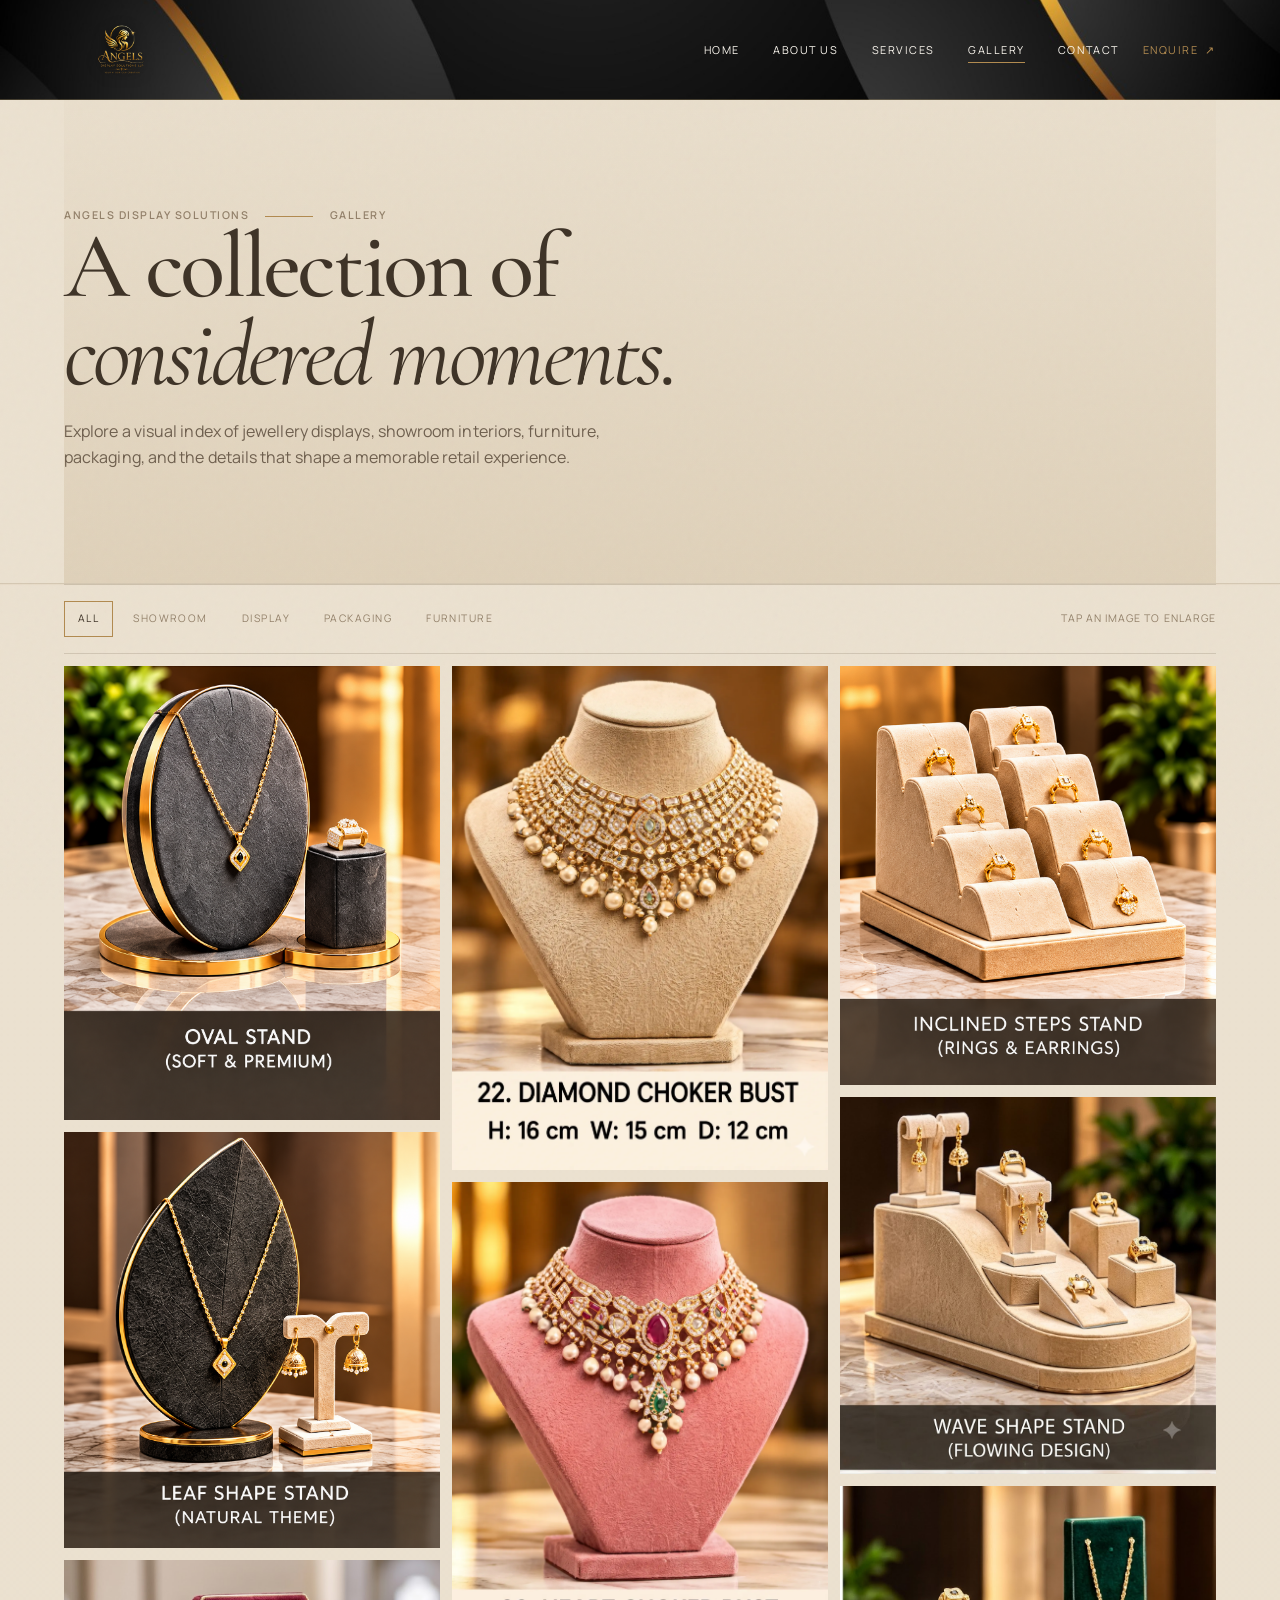
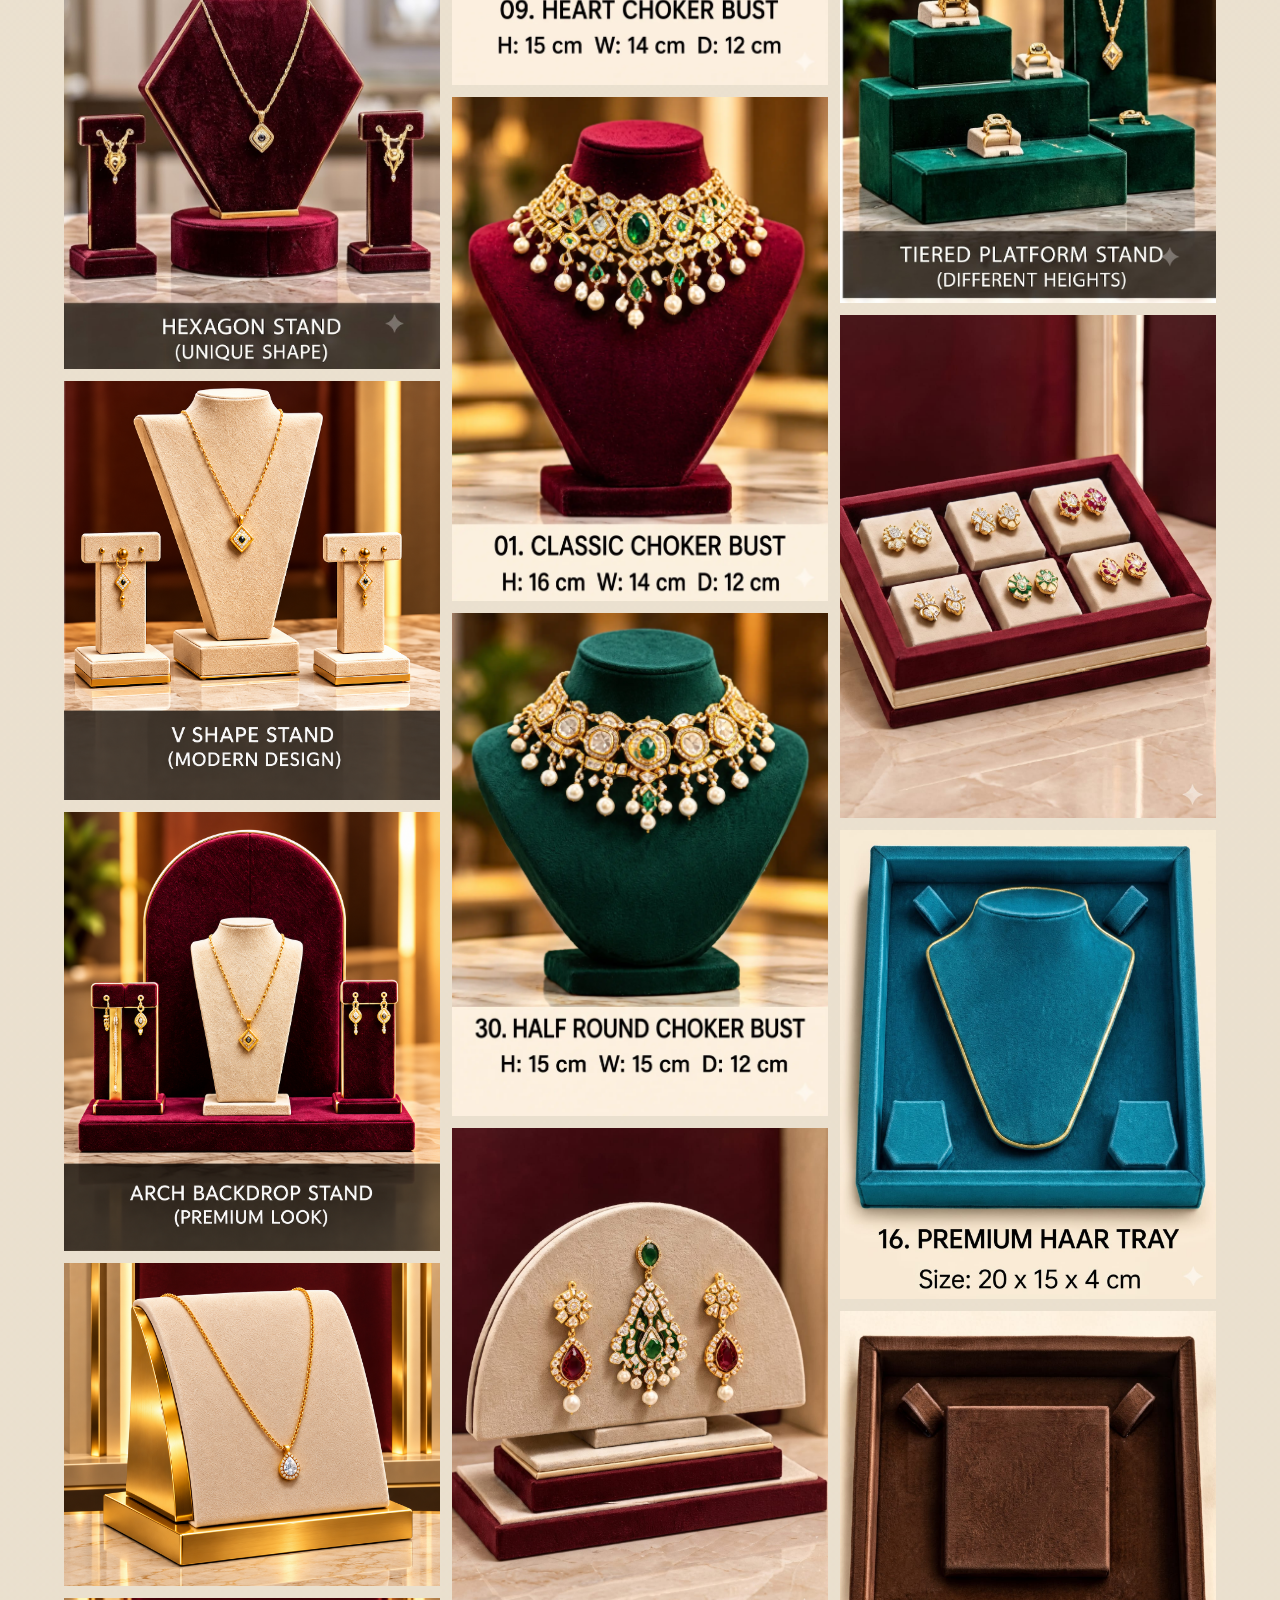
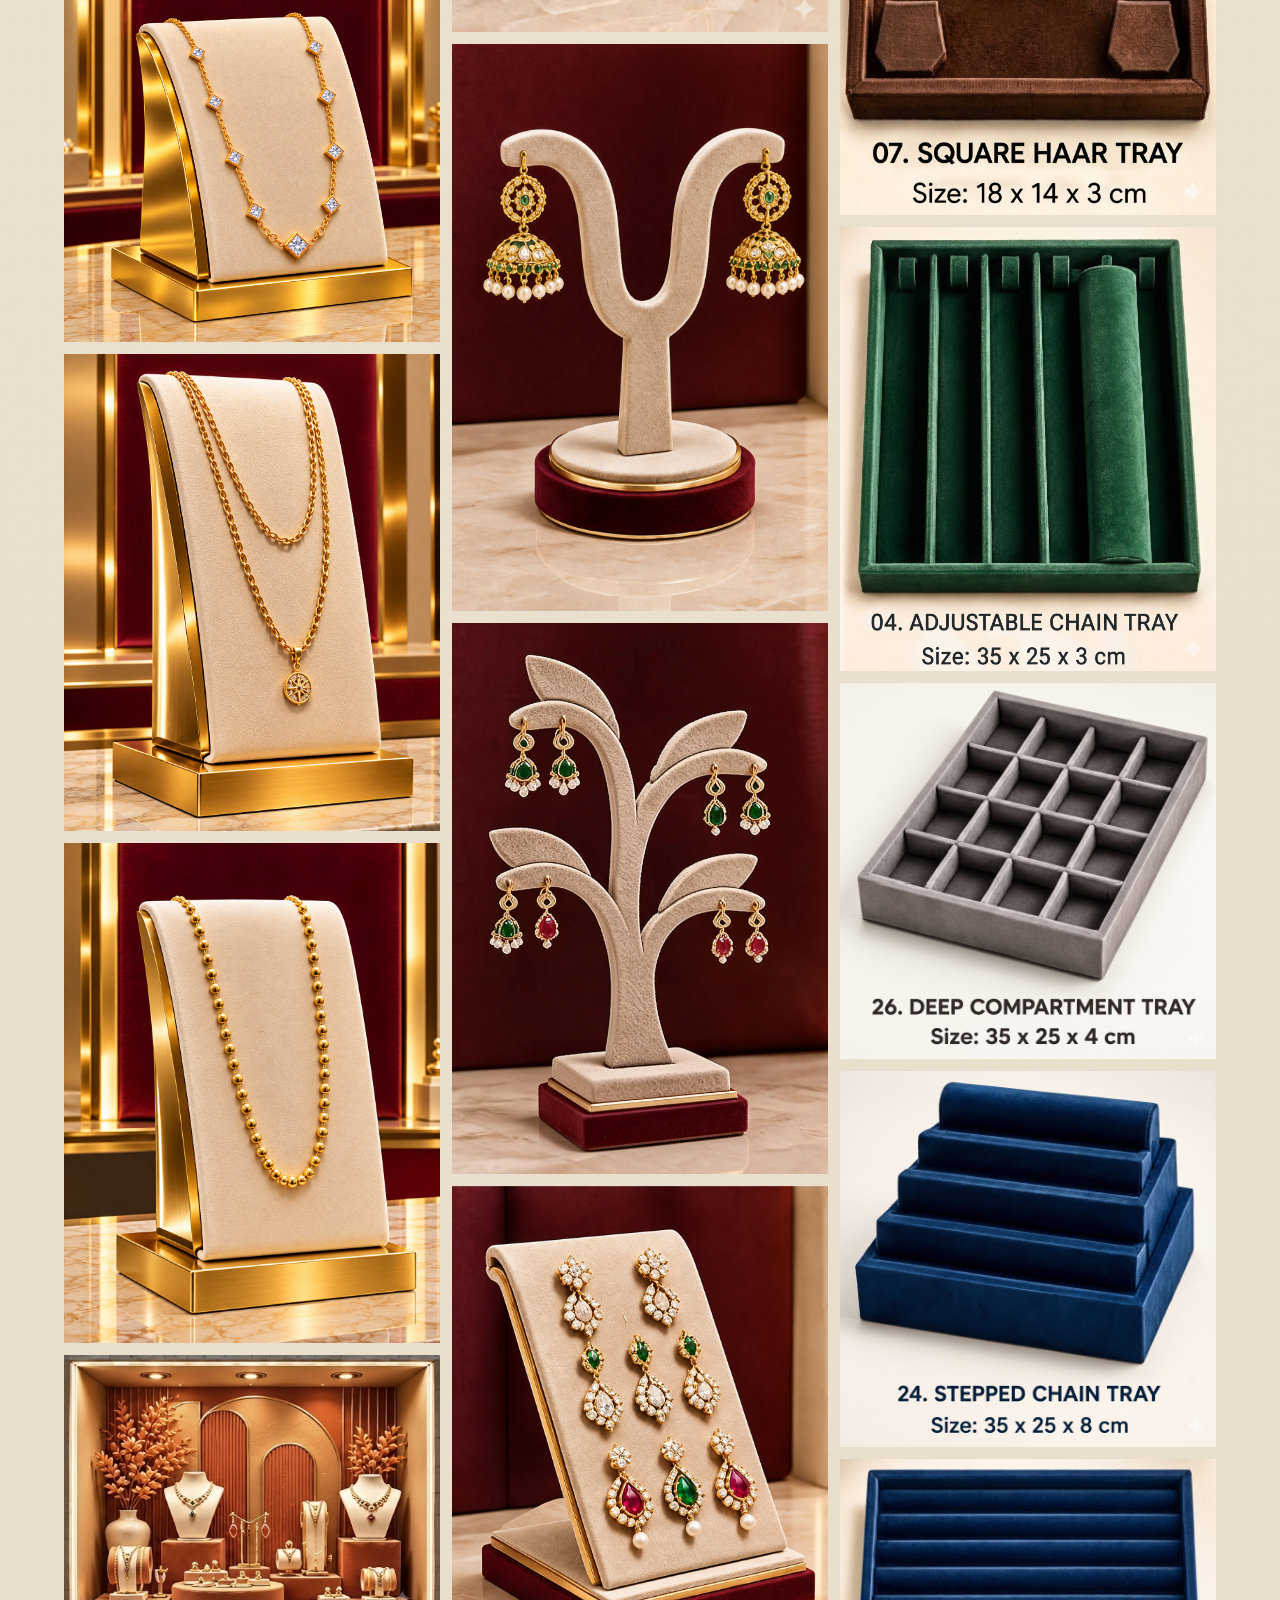
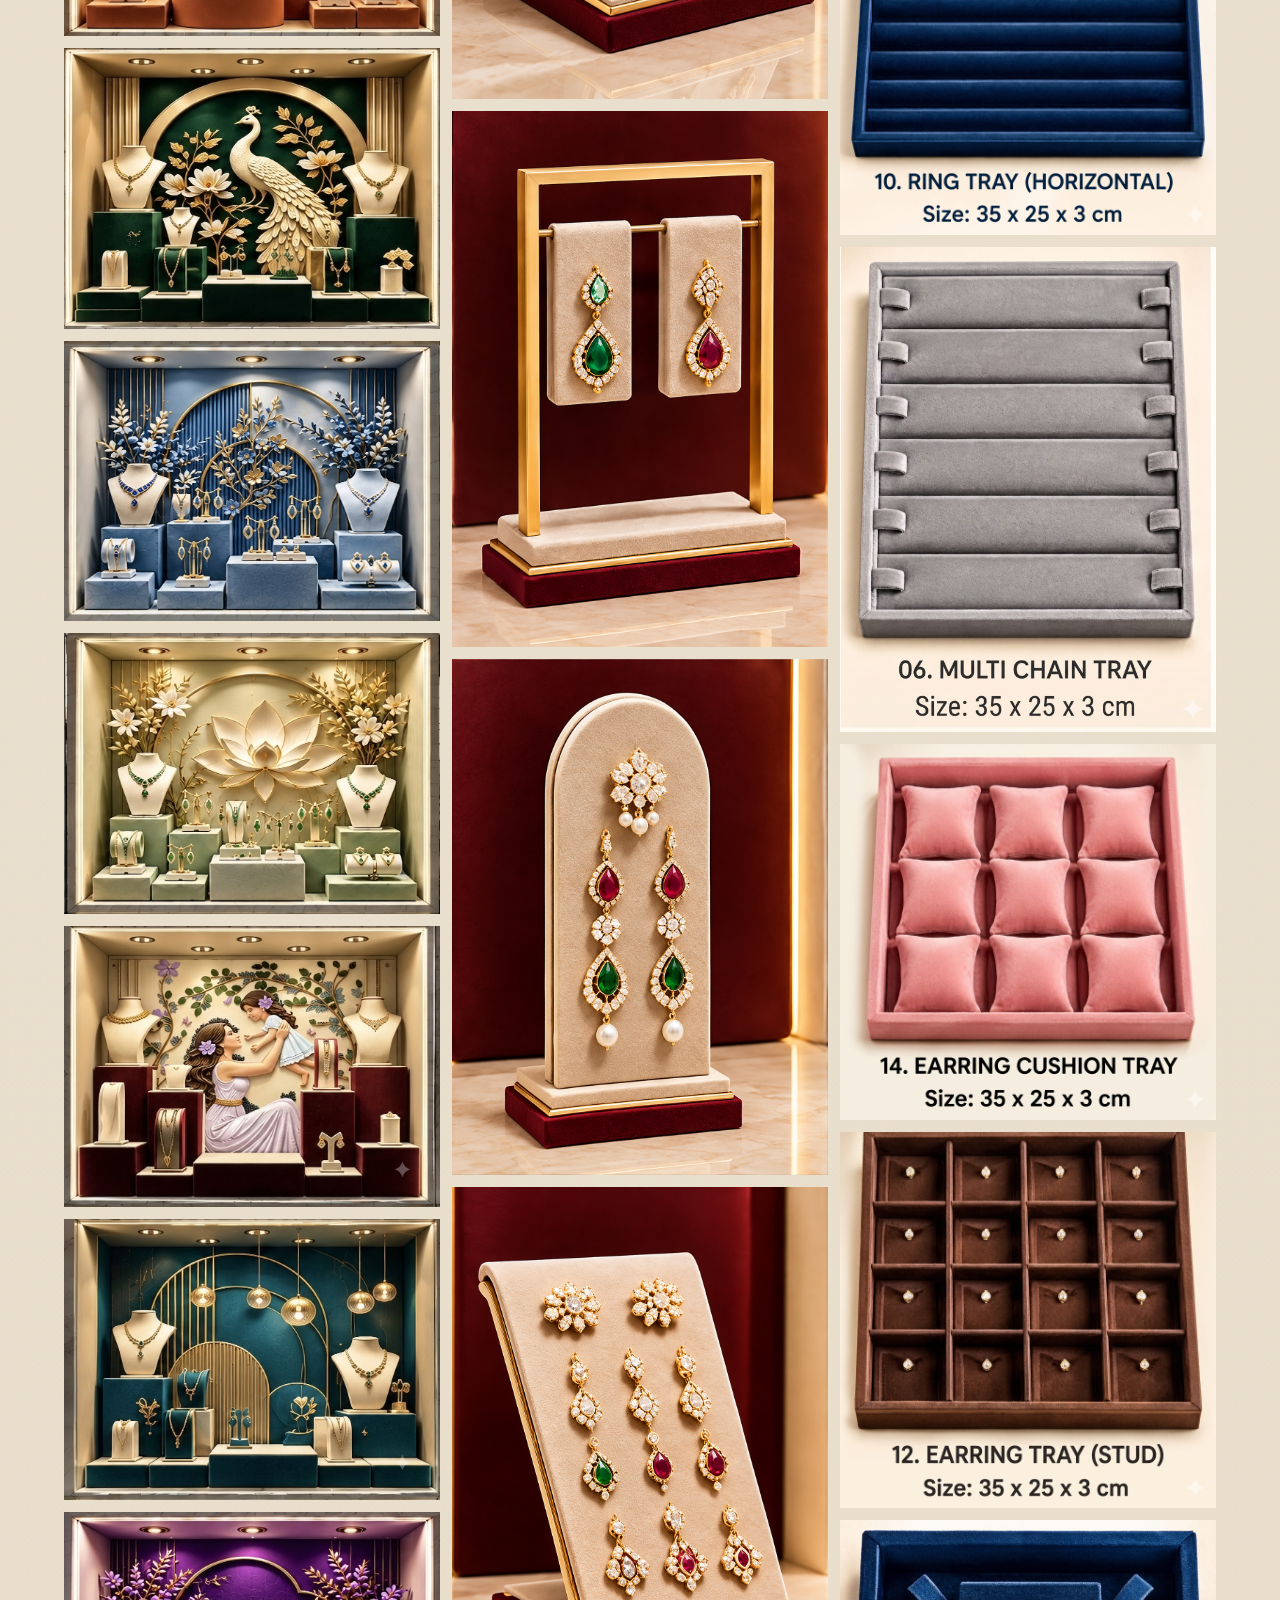
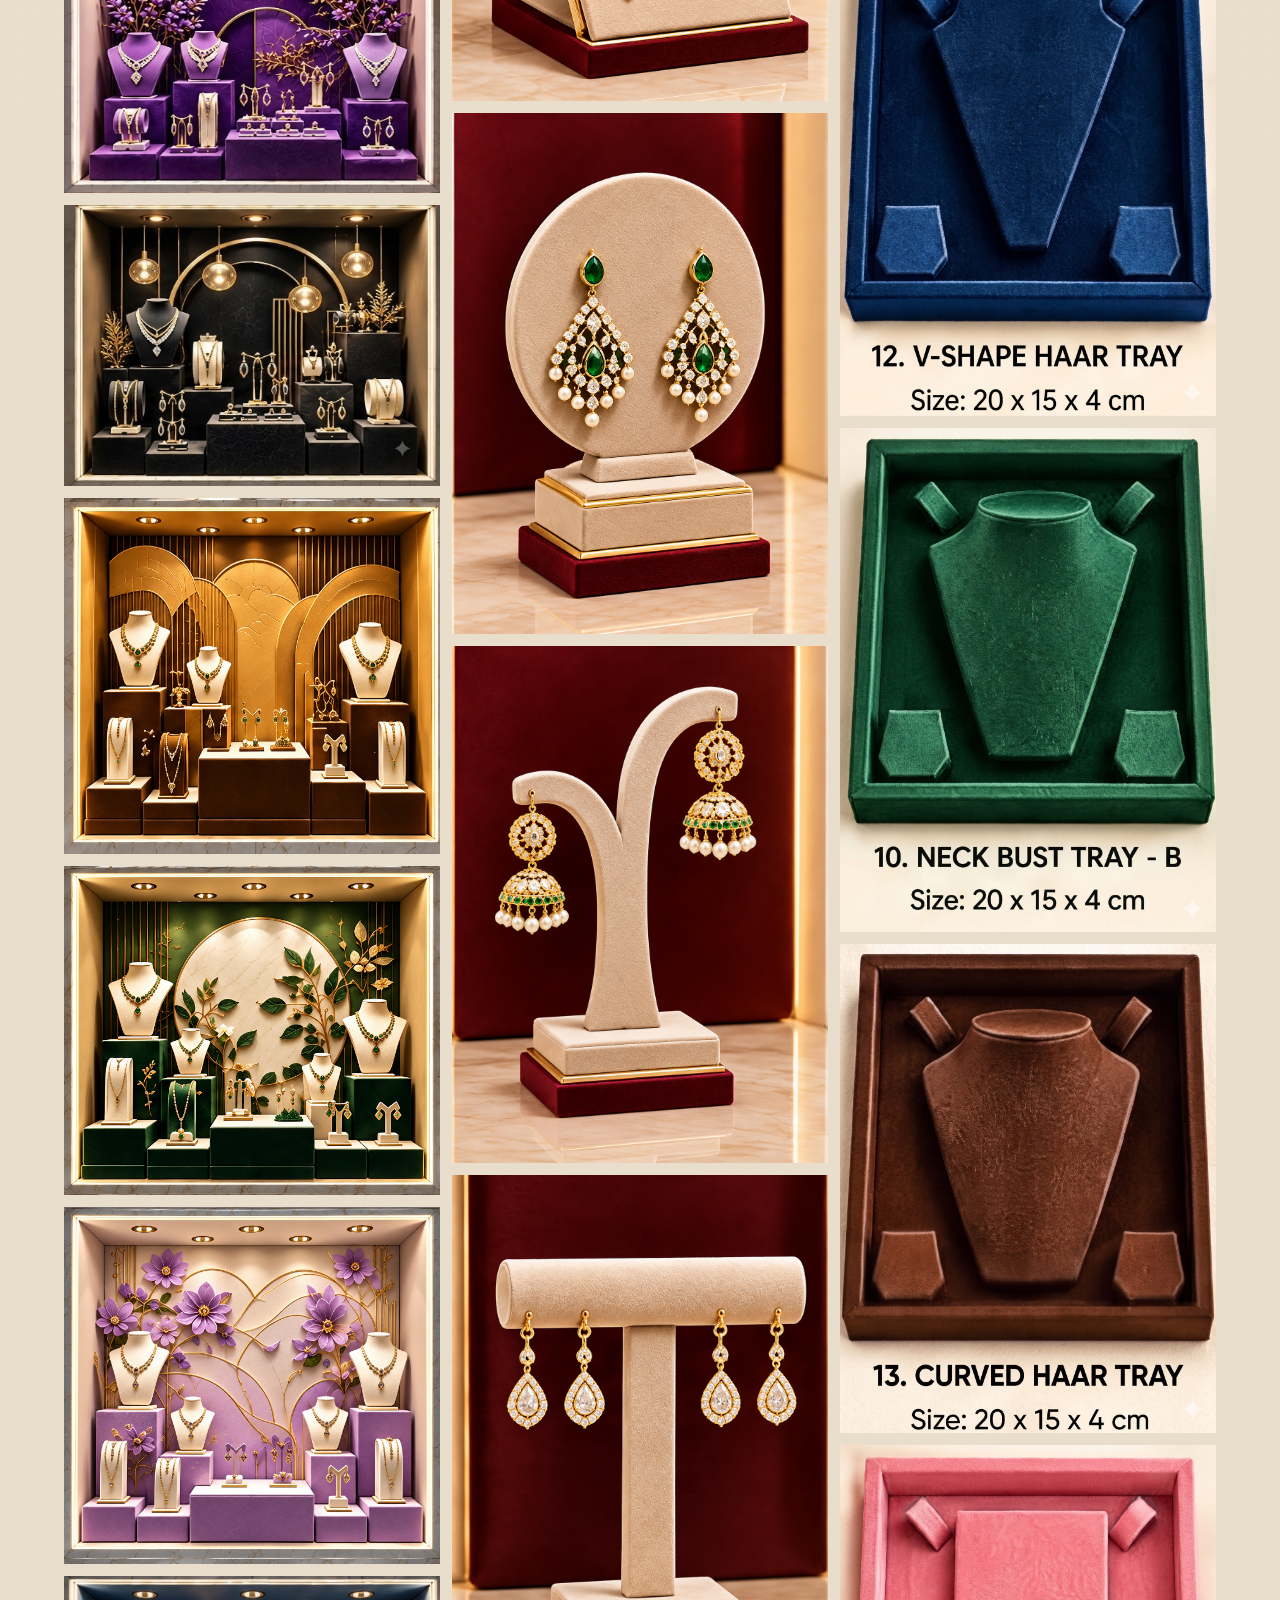
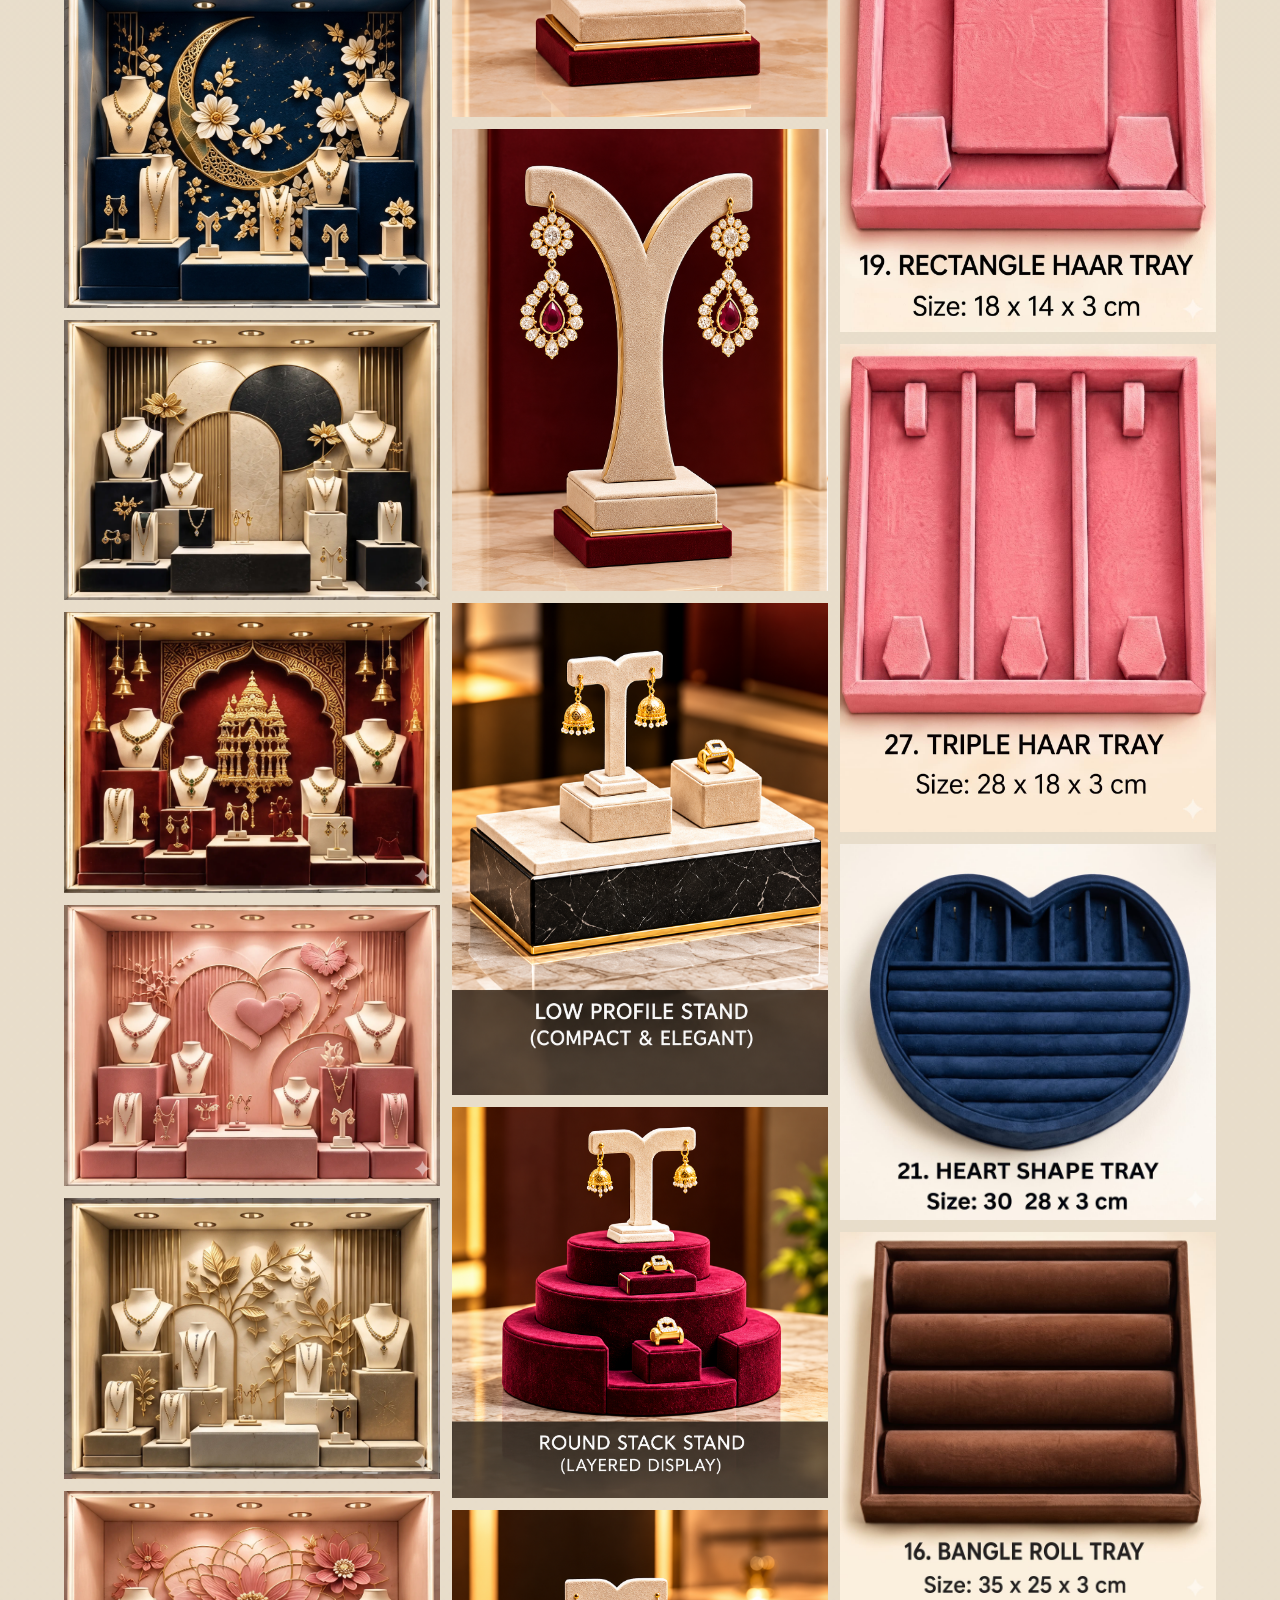
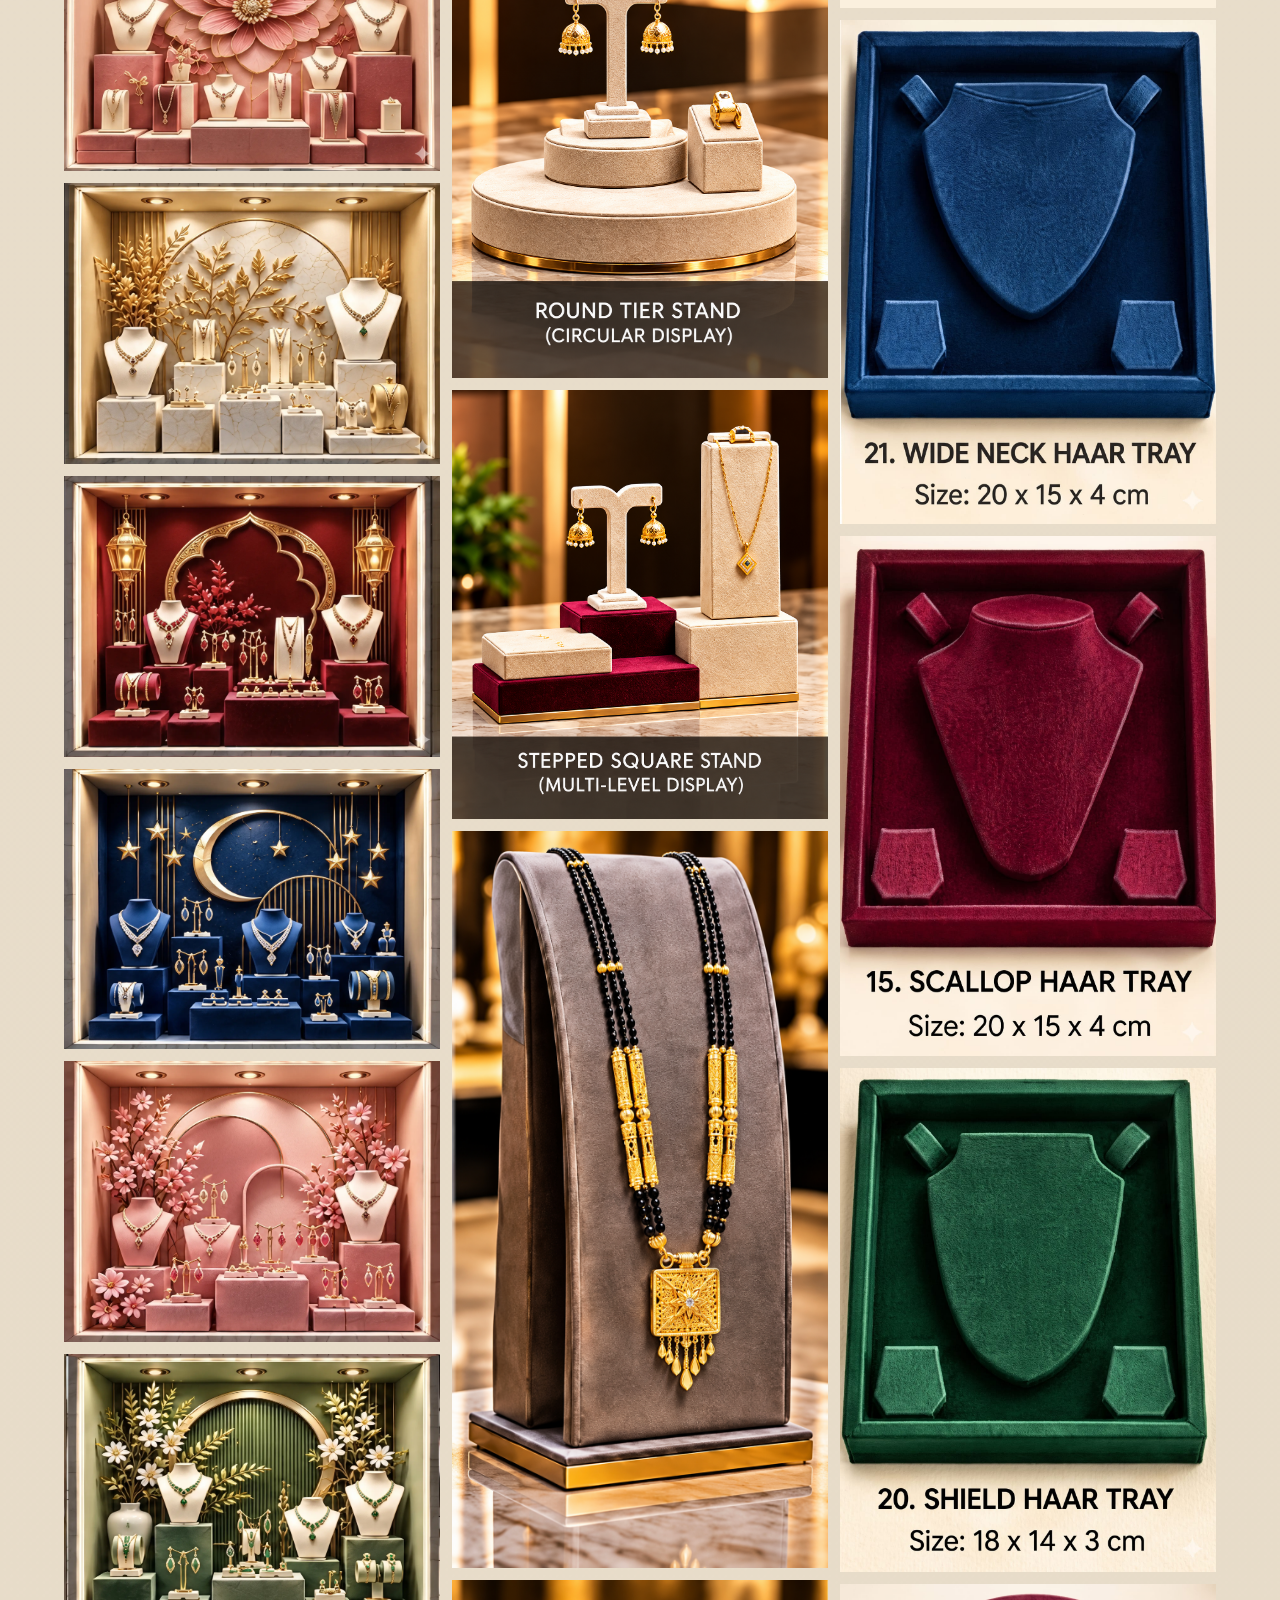
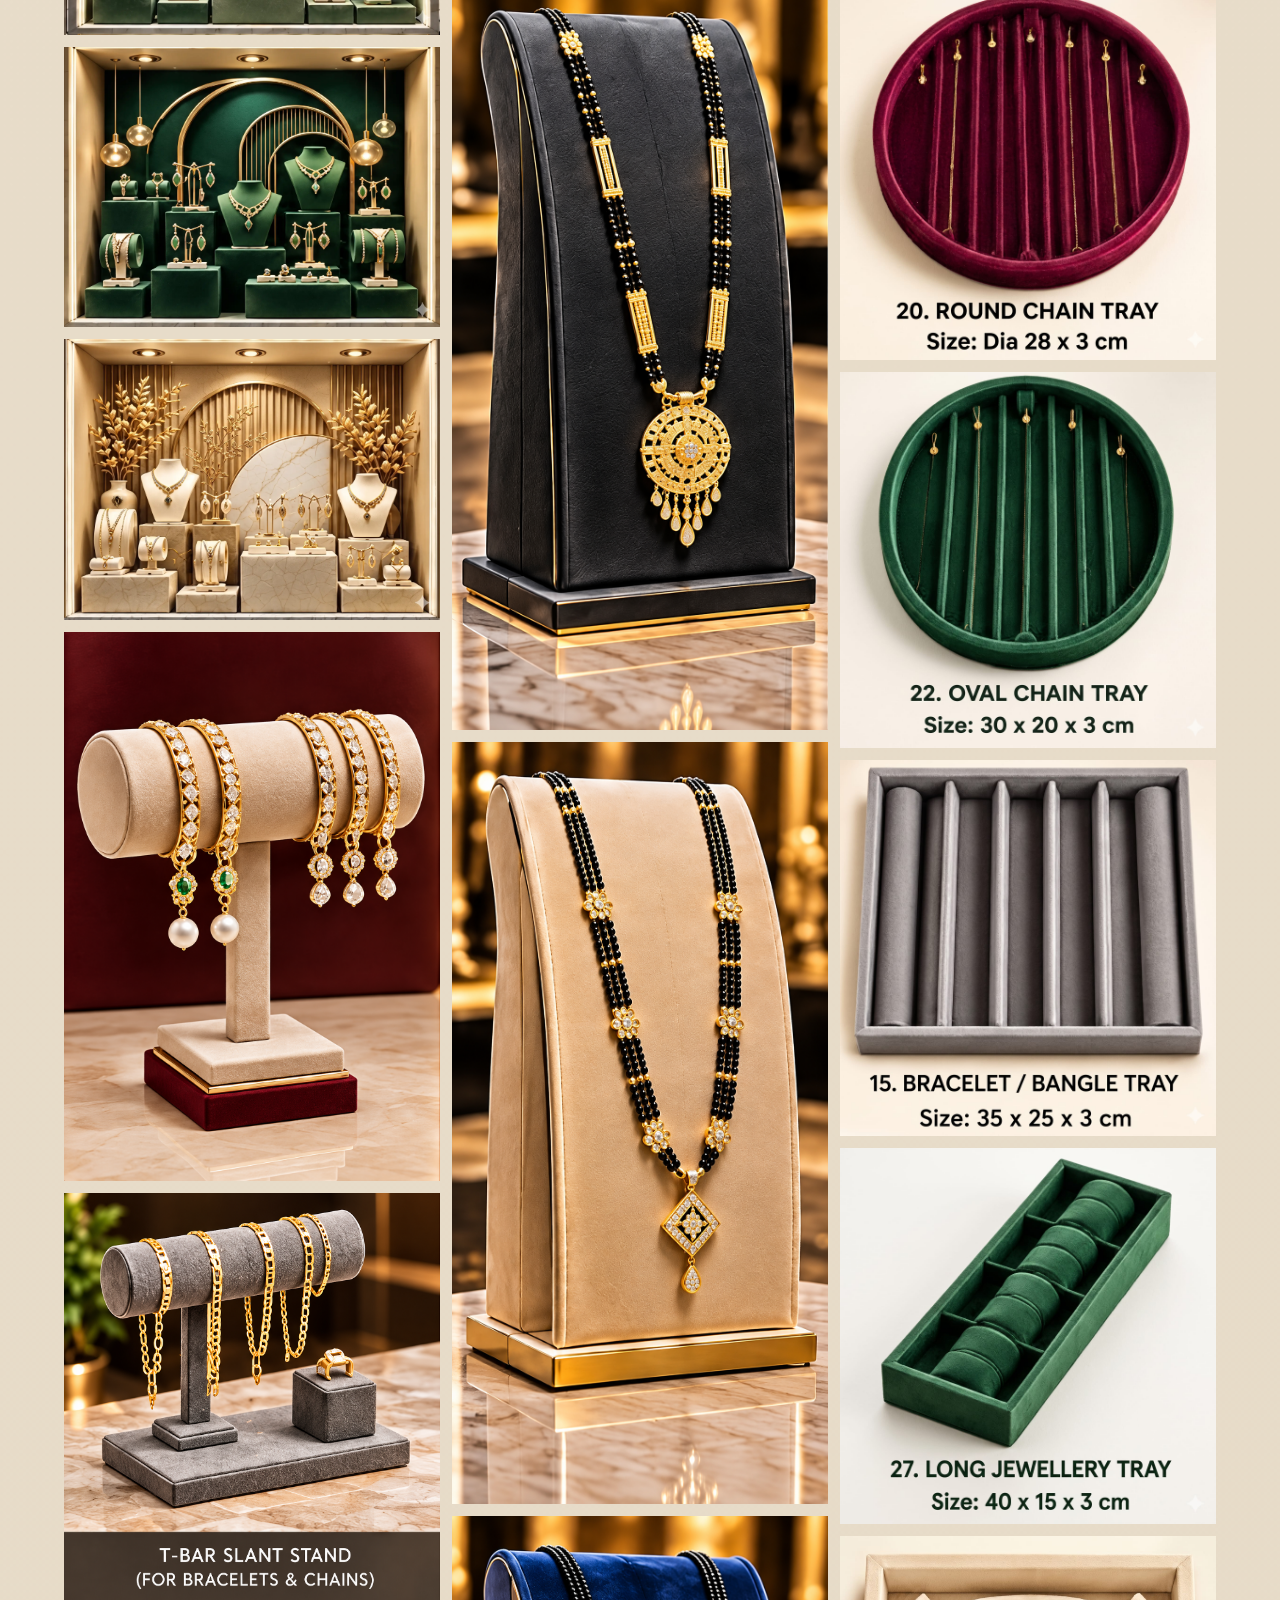
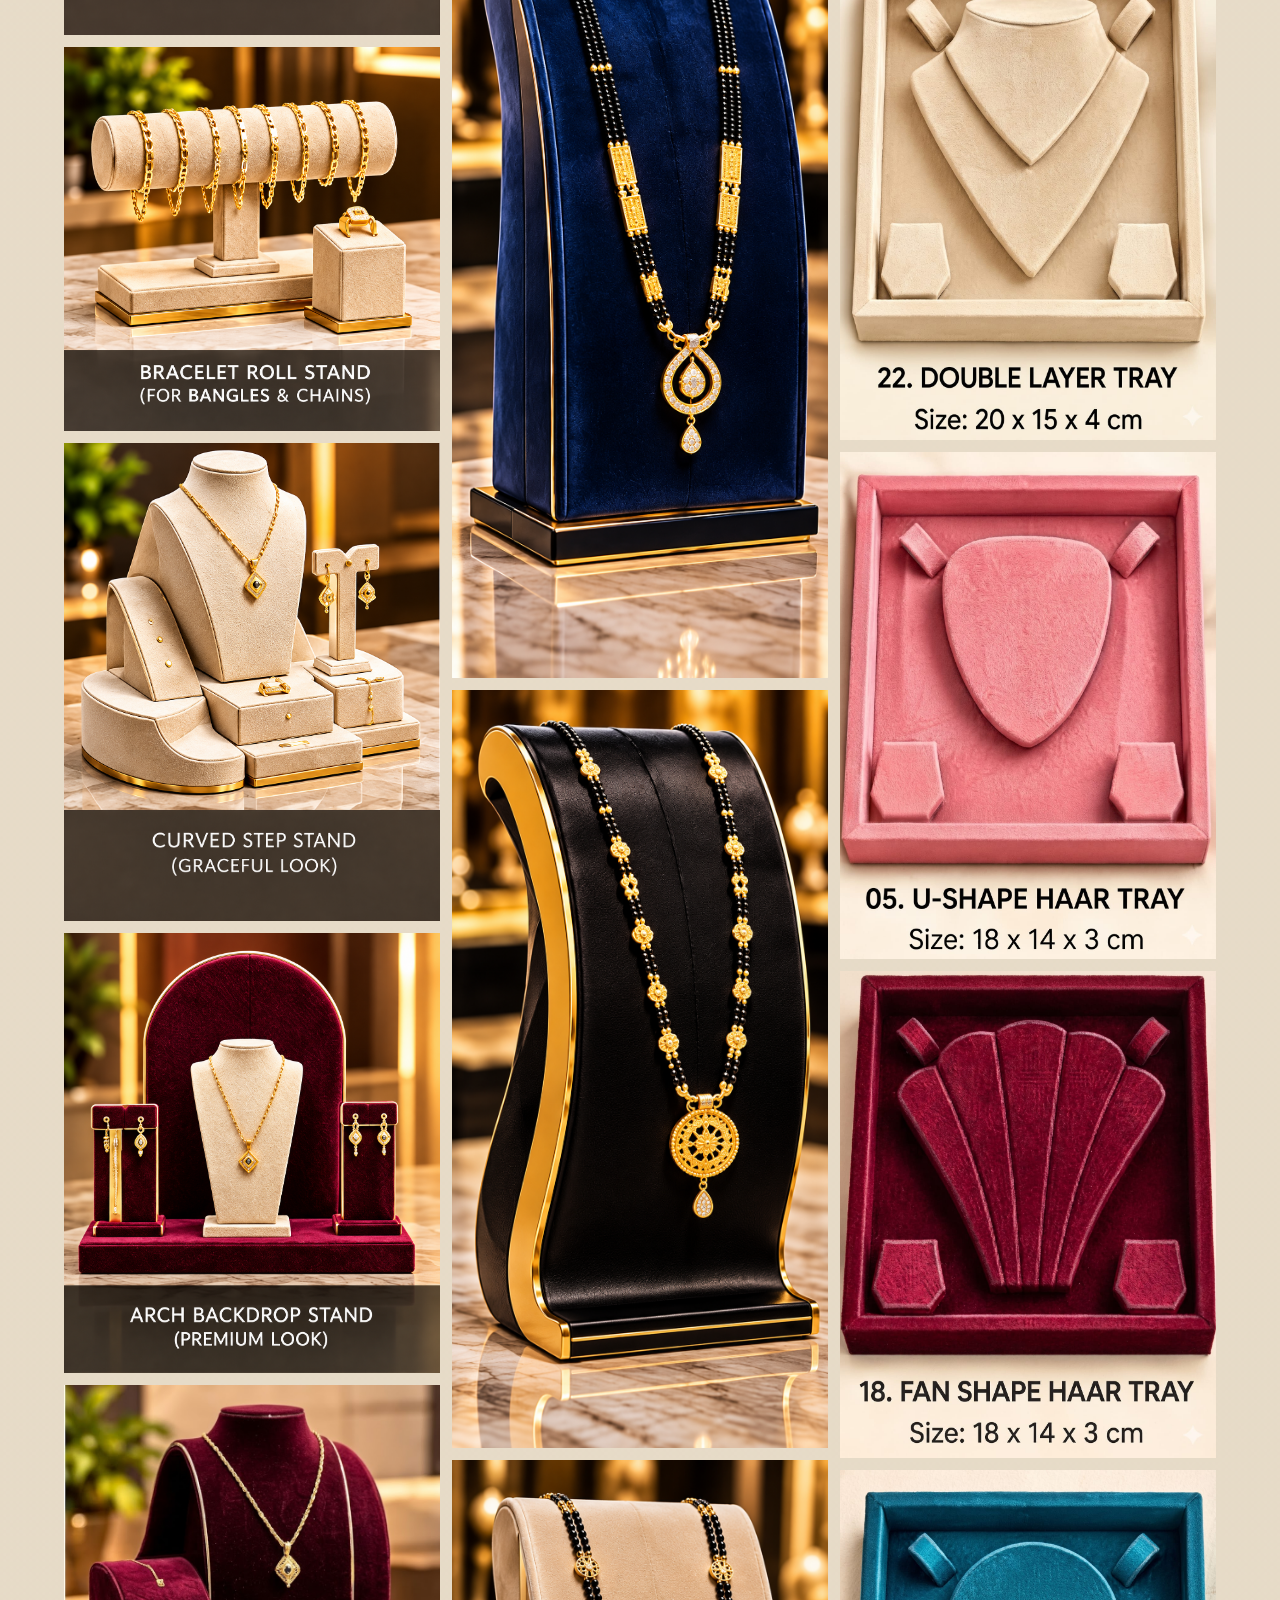
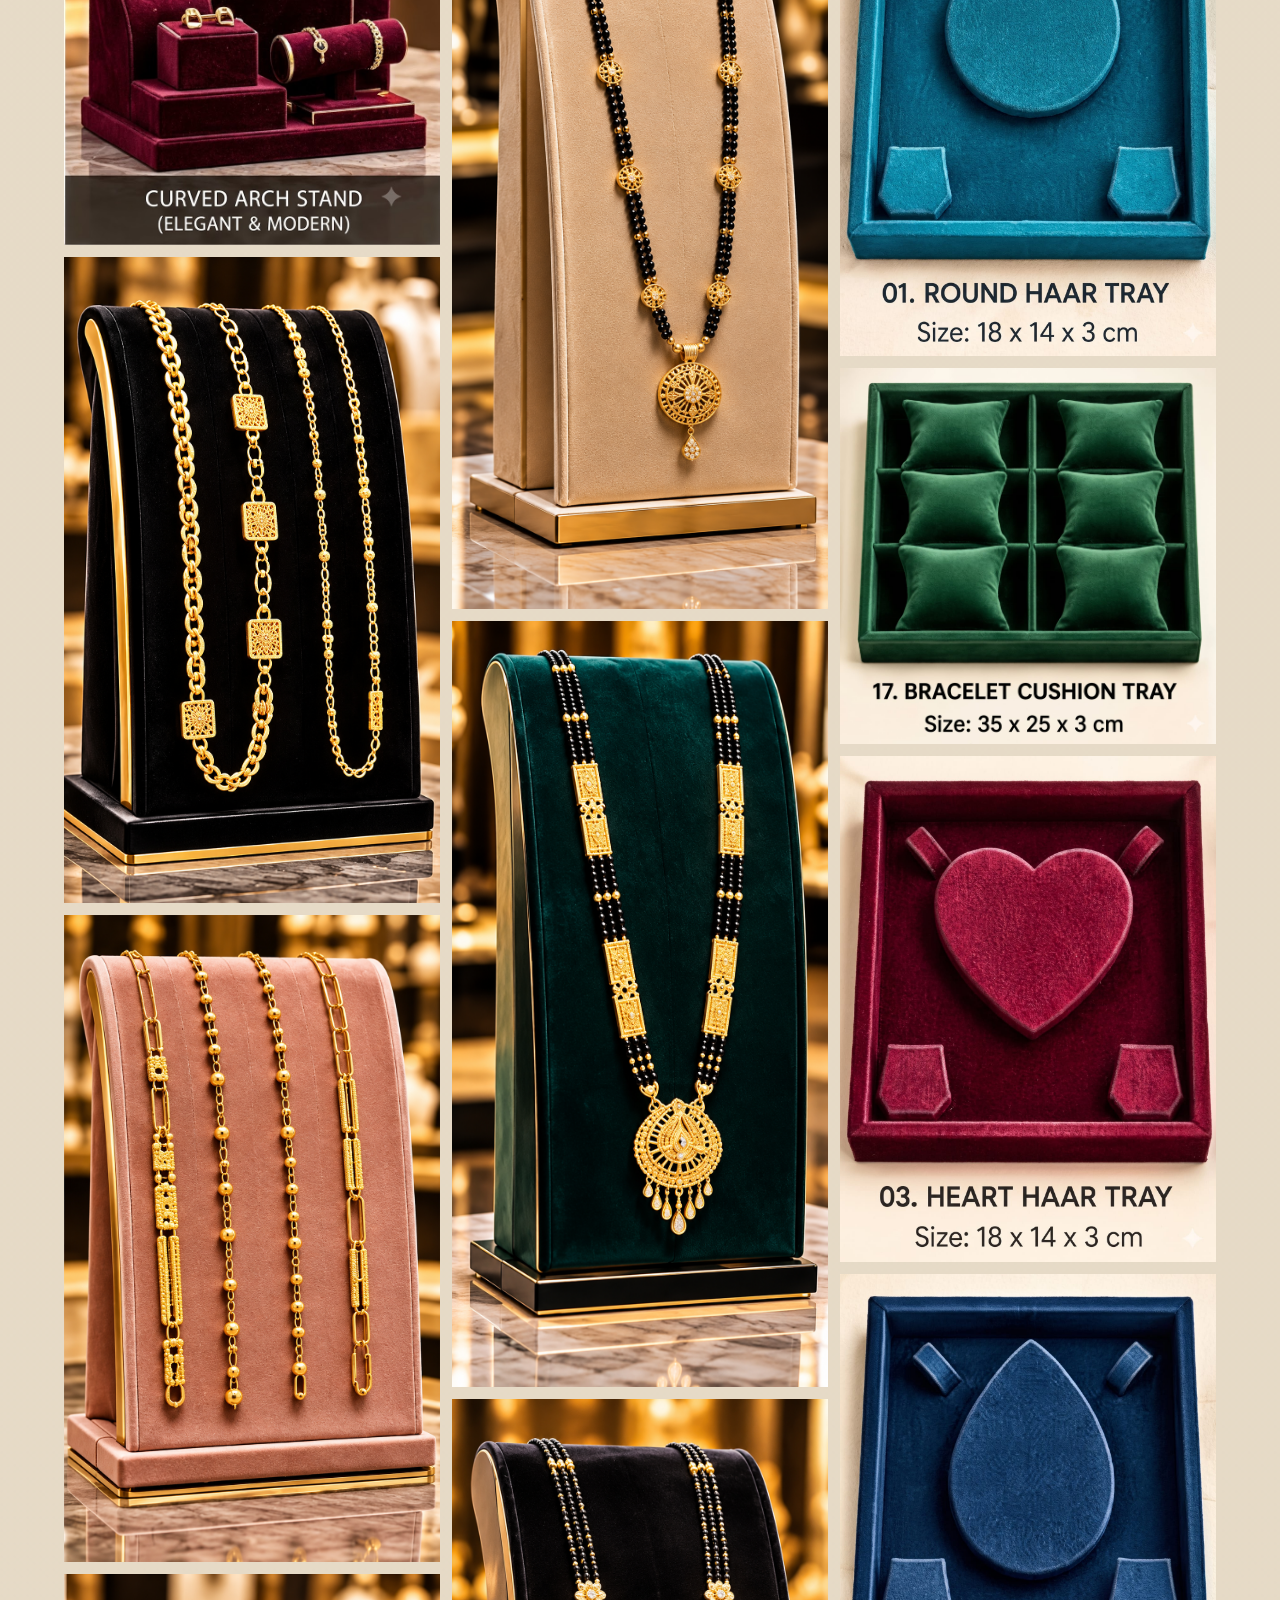
==== gallery.html @ 5e9b1773 "Initial commit - Angels Displays Solutions" ====
<!doctype html>
<html lang="en">
  <head>
    <meta charset="UTF-8" />
    <meta name="viewport" content="width=device-width, initial-scale=1.0" />
    <meta name="description" content="Explore temporary gallery work and sample display products from Angels Display Solutions." />
    <title>Gallery & Shop | Angels Display Solutions</title>
    <link rel="preconnect" href="https://fonts.googleapis.com" />
    <link rel="preconnect" href="https://fonts.gstatic.com" crossorigin />
    <link href="https://fonts.googleapis.com/css2?family=Cormorant+Garamond:wght@400;500;600;700&family=Manrope:wght@400;500;600;700&display=swap" rel="stylesheet" />
    <link rel="stylesheet" href="/src/styles.css" />
  </head>
  <body data-page="gallery">
    <a class="skip-link" href="#main-content">Skip to content</a>
    <header class="site-header site-header-solid" data-header>
      <a class="brand" href="/" aria-label="Angels Display Solutions home"><span class="brand-mark"><img src="/assets/angels-logo-transparent.png" alt="Angels Display Solutions LLP logo" /></span></a>
      <nav class="site-nav" aria-label="Primary navigation" data-nav><a href="/">Home</a><a href="/#about">About Us</a><a href="/#services">Services</a><a href="/gallery.html" aria-current="page">Gallery</a><a href="/#contact">Contact</a></nav>
      <div class="header-actions"><a class="header-shop" href="mailto:angelsdisplayll@gmail.com?subject=Display%20solutions%20enquiry">Enquire <span>↗</span></a><button class="menu-toggle" type="button" aria-controls="primary-navigation" aria-expanded="false" data-menu-toggle><span></span><span></span><span></span><b class="sr-only">Open menu</b></button></div>
    </header>
    <main id="main-content">
      <section class="page-hero section-shell"><p class="eyebrow">ANGELS DISPLAY SOLUTIONS <span class="eyebrow-rule"></span> GALLERY</p><h1>A collection of<br /><em>considered moments.</em></h1><p class="page-hero-copy">Explore a visual index of jewellery displays, showroom interiors, furniture, packaging, and the details that shape a memorable retail experience.</p></section>
      <section class="gallery-page section-pad"><div class="section-shell"><div class="filter-row"><div class="filter-buttons" data-gallery-filters aria-label="Filter gallery"></div><span class="filter-note" data-gallery-filter-note>Tap an image to enlarge</span></div><div class="display-type-shelf" data-display-types hidden aria-label="Display types"></div><div class="furniture-type-shelf" data-furniture-types hidden aria-label="Furniture types"></div><div class="gallery-masonry" data-gallery-grid></div></div></section>
      <section class="shop section-pad" id="shop"><div class="section-shell"><div class="section-heading heading-split"><div><p class="eyebrow">DISPLAY COLLECTION / ENQUIRE</p><h2>Objects for the<br /><em>retail stage.</em></h2></div><p class="heading-note"></p></div><div class="shop-toolbar"><label class="search-field"><span class="sr-only">Search products</span><input type="search" placeholder="Search the collection" data-product-search /><span>⌕</span></label><div class="product-filters" data-product-filters></div></div><div class="product-grid" data-product-grid></div></div></section>
    </main>
      <footer class="site-footer"><div class="section-shell footer-top"><div class="footer-brand"><img src="/assets/angels-logo-transparent.png" alt="Angels Display Solutions LLP logo" /><p>Your vision. Our creation.</p></div><div class="footer-contact"><p class="eyebrow">CONTACT</p><strong data-footer-director></strong><a data-contact-email href="mailto:angelsdisplayll@gmail.com">angelsdisplayll@gmail.com</a><a data-contact-phone-link href="https://wa.me/917799881118">+91 7799881118</a><span data-footer-address></span></div><div class="footer-social"><p class="eyebrow">FIND THE STUDIO</p><a data-contact-whatsapp href="https://wa.me/917799881118">WhatsApp +91 7799881118</a><a data-contact-email href="mailto:angelsdisplayll@gmail.com">Email ↗</a><a data-contact-instagram href="https://www.instagram.com/angelsdisplaysolutions.llp?xtok=dWNxeGZkNWx1aXdy" target="_blank" rel="noreferrer">Instagram ↗</a></div></div><div class="section-shell footer-bottom"><span>© 2026 Angels Display Solutions LLP</span><span>Jewellery display solutions, showroom design, and packaging.</span><a href="#main-content">Back to top ↑</a></div></footer>
    <div class="lightbox" data-lightbox aria-hidden="true"><div class="lightbox-backdrop" data-lightbox-close></div><div class="lightbox-dialog" role="dialog" aria-modal="true" aria-labelledby="lightbox-title"><button class="lightbox-close" type="button" data-lightbox-close aria-label="Close image viewer">×</button><button class="lightbox-arrow lightbox-prev" type="button" data-lightbox-prev aria-label="Previous image">←</button><figure><img data-lightbox-image alt="" /><figcaption><p class="eyebrow" data-lightbox-category></p><h2 id="lightbox-title" data-lightbox-title></h2><p data-lightbox-caption></p><div class="lightbox-contact" aria-label="Contact about this image"><a class="button button-dark" data-lightbox-email>Email <span>↗</span></a><a class="button button-outline-dark" data-lightbox-whatsapp target="_blank" rel="noreferrer">WhatsApp <span>↗</span></a></div></figcaption></figure><button class="lightbox-arrow lightbox-next" type="button" data-lightbox-next aria-label="Next image">→</button></div></div>
    <div class="cart-drawer" data-cart-drawer aria-hidden="true"><div class="cart-backdrop" data-cart-close></div><aside class="cart-panel" role="dialog" aria-modal="true" aria-labelledby="cart-title"><div class="cart-panel-head"><div><p class="eyebrow">YOUR SELECTION</p><h2 id="cart-title">Display cart</h2></div><button class="icon-button" type="button" data-cart-close aria-label="Close cart">×</button></div><div class="cart-items" data-cart-items></div><div class="cart-total"><span>Subtotal</span><strong data-cart-total>₹0</strong></div><button class="button button-dark cart-checkout" type="button" data-checkout>Checkout prototype <span>↗</span></button><p class="checkout-note">Sample browsing only. Payment, shipping, taxes, and order handling are not connected.</p></aside></div>
    <script type="module" src="/src/app.js"></script>
  </body>
</html>
---- src/styles.css ----
:root {
  --paper: #efe8da;
  --paper-deep: #e3d8c6;
  --milk: #fbfaf7;
  --ink: #1e1b18;
  --ink-soft: #5d554c;
  --ink-muted: #84796d;
  --black: #121212;
  --black-soft: #201e1b;
  --gold: #c8a451;
  --gold-light: #e4c98a;
  --line: rgba(30, 27, 24, .16);
  --line-dark: rgba(255, 255, 255, .18);
  --serif: 'Cormorant Garamond', Georgia, serif;
  --sans: 'Inter', Arial, sans-serif;
  --ease: cubic-bezier(.22, .61, .36, 1);
  --shadow: 0 26px 70px rgba(37, 28, 18, .14);
  --gutter: clamp(1.25rem, 5vw, 5.8rem);
  --section-y: clamp(5.5rem, 11vw, 10rem);
}

* { box-sizing: border-box; }
html { scroll-behavior: smooth; }
body { margin: 0; color: var(--ink); background: var(--paper); font-family: var(--sans); line-height: 1.6; overflow-x: hidden; }
body::before { content: ''; position: fixed; inset: 0; z-index: 20; pointer-events: none; opacity: .045; background-image: url("data:image/svg+xml,%3Csvg viewBox='0 0 180 180' xmlns='http://www.w3.org/2000/svg'%3E%3Cfilter id='n'%3E%3CfeTurbulence type='fractalNoise' baseFrequency='.82' numOctaves='3' stitchTiles='stitch'/%3E%3C/filter%3E%3Crect width='100%25' height='100%25' filter='url(%23n)' opacity='.6'/%3E%3C/svg%3E"); mix-blend-mode: multiply; }
body.no-scroll { overflow: hidden; }
a { color: inherit; text-decoration: none; }
button, input, textarea { font: inherit; }
button { cursor: pointer; }
img { max-width: 100%; display: block; }
::selection { background: var(--gold); color: var(--black); }
:focus-visible { outline: 2px solid var(--gold); outline-offset: 4px; }
.sr-only { position: absolute; width: 1px; height: 1px; padding: 0; margin: -1px; overflow: hidden; clip: rect(0,0,0,0); white-space: nowrap; border: 0; }
.skip-link { position: fixed; z-index: 100; top: 1rem; left: 1rem; padding: .7rem 1rem; color: var(--milk); background: var(--black); transform: translateY(-150%); transition: transform .2s var(--ease); }
.skip-link:focus { transform: translateY(0); }
.section-shell { width: min(100% - (var(--gutter) * 2), 1440px); margin-inline: auto; }
.section-pad { padding-block: var(--section-y); }
.eyebrow { margin: 0; font-size: .67rem; letter-spacing: .2em; line-height: 1.4; text-transform: uppercase; font-weight: 600; color: var(--ink-muted); }
.eyebrow-rule { display: inline-block; width: 3rem; height: 1px; margin-inline: .8rem; vertical-align: middle; background: var(--gold); }
h1, h2, h3, p { margin-top: 0; }
h1, h2, h3 { font-family: var(--serif); font-weight: 500; letter-spacing: -.035em; line-height: .94; }
h1 { font-size: clamp(3.7rem, 7.3vw, 8.6rem); max-width: 1000px; margin-bottom: 1.5rem; }
h2 { font-size: clamp(3rem, 5.4vw, 6.2rem); margin: .7rem 0 1.4rem; }
h3 { font-size: clamp(1.7rem, 3vw, 2.7rem); }
em { font-style: italic; font-weight: 400; }
.section-subcopy, .heading-note { max-width: 28rem; color: var(--ink-soft); }
.text-link { display: inline-flex; align-items: center; gap: .65rem; align-self: flex-end; padding-bottom: .45rem; border-bottom: 1px solid var(--gold); font-size: .74rem; letter-spacing: .12em; text-transform: uppercase; transition: gap .25s var(--ease), color .25s var(--ease); }
.text-link:hover { gap: 1rem; color: #846825; }
.button { display: inline-flex; justify-content: space-between; align-items: center; gap: 1.5rem; min-width: 12.5rem; padding: .95rem 1.2rem; border: 1px solid transparent; font-size: .72rem; letter-spacing: .12em; text-transform: uppercase; transition: transform .3s var(--ease), background .3s var(--ease), color .3s var(--ease), border-color .3s var(--ease); }
.button span { font-size: 1.1rem; line-height: .5; }
.button:hover { transform: translateY(-3px); }
.button-light { color: var(--black); background: var(--gold-light); }
.button-light:hover { background: var(--milk); }
.button-outline-light { color: var(--milk); border-color: rgba(255,255,255,.5); }
.button-outline-light:hover { color: var(--black); background: var(--milk); border-color: var(--milk); }
.button-dark { color: var(--milk); background: var(--black); }
.button-dark:hover { background: #423a31; }
.icon-button { display: grid; place-items: center; width: 2.5rem; height: 2.5rem; padding: 0; border: 1px solid var(--line); color: var(--ink); background: transparent; font-size: 1.25rem; transition: background .25s ease, color .25s ease; }
.icon-button:hover, .icon-button:focus-visible { color: var(--milk); background: var(--black); }

/* Header */
.site-header { position: fixed; z-index: 30; top: 0; left: 0; width: 100%; display: flex; align-items: center; justify-content: space-between; gap: 1.5rem; padding: 1.15rem var(--gutter); color: var(--milk); background: #101010 url('/assets/bgpci.jpeg') center / cover no-repeat; transition: background .45s var(--ease), padding .45s var(--ease), color .45s var(--ease); }
.site-header.scrolled, .site-header.site-header-solid { color: var(--milk); background: #101010 url('/assets/bgpci.jpeg') center / cover no-repeat; backdrop-filter: blur(14px); }
.site-header.scrolled { padding-block: .7rem; }
.brand { display: flex; align-items: center; gap: .7rem; min-width: 14rem; }
.brand-mark { display: block; width: 4.1rem; height: 2.65rem; overflow: hidden; border: 1px solid rgba(200,164,81,.55); background: var(--black); }
.brand-mark img { width: 100%; height: 100%; object-fit: cover; object-position: center 52%; filter: saturate(.9); }
.brand-name { display: grid; font-family: var(--serif); font-size: 1.45rem; letter-spacing: .03em; line-height: .75; }
.brand-name small { margin-top: .35rem; color: var(--gold-light); font-family: var(--sans); font-size: .46rem; letter-spacing: .17em; line-height: 1; text-transform: uppercase; }
.site-nav { display: flex; align-items: center; gap: clamp(1rem, 2.6vw, 2.8rem); margin-left: auto; }
.site-nav a, .header-shop { position: relative; padding-block: .3rem; color: inherit; font-size: .68rem; letter-spacing: .16em; text-transform: uppercase; }
.site-nav a::after { position: absolute; left: 0; right: 100%; bottom: 0; height: 1px; content: ''; background: var(--gold); transition: right .3s var(--ease); }
.site-nav a:hover::after, .site-nav a[aria-current='page']::after { right: 0; }
.header-actions { display: flex; align-items: center; gap: 1.1rem; }
.header-shop { display: inline-flex; gap: .45rem; align-items: center; color: var(--gold-light); }
.cart-count { display: inline-grid; place-items: center; min-width: 1.15rem; height: 1.15rem; border-radius: 50%; color: var(--black); background: var(--gold); font-size: .58rem; letter-spacing: 0; }
.menu-toggle { display: none; width: 2.4rem; height: 2.4rem; padding: .55rem; border: 1px solid rgba(255,255,255,.35); background: transparent; }
.menu-toggle span { display: block; height: 1px; margin: .27rem 0; background: currentColor; transition: transform .25s ease, opacity .25s ease; }
.menu-toggle[aria-expanded='true'] span:nth-child(1) { transform: translateY(5px) rotate(45deg); }.menu-toggle[aria-expanded='true'] span:nth-child(2) { opacity: 0; }.menu-toggle[aria-expanded='true'] span:nth-child(3) { transform: translateY(-5px) rotate(-45deg); }

/* Hero */
.hero { position: relative; min-height: 100vh; padding: 10.5rem 0 4rem; color: var(--milk); background: var(--black); overflow: hidden; }
.hero::before { position: absolute; inset: 0; content: ''; background: radial-gradient(circle at 78% 20%, rgba(200,164,81,.17), transparent 30%), linear-gradient(115deg, rgba(18,18,18,.98) 17%, rgba(18,18,18,.4) 58%, rgba(18,18,18,.85)); pointer-events: none; z-index: 1; }
.hero::after { position: absolute; inset: 0; content: ''; opacity: .2; background: linear-gradient(100deg, transparent 0 55%, rgba(200,164,81,.36) 55.1%, transparent 55.5%); pointer-events: none; }
.hero-intro, .hero-carousel, .hero-actions, .hero-scroll-note { position: relative; z-index: 2; }
.hero-intro { min-height: 25vh; }
.hero .eyebrow { color: var(--gold-light); font-size: clamp(.52rem, .95vw, .95rem); letter-spacing: clamp(.05em, .16vw, .16em); white-space: nowrap; }
.hero h1 { max-width: 780px; margin-top: 1rem; margin-bottom: 1.2rem; }
.hero-copy { max-width: 31rem; margin-bottom: 0; color: rgba(255,255,255,.68); font-size: .92rem; }
.hero-carousel { margin-top: 2rem; }
.hero-stage { position: relative; height: clamp(18rem, 48vw, 39rem); overflow: hidden; background: #2a2723; box-shadow: var(--shadow); }
.hero-slide { position: absolute; inset: 0; opacity: 0; transform: scale(1.08) translateX(2%); transition: opacity .65s var(--ease), transform 1s var(--ease); }
.hero-slide.is-active { opacity: 1; transform: scale(1) translateX(0); }
.hero-slide img { width: 100%; height: 100%; object-fit: cover; }
.hero-slide::after { position: absolute; inset: 0; content: ''; background: linear-gradient(90deg, rgba(0,0,0,.36), transparent 60%), linear-gradient(0deg, rgba(0,0,0,.3), transparent 40%); }
.hero-caption { position: absolute; left: 2rem; bottom: 5.5rem; max-width: 24rem; z-index: 2; color: var(--milk); }
.hero-caption p { margin: 0 0 .35rem; color: var(--gold-light); font-size: .68rem; letter-spacing: .14em; text-transform: uppercase; }
.hero-caption span { font-family: var(--serif); font-size: clamp(1.5rem, 2.5vw, 2.3rem); line-height: 1; }
.carousel-controls { display: flex; align-items: center; gap: 1rem; padding-top: 1rem; }
.carousel-arrows { display: flex; gap: .4rem; }
.hero .icon-button { color: var(--milk); border-color: rgba(255,255,255,.35); }
.carousel-indicators { display: flex; gap: .5rem; align-items: center; margin-inline: auto; }
.carousel-indicator { position: relative; width: 2.6rem; height: 2rem; padding: 0; border: 0; background: transparent; }
.carousel-indicator::after { position: absolute; top: 50%; right: 0; left: 0; height: 2px; content: ''; background: rgba(255,255,255,.35); transform: translateY(-50%); }
.carousel-indicator[aria-current='true']::after { background: var(--gold); }
.carousel-pause { display: inline-flex; align-items: center; gap: .5rem; color: var(--milk); background: transparent; border: 0; font-size: .64rem; letter-spacing: .1em; text-transform: uppercase; }
.pause-icon { color: var(--gold); font-size: .85rem; }
.hero-actions { display: flex; gap: .75rem; margin-top: 1.3rem; }
.hero-scroll-note { position: absolute; right: var(--gutter); bottom: 3.5rem; display: flex; align-items: center; gap: .75rem; color: rgba(255,255,255,.55); font-size: .63rem; letter-spacing: .14em; text-transform: uppercase; writing-mode: vertical-rl; }
.scroll-line { display: block; width: 1px; height: 4rem; background: linear-gradient(var(--gold), transparent); }

/* Shared editorial sections */
.service-strip { position: relative; z-index: 3; color: var(--milk); background: var(--black-soft); border-top: 1px solid var(--line-dark); border-bottom: 1px solid var(--line-dark); }
.service-strip-inner { display: grid; grid-template-columns: repeat(4, 1fr); }
.service-strip-inner > div { display: flex; flex-direction: column; gap: .6rem; padding: 1.5rem 1.4rem; border-right: 1px solid var(--line-dark); }
.service-strip-inner > div:first-child { border-left: 1px solid var(--line-dark); }.service-strip span { color: var(--gold); font-size: .68rem; letter-spacing: .1em; }.service-strip strong { max-width: 10rem; font-family: var(--serif); font-size: 1.35rem; font-weight: 500; line-height: .95; }
.about { background: var(--paper); }.section-heading { margin-bottom: 3rem; }.about-grid { display: grid; grid-template-columns: minmax(0,1.05fr) minmax(20rem,.95fr); gap: clamp(2.5rem, 8vw, 9rem); align-items: center; }.image-reveal { position: relative; }.image-reveal::before { position: absolute; z-index: 1; inset: 1rem -1rem -1rem 1rem; content: ''; border: 1px solid var(--gold); pointer-events: none; }.about-image img { position: relative; z-index: 2; width: 100%; height: min(45vw, 37rem); min-height: 22rem; object-fit: cover; }.image-note { position: absolute; left: 1.2rem; bottom: 1.1rem; z-index: 3; padding: .4rem .55rem; color: var(--milk); background: rgba(18,18,18,.72); font-size: .6rem; letter-spacing: .04em; }.about-copy .lead { max-width: 30rem; font-family: var(--serif); font-size: clamp(1.9rem, 3vw, 3.15rem); line-height: .98; }.about-facts { display: grid; gap: 1rem; margin-top: 2.4rem; }.about-facts > div { display: grid; grid-template-columns: 7rem 1fr; gap: 1rem; padding-top: .8rem; border-top: 1px solid var(--line); }.about-facts span { color: var(--ink-muted); font-size: .65rem; letter-spacing: .15em; text-transform: uppercase; }.about-facts strong { font-size: .82rem; font-weight: 500; }.process-line { display: flex; gap: 1.5rem; align-items: center; margin-top: 3rem; padding-top: 1.2rem; border-top: 1px solid var(--gold); }.process-line > span { color: var(--ink-muted); font-size: .63rem; letter-spacing: .14em; text-transform: uppercase; }.process-line > div { display: flex; gap: 1rem; flex: 1; }.process-line > div span { position: relative; flex: 1; font-family: var(--serif); font-size: 1.3rem; }.process-line > div span:not(:last-child)::after { position: absolute; top: 50%; right: .8rem; width: 1rem; height: 1px; content: ''; background: var(--gold); }
.services { color: var(--milk); background: var(--black); }.services .eyebrow, .why .eyebrow, .contact .eyebrow { color: var(--gold-light); }.heading-split { display: flex; align-items: flex-end; justify-content: space-between; gap: 2rem; }.services .heading-note, .why .heading-note { color: rgba(255,255,255,.65); }.service-list { border-top: 1px solid var(--line-dark); }.service-item { display: grid; grid-template-columns: 4rem minmax(15rem, .8fr) minmax(18rem, 1fr) 2.5rem; gap: 1.5rem; align-items: center; padding: 1.55rem 0; border-bottom: 1px solid var(--line-dark); transition: padding .35s var(--ease), background .35s var(--ease); }.service-item:hover, .service-item.is-open { padding-inline: 1rem; background: rgba(255,255,255,.035); }.service-number { color: var(--gold); font-size: .7rem; }.service-item h3 { margin: 0; font-size: clamp(1.6rem, 2.7vw, 2.7rem); }.service-summary { max-width: 22rem; margin: 0; color: rgba(255,255,255,.62); font-size: .85rem; }.service-toggle { display: grid; place-items: center; width: 2rem; height: 2rem; border: 1px solid var(--line-dark); border-radius: 50%; color: var(--gold); background: transparent; font-size: 1.2rem; transition: transform .3s ease, background .3s ease; }.service-item.is-open .service-toggle { color: var(--black); background: var(--gold); transform: rotate(45deg); }.service-detail { grid-column: 2 / -1; max-width: 47rem; display: grid; grid-template-rows: 0fr; transition: grid-template-rows .4s var(--ease); }.service-detail > div { overflow: hidden; }.service-detail p { max-width: 37rem; margin: 0; padding-top: .2rem; color: rgba(255,255,255,.65); font-size: .86rem; }.service-item.is-open .service-detail { grid-template-rows: 1fr; }
.gallery-preview { background: linear-gradient(135deg, var(--paper) 0%, var(--paper-deep) 100%); }.preview-grid { display: grid; grid-template-columns: 1.1fr .8fr 1fr; grid-template-rows: 14rem 18rem; gap: 1rem; }.preview-card { position: relative; overflow: hidden; background: var(--black); }.preview-card:nth-child(1) { grid-row: span 2; }.preview-card:nth-child(3) { transform: translateY(2rem); }.preview-card img { width: 100%; height: 100%; object-fit: cover; transition: transform .9s var(--ease), filter .5s ease; }.preview-card:hover img { transform: scale(1.06); filter: saturate(1.1); }.preview-card::after { position: absolute; inset: 0; content: ''; background: linear-gradient(0deg, rgba(0,0,0,.65), transparent 65%); }.preview-card figcaption { position: absolute; right: 1rem; bottom: 1rem; left: 1rem; z-index: 1; color: var(--milk); }.preview-card figcaption span { display: block; margin-bottom: .3rem; color: var(--gold-light); font-size: .62rem; letter-spacing: .14em; text-transform: uppercase; }.preview-card figcaption strong { font-family: var(--serif); font-size: 1.4rem; font-weight: 500; }
.projects { background: var(--milk); }.project-grid { display: grid; grid-template-columns: repeat(3, 1fr); gap: 1rem; }.project-card { display: flex; flex-direction: column; }.project-card:nth-child(2) { margin-top: 4rem; }.project-card:nth-child(3) { margin-top: 1.5rem; }.project-card figure { position: relative; height: 22rem; margin: 0 0 1.1rem; overflow: hidden; background: var(--paper-deep); }.project-card figure::before { position: absolute; inset: .7rem; content: ''; border: 1px solid rgba(255,255,255,.46); z-index: 1; }.project-card img { width: 100%; height: 100%; object-fit: cover; transition: transform .7s var(--ease); }.project-card:hover img { transform: scale(1.06); }.project-meta { display: flex; justify-content: space-between; gap: 1rem; color: var(--ink-muted); font-size: .64rem; letter-spacing: .12em; text-transform: uppercase; }.project-card h3 { margin: .5rem 0 .35rem; font-size: 1.7rem; }.project-card p { margin: 0; color: var(--ink-soft); font-size: .82rem; }
.why { color: var(--milk); background: var(--black-soft); }.why-layout { display: grid; grid-template-columns: .85fr 1.15fr; gap: clamp(3rem, 10vw, 11rem); }.why-intro h2 { max-width: 31rem; }.why-intro > p:last-child { max-width: 25rem; color: rgba(255,255,255,.64); font-size: .9rem; }.why-list { border-top: 1px solid var(--line-dark); }.why-item { display: grid; grid-template-columns: 3rem 1fr; gap: 1rem; padding: 1.45rem 0; border-bottom: 1px solid var(--line-dark); }.why-item > span { color: var(--gold); font-size: .7rem; }.why-item h3 { margin: 0 0 .2rem; font-size: 2rem; }.why-item p { margin: 0; max-width: 28rem; color: rgba(255,255,255,.58); font-size: .82rem; }
.contact { color: var(--milk); background: var(--black); }.contact-grid { display: grid; grid-template-columns: .9fr 1.1fr; gap: clamp(3rem, 9vw, 10rem); }.contact-intro h2 { max-width: 33rem; }.contact-intro > p:not(.eyebrow) { max-width: 26rem; color: rgba(255,255,255,.62); }.contact-details { display: grid; gap: .3rem; margin-top: 3rem; color: var(--gold-light); font-size: .82rem; }.contact-details a { color: var(--milk); }.quote-form { display: grid; grid-template-columns: 1fr 1fr; column-gap: 1rem; align-content: start; padding: clamp(1.5rem, 4vw, 3rem); background: var(--milk); color: var(--ink); }.form-heading { grid-column: 1 / -1; display: flex; justify-content: space-between; align-items: baseline; padding-bottom: 1.2rem; margin-bottom: 1.2rem; border-bottom: 1px solid var(--line); font-family: var(--serif); font-size: 1.8rem; }.form-heading small { color: var(--ink-muted); font-family: var(--sans); font-size: .58rem; letter-spacing: .08em; text-transform: uppercase; }.quote-form label { margin-bottom: .4rem; font-size: .68rem; letter-spacing: .12em; text-transform: uppercase; }.quote-form label:nth-of-type(2) { grid-column: 2; }.quote-form input:nth-of-type(1) { grid-column: 1; }.quote-form input:nth-of-type(2) { grid-column: 2; }.quote-form textarea { grid-column: 1 / -1; resize: vertical; }.quote-form input, .quote-form textarea { min-width: 0; margin-bottom: 1.4rem; padding: .7rem 0; border: 0; border-bottom: 1px solid var(--line); border-radius: 0; color: var(--ink); background: transparent; outline: 0; font-size: .9rem; }.quote-form input:focus, .quote-form textarea:focus { border-color: var(--gold); }.quote-form .button { grid-column: 1; }.form-status { grid-column: 2; align-self: center; margin: 0; color: var(--ink-muted); font-size: .67rem; line-height: 1.4; }
.site-footer { color: var(--milk); background: #0d0d0d; }.footer-top { display: grid; grid-template-columns: 1.6fr 1fr .8fr; gap: 3rem; padding-top: 5rem; padding-bottom: 4rem; }.footer-brand img { width: 13rem; height: 7.2rem; object-fit: cover; object-position: center; border: 1px solid rgba(200,164,81,.45); }.footer-brand p { margin-top: 1rem; color: var(--gold-light); font-family: var(--serif); font-size: 1.5rem; }.footer-contact, .footer-social { display: grid; align-content: start; gap: .5rem; }.footer-contact .eyebrow, .footer-social .eyebrow { margin-bottom: .6rem; color: var(--gold); }.footer-contact a, .footer-contact span, .footer-social a { color: rgba(255,255,255,.72); font-size: .8rem; }.footer-social a:hover { color: var(--gold-light); }.footer-bottom { display: flex; justify-content: space-between; gap: 1rem; padding-block: 1.3rem; border-top: 1px solid var(--line-dark); color: rgba(255,255,255,.4); font-size: .62rem; letter-spacing: .04em; }.footer-bottom a:hover { color: var(--gold-light); }

/* Gallery page */
.page-hero { padding-top: 13rem; padding-bottom: 6rem; }.page-hero h1 { max-width: 700px; margin-bottom: 1.3rem; }.page-hero-copy { max-width: 35rem; color: var(--ink-soft); }.page-hero code { color: #795f23; font-size: .78em; }.gallery-page { padding-top: 0; background: var(--milk); }.filter-row, .shop-toolbar { display: flex; align-items: center; justify-content: space-between; gap: 1rem; padding-block: 1rem; border-top: 1px solid var(--line); border-bottom: 1px solid var(--line); }.filter-buttons, .product-filters { display: flex; flex-wrap: wrap; gap: .4rem; }.filter-button { padding: .55rem .8rem; border: 1px solid transparent; color: var(--ink-muted); background: transparent; font-size: .65rem; letter-spacing: .12em; text-transform: uppercase; }.filter-button:hover, .filter-button.is-active { border-color: var(--gold); color: var(--ink); }.filter-note { color: var(--ink-muted); font-size: .66rem; letter-spacing: .1em; text-transform: uppercase; }.gallery-masonry { display: grid; grid-template-columns: repeat(12, 1fr); grid-auto-rows: 5.5rem; gap: 1rem; padding-top: 2rem; }.gallery-card { position: relative; grid-column: span 4; grid-row: span 4; min-height: 20rem; overflow: hidden; border: 0; padding: 0; color: var(--milk); background: var(--black); text-align: left; }.gallery-card:nth-child(2) { grid-column: span 5; grid-row: span 5; }.gallery-card:nth-child(3) { grid-column: span 3; grid-row: span 3; }.gallery-card:nth-child(4) { grid-column: span 3; grid-row: span 5; }.gallery-card:nth-child(5) { grid-column: span 5; grid-row: span 4; }.gallery-card:nth-child(6) { grid-column: span 4; grid-row: span 4; }.gallery-card img { width: 100%; height: 100%; object-fit: cover; transition: transform .8s var(--ease), filter .5s ease; }.gallery-card:hover img, .gallery-card:focus-visible img { transform: scale(1.06); filter: saturate(1.12); }.gallery-card::after { position: absolute; inset: 0; content: ''; background: linear-gradient(0deg, rgba(0,0,0,.7), transparent 65%); }.gallery-card figcaption { position: absolute; z-index: 1; right: 1rem; bottom: 1rem; left: 1rem; }.gallery-card figcaption span { display: block; color: var(--gold-light); font-size: .62rem; letter-spacing: .13em; text-transform: uppercase; }.gallery-card figcaption strong { display: block; margin-top: .2rem; font-family: var(--serif); font-size: 1.55rem; font-weight: 500; line-height: 1; }.shop { background: var(--paper); }.shop-toolbar { margin-bottom: 2rem; border-bottom: 0; }.search-field { position: relative; display: flex; align-items: center; width: min(100%, 18rem); }.search-field input { width: 100%; padding: .7rem 2rem .7rem 0; border: 0; border-bottom: 1px solid var(--line); outline: 0; color: var(--ink); background: transparent; font-size: .8rem; }.search-field input:focus { border-color: var(--gold); }.search-field span:last-child { position: absolute; right: 0; color: var(--gold); font-size: 1.3rem; }.product-grid { display: grid; grid-template-columns: repeat(3, 1fr); gap: 2rem 1rem; }.product-card { position: relative; }.product-card figure { height: 21rem; margin: 0 0 1rem; overflow: hidden; background: var(--paper-deep); }.product-card img { width: 100%; height: 100%; object-fit: cover; transition: transform .8s var(--ease); }.product-card:hover img { transform: scale(1.05); }.product-category { color: var(--ink-muted); font-size: .62rem; letter-spacing: .14em; text-transform: uppercase; }.product-card h3 { margin: .35rem 0 .4rem; font-size: 1.8rem; }.product-card p { min-height: 2.7rem; margin-bottom: 1rem; color: var(--ink-soft); font-size: .8rem; }.product-bottom { display: flex; align-items: center; justify-content: space-between; gap: 1rem; }.product-price { display: grid; color: var(--ink); font-family: var(--serif); font-size: 1.5rem; line-height: 1; }.product-price small { margin-top: .3rem; color: var(--ink-muted); font-family: var(--sans); font-size: .56rem; letter-spacing: .06em; }.product-add { min-width: auto; padding: .7rem .8rem; }
/* Lightbox and cart */
.lightbox, .cart-drawer { position: fixed; z-index: 50; inset: 0; visibility: hidden; opacity: 0; transition: opacity .35s ease, visibility .35s ease; }.lightbox.is-open, .cart-drawer.is-open { visibility: visible; opacity: 1; }.lightbox-backdrop, .cart-backdrop { position: absolute; inset: 0; background: rgba(10,10,10,.86); }.lightbox-dialog { position: relative; z-index: 1; display: grid; place-items: center; width: min(100% - 6rem, 1100px); height: 100%; margin: auto; }.lightbox-dialog figure { display: grid; grid-template-columns: minmax(0, 1.5fr) minmax(15rem, .6fr); align-items: center; width: 100%; max-height: 85vh; margin: 0; background: var(--milk); }.lightbox-dialog figure img { width: 100%; height: min(70vh, 680px); object-fit: cover; }.lightbox-dialog figcaption { padding: 2rem; }.lightbox-dialog figcaption .eyebrow { color: var(--gold); }.lightbox-dialog figcaption h2 { margin: .7rem 0 1rem; font-size: clamp(2.3rem, 4vw, 4.5rem); }.lightbox-dialog figcaption p:last-child { color: var(--ink-soft); font-size: .82rem; }.lightbox-close { position: absolute; z-index: 3; top: 1.5rem; right: 0; width: 3rem; height: 3rem; border: 1px solid rgba(255,255,255,.4); color: var(--milk); background: transparent; font-size: 1.8rem; }.lightbox-arrow { position: absolute; z-index: 3; top: 50%; width: 3rem; height: 3rem; border: 1px solid rgba(255,255,255,.4); color: var(--milk); background: rgba(18,18,18,.45); font-size: 1.2rem; transform: translateY(-50%); }.lightbox-prev { left: -4rem; }.lightbox-next { right: -4rem; }.lightbox-close:hover, .lightbox-arrow:hover { color: var(--black); background: var(--gold-light); }.cart-panel { position: absolute; z-index: 2; top: 0; right: 0; display: flex; flex-direction: column; width: min(100%, 30rem); height: 100%; padding: 2.2rem; color: var(--ink); background: var(--milk); box-shadow: -20px 0 70px rgba(0,0,0,.24); transform: translateX(100%); transition: transform .45s var(--ease); }.cart-drawer.is-open .cart-panel { transform: translateX(0); }.cart-panel-head { display: flex; justify-content: space-between; align-items: flex-start; padding-bottom: 1.4rem; border-bottom: 1px solid var(--line); }.cart-panel-head h2 { margin: .5rem 0 0; font-size: 3rem; }.cart-items { flex: 1; overflow: auto; padding-block: 1rem; }.empty-cart { align-self: center; margin: auto; color: var(--ink-muted); font-family: var(--serif); font-size: 1.7rem; text-align: center; }.cart-item { display: grid; grid-template-columns: 4.5rem 1fr auto; gap: .8rem; align-items: start; padding-block: 1rem; border-bottom: 1px solid var(--line); }.cart-item img { width: 4.5rem; height: 4.5rem; object-fit: cover; }.cart-item h3 { margin: 0 0 .2rem; font-size: 1.3rem; }.cart-item small { color: var(--ink-muted); font-size: .64rem; }.cart-item-actions { display: flex; align-items: center; gap: .4rem; margin-top: .5rem; }.quantity-button { display: grid; place-items: center; width: 1.4rem; height: 1.4rem; padding: 0; border: 1px solid var(--line); background: transparent; font-size: .8rem; }.remove-item { border: 0; padding: 0; color: var(--ink-muted); background: transparent; font-size: .6rem; text-decoration: underline; }.cart-item-price { font-family: var(--serif); font-size: 1.2rem; }.cart-total { display: flex; justify-content: space-between; padding-block: 1.2rem; border-top: 1px solid var(--ink); font-size: .75rem; letter-spacing: .1em; text-transform: uppercase; }.cart-total strong { font-family: var(--serif); font-size: 1.5rem; letter-spacing: 0; }.cart-checkout { width: 100%; }.checkout-note { color: var(--ink-muted); font-size: .67rem; line-height: 1.4; }
@media (max-width: 900px) { .site-nav { gap: 1rem; }.about-grid, .contact-grid { gap: 3rem; }.why-layout { gap: 3rem; }.preview-grid { grid-template-rows: 12rem 14rem; }.gallery-masonry { grid-auto-rows: 4.5rem; } }
@media (max-width: 720px) {
  :root { --gutter: 1.25rem; --section-y: 5.25rem; }
  .site-header { padding-block: .8rem; }.brand { min-width: auto; }.brand-mark { width: 3.6rem; height: 2.35rem; }.brand-name { font-size: 1.2rem; }.site-nav { position: absolute; top: 100%; right: var(--gutter); left: var(--gutter); display: grid; gap: 0; padding: .75rem 1rem; border: 1px solid rgba(255,255,255,.15); color: var(--milk); background: rgba(18,18,18,.98); transform: translateY(-1rem); opacity: 0; pointer-events: none; transition: opacity .3s ease, transform .3s ease; }.site-nav.is-open { opacity: 1; transform: translateY(0); pointer-events: auto; }.site-nav a { padding: .8rem .2rem; border-bottom: 1px solid var(--line-dark); }.site-nav a:last-child { border-bottom: 0; }.menu-toggle { display: block; }.header-shop { font-size: .6rem; }
  .hero { padding-top: 8.5rem; }.hero-intro { min-height: auto; }.hero h1 { font-size: clamp(3.3rem, 15vw, 5rem); }.hero-stage { height: 62vw; min-height: 17rem; }.hero-caption { left: 1rem; bottom: 4.8rem; }.hero-caption span { font-size: 1.5rem; }.hero-scroll-note { display: none; }.hero-actions { flex-wrap: wrap; }.hero-actions .button { flex: 1; min-width: 10rem; }.carousel-controls { gap: .45rem; }.carousel-pause { margin-left: auto; }.carousel-pause [data-pause-label] { display: none; }
  .service-strip-inner { grid-template-columns: 1fr 1fr; }.service-strip-inner > div:nth-child(3) { border-left: 1px solid var(--line-dark); }.service-strip-inner > div { padding: 1.15rem .85rem; }.service-strip strong { font-size: 1.15rem; }
  .about-grid, .why-layout, .contact-grid { grid-template-columns: 1fr; }.about-image img { height: 20rem; }.about-grid { gap: 3.5rem; }.about-facts > div { grid-template-columns: 6rem 1fr; }.heading-split { display: block; }.heading-note { margin-top: 1rem; }.text-link { margin-top: 1.3rem; }.service-item { grid-template-columns: 2rem 1fr 2rem; gap: .7rem; }.service-summary { grid-column: 2 / -1; }.service-detail { grid-column: 2 / -1; }.service-item h3 { font-size: 1.7rem; }.preview-grid { display: grid; grid-template-columns: 1fr 1fr; grid-template-rows: 14rem 12rem; }.preview-card:nth-child(1) { grid-row: span 2; }.preview-card:nth-child(3) { transform: none; }.project-grid { grid-template-columns: 1fr; gap: 3rem; }.project-card:nth-child(2), .project-card:nth-child(3) { margin-top: 0; }.project-card figure { height: 20rem; }.why-list { margin-top: 1rem; }.quote-form { grid-template-columns: 1fr; }.quote-form label:nth-of-type(2), .quote-form input:nth-of-type(1), .quote-form input:nth-of-type(2), .quote-form textarea, .quote-form .button, .form-status { grid-column: 1; }.form-status { margin-top: 1rem; }.footer-top { grid-template-columns: 1fr 1fr; gap: 2.5rem 1.5rem; }.footer-brand { grid-column: 1 / -1; }.footer-bottom { flex-wrap: wrap; }.page-hero { padding-top: 9rem; padding-bottom: 4rem; }.page-hero h1 { font-size: clamp(3.5rem, 15vw, 5rem); }.filter-row, .shop-toolbar { align-items: flex-start; flex-direction: column; }.gallery-masonry { grid-template-columns: repeat(2, 1fr); grid-auto-rows: 9rem; }.gallery-card, .gallery-card:nth-child(n) { grid-column: span 1; grid-row: span 2; min-height: 18rem; }.gallery-card:nth-child(1), .gallery-card:nth-child(4) { grid-row: span 3; }.product-grid { grid-template-columns: 1fr 1fr; gap: 2.5rem .75rem; }.product-card figure { height: 14rem; }.product-card h3 { font-size: 1.4rem; }.product-card p { min-height: 4.2rem; font-size: .73rem; }.product-bottom { align-items: flex-start; flex-direction: column; gap: .7rem; }.product-add { width: 100%; }.lightbox-dialog { width: calc(100% - 2rem); }.lightbox-dialog figure { display: block; max-height: 88vh; overflow: auto; }.lightbox-dialog figure img { height: 52vh; }.lightbox-dialog figcaption { padding: 1.25rem; }.lightbox-close { top: .5rem; right: .5rem; }.lightbox-arrow { top: 26vh; }.lightbox-prev { left: .5rem; }.lightbox-next { right: .5rem; }
}
@media (prefers-reduced-motion: reduce) { html { scroll-behavior: auto; } *, *::before, *::after { animation-duration: .01ms !important; animation-iteration-count: 1 !important; transition-duration: .01ms !important; } }


/* Unified beige theme: one calm palette with gentle tonal separation. */
:root {
  --paper: #ebe1d0;
  --paper-deep: #dfd1ba;
  --milk: #fbf7ef;
  --ink: #3f3428;
  --ink-soft: #6f604f;
  --ink-muted: #93816a;
  --black: #806b51;
  --black-soft: #d8c8ae;
  --gold: #b28b50;
  --gold-light: #d1b27a;
  --line: rgba(92, 73, 51, .18);
  --line-dark: rgba(92, 73, 51, .16);
  --shadow: 0 26px 70px rgba(92, 73, 51, .12);
}

body { background: var(--paper); }
.site-header,
.site-header.scrolled,
.site-header.site-header-solid {
  color: var(--ink);
  background: rgba(251, 247, 239, .58);
  border-bottom: 1px solid rgba(92, 73, 51, .16);
  box-shadow: 0 10px 32px rgba(92, 73, 51, .06);
  backdrop-filter: blur(18px) saturate(115%);
  -webkit-backdrop-filter: blur(18px) saturate(115%);
}
.site-header.scrolled { background: rgba(251, 247, 239, .78); }
.brand-mark { background: var(--ink); border-color: rgba(178, 139, 80, .5); }
.brand-name small, .header-shop { color: var(--gold); }
.menu-toggle { border-color: rgba(92, 73, 51, .3); }
.button-outline-light { color: var(--ink); border-color: var(--line); }
.button-outline-light:hover { color: var(--ink); background: var(--paper-deep); border-color: var(--gold); }

.hero { color: var(--ink); background: var(--paper); }
.hero::before { background: radial-gradient(circle at 78% 20%, rgba(178, 139, 80, .18), transparent 30%), linear-gradient(115deg, rgba(235, 225, 208, .96) 17%, rgba(235, 225, 208, .52) 58%, rgba(235, 225, 208, .9)); }
.hero::after { opacity: .12; background: linear-gradient(100deg, transparent 0 55%, rgba(178, 139, 80, .52) 55.1%, transparent 55.5%); }
.hero .eyebrow { color: var(--gold); }
.hero-copy { color: rgba(63, 52, 40, .72); }
.hero .icon-button { color: var(--ink); border-color: var(--line); }
.hero .carousel-pause, .hero-scroll-note { color: var(--ink); }
.service-strip { color: var(--ink); background: var(--paper-deep); border-color: var(--line); }
.service-strip-inner > div { border-color: var(--line); }
.service-strip-inner > div:first-child { border-left-color: var(--line); }

.services { color: var(--ink); background: var(--paper-deep); }
.services .eyebrow, .why .eyebrow, .contact .eyebrow { color: var(--gold); }
.services .heading-note, .why .heading-note { color: var(--ink-soft); }
.service-list { border-color: var(--line); }
.service-item { border-color: var(--line); }
.service-item:hover, .service-item.is-open { background: rgba(251, 247, 239, .32); }
.service-summary, .service-detail p { color: var(--ink-soft); }
.service-toggle { border-color: var(--line); }

.gallery-preview { background: linear-gradient(135deg, var(--paper) 0%, var(--paper-deep) 100%); }
.projects { background: var(--milk); }
.why { color: var(--ink); background: var(--paper-deep); }
.why-intro > p:last-child, .why-item p { color: var(--ink-soft); }
.why-list, .why-item { border-color: var(--line); }
.contact { color: var(--ink); background: var(--paper); }
.contact-intro > p:not(.eyebrow) { color: var(--ink-soft); }
.contact-details { color: var(--gold); }
.contact-details a { color: var(--ink); }

.site-footer { color: var(--ink); background: var(--paper-deep); }
.footer-brand p { color: var(--gold); }
.footer-contact .eyebrow, .footer-social .eyebrow { color: var(--gold); }
.footer-contact a, .footer-contact span, .footer-social a { color: var(--ink-soft); }
.footer-social a:hover, .footer-bottom a:hover { color: var(--ink); }
.footer-bottom { border-color: var(--line); color: var(--ink-muted); }

.page-hero { background: var(--paper); }
.gallery-page, .shop { background: var(--milk); }

@media (max-width: 720px) {
  .site-nav { color: var(--ink); background: rgba(251, 247, 239, .94); border-color: var(--line); backdrop-filter: blur(18px); -webkit-backdrop-filter: blur(18px); }
  .site-nav a { border-color: var(--line); }
}


/* Supplied dark-gold brand background for footer and logo blending. */
.site-footer {
  position: relative;
  isolation: isolate;
  overflow: hidden;
  color: var(--milk);
  background: #101010 url('/assets/bgpci.jpeg') center / cover no-repeat;
}
.site-footer::before {
  position: absolute;
  z-index: -1;
  inset: 0;
  content: '';
  background: linear-gradient(90deg, rgba(8, 8, 8, .16), rgba(8, 8, 8, .34));
}
.site-footer > * { position: relative; z-index: 1; }
.site-footer .footer-brand p { color: var(--gold-light); }
.site-footer .footer-contact .eyebrow,
.site-footer .footer-social .eyebrow { color: var(--gold-light); }
.site-footer .footer-contact a,
.site-footer .footer-contact span,
.site-footer .footer-contact strong,
.site-footer .footer-social a { color: rgba(255, 248, 234, .8); }
.site-footer .footer-bottom { border-color: rgba(255, 248, 234, .24); color: rgba(255, 248, 234, .58); }
.site-footer .footer-social a:hover,
.site-footer .footer-bottom a:hover { color: var(--gold-light); }
.brand-mark,
.footer-brand img {
  background: #101010 url('/assets/bgpci.jpeg') center / cover no-repeat;
  border-color: rgba(209, 178, 122, .46);
}
.footer-brand img { border-width: 0; }


/* The transparent logo must inherit the footer artwork instead of adding a second cropped tile. */
.site-footer .footer-brand img { background: transparent; border: 0; }

/* Keep the supplied gold mark readable against the moving dark-gold footer artwork. */
.site-footer .footer-brand img {
  object-fit: contain;
  width: 14.5rem;
  height: 8rem;
  margin-left: clamp(1.2rem, 4vw, 3.5rem);
  padding: 0;
  background: transparent;
  border: 0;
  border-radius: 0;
  box-shadow: 0 8px 22px rgba(0, 0, 0, .3);
}
.site-footer .footer-brand img,
.site-footer .footer-brand p,
.site-footer .footer-contact strong,
.site-footer .footer-contact a,
.site-footer .footer-contact span,
.site-footer .footer-social a {
  font-weight: 700;
}
.site-footer .footer-brand img { margin-left: clamp(1.8rem, 5vw, 4.5rem); }
.site-footer .footer-brand p { width: max-content; max-width: calc(100vw - 3rem); margin: .8rem 0 0 clamp(1.8rem, 5vw, 4.5rem); white-space: nowrap; }
@media (max-width: 560px) { .site-footer .footer-brand p { font-size: 1.25rem; } }

/* Keep the header on the same supplied brand surface, including its solid/scrolled states. */
.site-header,
.site-header.scrolled,
.site-header.site-header-solid {
  color: var(--milk);
  background: #101010 url('/assets/bgpci.jpeg') center / cover no-repeat;
  border-bottom: 1px solid rgba(228, 201, 138, .24);
  box-shadow: none;
}

/* Let the supplied mark stand on its own instead of placing it inside a square tile. */
.site-header .brand-mark {
  width: 7.2rem;
  height: 3.9rem;
  overflow: visible;
  border: 0;
  background: transparent;
}
.site-header .brand-mark img {
  object-fit: contain;
  object-position: center;
  transform: scale(1.12);
  filter: drop-shadow(0 2px 5px rgba(0, 0, 0, .78));
}
@media (max-width: 720px) {
  .site-header .brand-mark { width: 5.6rem; height: 3.2rem; }
  .site-header .brand-mark img { transform: scale(1.1); }
}


/* What We Are Into: tactile editorial cards with restrained hi-tech motion. */
.into {
  position: relative;
  overflow: hidden;
  background: var(--paper);
}
.into::before {
  position: absolute;
  top: 8rem;
  right: -12rem;
  width: 32rem;
  height: 32rem;
  content: '';
  border: 1px solid rgba(178, 139, 80, .2);
  border-radius: 50%;
  box-shadow: 0 0 0 2rem rgba(178, 139, 80, .035), 0 0 0 5rem rgba(178, 139, 80, .025);
  pointer-events: none;
}
.into-grid {
  display: grid;
  grid-template-columns: repeat(3, 1fr);
  gap: .8rem;
  counter-reset: into-card;
}
.into-card {
  position: relative;
  min-height: 13rem;
  display: flex;
  flex-direction: column;
  justify-content: space-between;
  overflow: hidden;
  padding: 1.3rem;
  border: 1px solid rgba(92, 73, 51, .16);
  background: rgba(251, 247, 239, .48);
  box-shadow: inset 0 0 0 1px rgba(255, 255, 255, .2);
  transform: translateY(1.5rem);
  opacity: 0;
  animation: into-card-in .7s var(--ease) forwards;
  animation-delay: calc(var(--card-index) * 70ms);
  transition: transform .35s var(--ease), background .35s ease, border-color .35s ease, box-shadow .35s ease;
}
.into-card::before {
  position: absolute;
  top: -4rem;
  right: -3rem;
  width: 9rem;
  height: 9rem;
  content: '';
  border: 1px solid rgba(178, 139, 80, .24);
  border-radius: 50%;
  transition: transform .5s var(--ease), border-color .35s ease;
}
.into-card::after {
  position: absolute;
  right: 0;
  bottom: 0;
  left: 0;
  height: 2px;
  content: '';
  background: linear-gradient(90deg, transparent, var(--gold), transparent);
  transform: scaleX(0);
  transform-origin: center;
  transition: transform .45s var(--ease);
}
.into-card:hover, .into-card:focus-within {
  border-color: rgba(178, 139, 80, .55);
  background: rgba(251, 247, 239, .8);
  box-shadow: 0 18px 35px rgba(92, 73, 51, .1), inset 0 0 0 1px rgba(255, 255, 255, .34);
  transform: translateY(-.35rem);
}
.into-card:hover::before, .into-card:focus-within::before { border-color: rgba(178, 139, 80, .55); transform: scale(1.12); }
.into-card:hover::after, .into-card:focus-within::after { transform: scaleX(1); }
.into-index { color: var(--gold); font-size: .65rem; letter-spacing: .15em; }
.into-signal { display: block; width: 2rem; height: 2rem; border: 1px solid rgba(178, 139, 80, .44); border-radius: 50%; box-shadow: inset 0 0 0 4px rgba(178, 139, 80, .08); }
.into-signal::after { display: block; width: .35rem; height: .35rem; margin: .52rem auto; content: ''; border-radius: 50%; background: var(--gold); box-shadow: 0 0 0 .3rem rgba(178, 139, 80, .12), 0 0 1rem rgba(178, 139, 80, .45); }
.into-card h3 { max-width: 18rem; margin: 1.8rem 0 0; font-size: clamp(1.45rem, 2.15vw, 2rem); line-height: .98; }
.into-arrow { align-self: flex-end; color: var(--gold); font-size: 1.4rem; transition: transform .35s var(--ease); }
.into-card:hover .into-arrow, .into-card:focus-within .into-arrow { transform: translate(3px, -3px); }
@keyframes into-card-in { to { opacity: 1; transform: translateY(0); } }
@media (max-width: 900px) { .into-grid { grid-template-columns: repeat(2, 1fr); } }
@media (max-width: 560px) { .into-grid { grid-template-columns: 1fr; } .into-card { min-height: 11rem; } }
@media (prefers-reduced-motion: reduce) { .into-card { animation: none; transform: none; opacity: 1; transition: none; } .into-card::before, .into-card::after, .into-arrow { transition: none; } }


/* Immersive editorial treatment for About and What We Are Into. */
.about, .into { --pointer-x: 50%; --pointer-y: 50%; }
.about::after, .into::after {
  position: absolute;
  z-index: 0;
  top: 0;
  left: 0;
  width: 32rem;
  height: 32rem;
  content: '';
  border-radius: 50%;
  background: radial-gradient(circle, rgba(178, 139, 80, .11), transparent 68%);
  pointer-events: none;
  transform: translate(calc(var(--pointer-x) - 50%), calc(var(--pointer-y) - 50%));
  transition: transform .8s var(--ease);
}
.about > *, .into > * { position: relative; z-index: 1; }
.about-heading { position: relative; display: grid; grid-template-columns: 1fr auto; align-items: end; min-height: 18rem; padding-bottom: 2.5rem; margin-bottom: 0; }
.about-heading h2 { grid-column: 1 / -1; max-width: 42rem; margin-bottom: 0; font-size: clamp(4rem, 8vw, 8.5rem); }
.about-heading-line { position: absolute; right: 0; bottom: 0; width: min(42vw, 30rem); height: 1px; background: linear-gradient(90deg, transparent, var(--gold)); }
.about-grid { position: relative; grid-template-columns: minmax(16rem, .72fr) minmax(20rem, .9fr); gap: clamp(3rem, 10vw, 11rem); align-items: start; padding-top: 5rem; }
.about-grid::before { position: absolute; top: 0; left: 0; width: 1px; height: 4rem; content: ''; background: var(--gold); }
.about-image { transform: translateY(3rem); opacity: 0; transition: transform 1s var(--ease), opacity 1s ease; }
.about-image.is-visible { transform: translateY(0); opacity: 1; }
.about-image::before { inset: 1rem -1rem -1rem 1rem; border-color: rgba(178, 139, 80, .7); }
.about-image img { height: min(42vw, 35rem); filter: saturate(.82) sepia(.08); transition: filter .8s ease, transform 1s var(--ease); }
.about-image:hover img { filter: saturate(1) sepia(0); transform: scale(1.025); }
.image-index { position: absolute; z-index: 4; top: -1.8rem; left: 0; color: var(--gold); font-size: .62rem; letter-spacing: .16em; }
.image-index i { color: var(--ink-muted); font-style: normal; }
.about-copy { max-width: 36rem; padding-top: 1rem; transform: translateY(3rem); opacity: 0; transition: transform 1s .12s var(--ease), opacity 1s .12s ease; }
.about-copy.is-visible { transform: translateY(0); opacity: 1; }
.copy-kicker { display: block; margin-bottom: 1.2rem; color: var(--gold); font-size: .65rem; letter-spacing: .16em; text-transform: uppercase; }
.about-copy .lead { max-width: none; margin-bottom: 2.5rem; font-family: var(--sans); font-size: clamp(1.05rem, 1.5vw, 1.32rem); font-weight: 400; line-height: 1.55; letter-spacing: -.01em; }
.about-facts { gap: 0; margin-top: 2rem; }
.about-facts > div { grid-template-columns: 7rem 1fr; padding-block: 1rem; }
.about-facts strong { color: var(--ink-soft); line-height: 1.45; }
.process-line { margin-top: 2rem; }

.into { background: linear-gradient(135deg, var(--paper-deep), var(--paper)); }
.into-heading { position: relative; min-height: 16rem; padding-bottom: 3rem; margin-bottom: 2rem; }
.into-heading h2 { font-size: clamp(4rem, 8vw, 8rem); }
.into-heading .heading-note { max-width: 23rem; margin-bottom: .5rem; }
.into-orbit { position: absolute; right: 4%; bottom: 1rem; width: 9rem; height: 9rem; border: 1px solid rgba(178, 139, 80, .32); border-radius: 50%; }
.into-orbit::before, .into-orbit::after { position: absolute; inset: 1.2rem; content: ''; border: 1px solid rgba(178, 139, 80, .2); border-radius: 50%; }
.into-orbit::after { inset: 48% 0 auto; height: 1px; border: 0; border-top: 1px solid rgba(178, 139, 80, .32); transform: rotate(-35deg); }
.into-grid { grid-template-columns: repeat(12, 1fr); gap: 1rem; align-items: stretch; }
.into-card { grid-column: span 4; min-height: 15rem; transform: translateY(2rem) scale(.98); opacity: 0; transition: transform .7s var(--ease), opacity .7s ease, background .35s ease, border-color .35s ease, box-shadow .35s ease; }
.into-card.is-visible { transform: translateY(0) scale(1); opacity: 1; }
.into-card:nth-child(2), .into-card:nth-child(7) { grid-column: span 5; }
.into-card:nth-child(3), .into-card:nth-child(8) { grid-column: span 3; }
.into-card:nth-child(4), .into-card:nth-child(9) { grid-column: span 4; }
.into-card:nth-child(5), .into-card:nth-child(10) { grid-column: span 4; }
.into-card:nth-child(6), .into-card:nth-child(11) { grid-column: span 4; }
.into-card:nth-child(2), .into-card:nth-child(7), .into-card:nth-child(10) { min-height: 18rem; }
.into-card h3 { max-width: 19rem; font-size: clamp(1.55rem, 2.3vw, 2.25rem); }
.into-signal { transition: transform .5s var(--ease); }
.into-card:hover .into-signal { transform: rotate(90deg); }
@media (max-width: 900px) { .about-heading { min-height: 14rem; }.about-grid { gap: 3rem; }.into-grid { grid-template-columns: repeat(2, 1fr); }.into-card, .into-card:nth-child(n) { grid-column: span 1; }.into-card:nth-child(2), .into-card:nth-child(7), .into-card:nth-child(10) { min-height: 15rem; } }
@media (max-width: 560px) { .about-heading { min-height: 11rem; padding-bottom: 1.5rem; }.about-heading h2, .into-heading h2 { font-size: clamp(3.2rem, 15vw, 5rem); }.about-heading-line { width: 45%; }.about-grid { padding-top: 3.5rem; }.about-image img { height: 18rem; }.about-copy .lead { font-size: 1rem; }.into-heading { min-height: 13rem; }.into-heading .heading-note { margin-top: 1rem; }.into-orbit { right: 0; width: 5rem; height: 5rem; }.into-card, .into-card:nth-child(n) { min-height: 12rem; } }
@media (prefers-reduced-motion: reduce) { .about::after, .into::after { display: none; }.about-image, .about-copy, .into-card { transform: none; opacity: 1; transition: none; }.about-image img { transition: none; }.into-card:hover .into-signal { transform: none; } }


/* Final responsive safety pass: content is never hidden when animation support is delayed. */
.about-image, .about-copy, .into-card { opacity: 1; transform: none; }
.about-image.is-visible, .about-copy.is-visible, .into-card.is-visible { opacity: 1; transform: none; }
.about-story { position: relative; }
.about-story::before { position: absolute; top: .4rem; left: -1.4rem; width: 1px; height: 2.4rem; content: ''; background: var(--gold); }
.about-story blockquote { margin: 1.8rem 0 2.2rem; padding: 1.1rem 0 1.1rem 1.2rem; border-left: 1px solid var(--gold); color: var(--ink); font-family: var(--serif); font-size: clamp(1.5rem, 2.5vw, 2.25rem); line-height: 1.04; }
.about-highlights { display: grid; grid-template-columns: repeat(3, 1fr); gap: .7rem; margin: 0 0 2rem; }
.about-highlights span { display: grid; gap: .45rem; padding-top: .7rem; border-top: 1px solid var(--line); color: var(--ink-soft); font-size: .7rem; line-height: 1.35; }
.about-highlights i { color: var(--gold); font-size: .6rem; font-style: normal; letter-spacing: .12em; }
.into-card.is-active { border-color: rgba(178, 139, 80, .65); background: rgba(251, 247, 239, .84); box-shadow: 0 18px 35px rgba(92, 73, 51, .1), inset 0 0 0 1px rgba(255, 255, 255, .34); transform: translateY(-.35rem); }
.into-card.is-active::after { transform: scaleX(1); }
@media (max-width: 560px) {
  .about-story::before { left: -.7rem; }
  .about-highlights { grid-template-columns: 1fr; gap: .55rem; }
  .about-highlights span { grid-template-columns: 2rem 1fr; align-items: baseline; }
  .filter-row, .shop-toolbar { gap: .7rem; }
  .filter-buttons, .product-filters { width: 100%; gap: .35rem; }
  .filter-button { flex: 1 0 auto; min-width: 4.6rem; padding-inline: .55rem; }
  .filter-note { padding-top: .3rem; }
  .product-grid { grid-template-columns: 1fr; gap: 2.5rem; }
  .product-card figure { height: 18rem; }
  .product-card p { min-height: 0; }
}


/* Final unified surface and type system. */
:root { --sans: 'Manrope', 'Helvetica Neue', Arial, sans-serif; }
body { letter-spacing: .005em; }
body, button, input, textarea { font-family: var(--sans); }
h1, h2, h3, .brand-name, .footer-brand p, .form-heading, .empty-cart { font-family: var(--serif); }
.button, .eyebrow, .site-nav a, .header-shop, .filter-button, .product-category, .copy-kicker { letter-spacing: .14em; }

/* Soft tonal transitions replace abrupt light/dark section jumps. */
.service-strip, .about, .into, .services, .gallery-preview, .why, .contact, .page-hero, .gallery-page, .shop { color: var(--ink); background: linear-gradient(180deg, var(--paper) 0%, var(--paper-deep) 100%); }
.about, .into, .services, .gallery-preview, .why, .contact, .gallery-page, .shop { border-top: 1px solid rgba(92, 73, 51, .1); }
.services .heading-note, .why .heading-note, .contact-intro > p:not(.eyebrow), .why-intro > p:last-child { color: var(--ink-soft); }
.services .service-item, .why-item { border-color: var(--line); }
.services .service-list, .why-list { border-color: var(--line); }
.services .service-summary, .services .service-detail p, .why-item p { color: var(--ink-soft); }
.services .service-item:hover, .services .service-item.is-open { background: rgba(251, 247, 239, .42); }
.service-strip { border-color: var(--line); }
.service-strip-inner > div { border-color: var(--line); }
.button-outline-dark { color: var(--ink); border: 1px solid var(--line); background: transparent; }
.button-outline-dark:hover { color: var(--ink); border-color: var(--gold); background: var(--paper-deep); }
.product-enquiry { align-items: flex-end; }
.enquiry-note { color: var(--ink-muted); font-size: .68rem; letter-spacing: .08em; text-transform: uppercase; }
.enquiry-actions { display: flex; flex-wrap: wrap; gap: .5rem; }
.enquiry-actions .button { min-width: auto; padding: .7rem .75rem; font-size: .6rem; }
@media (max-width: 720px) { .enquiry-actions { width: 100%; }.enquiry-actions .button { flex: 1; } }
@media (max-width: 560px) { .enquiry-note { margin-bottom: .15rem; } }

/* Display-only type shelf: appears inside the original category-filter layout. */
.display-type-shelf { display: grid; grid-template-columns: repeat(4, minmax(0, 1fr)); gap: .65rem; padding: 1.25rem 0 1.5rem; border-bottom: 1px solid var(--line); }
.display-type-chip { display: flex; align-items: center; gap: .7rem; min-width: 0; padding: .45rem; border: 1px solid rgba(92, 73, 51, .16); color: var(--ink); background: rgba(251, 247, 239, .55); text-align: left; transition: border-color .3s ease, background .3s ease, transform .3s ease; }
.display-type-chip:hover, .display-type-chip:focus-visible, .display-type-chip.is-active { border-color: var(--gold); background: var(--milk); transform: translateY(-2px); }
.display-type-chip img { width: 3.1rem; height: 3.1rem; flex: 0 0 3.1rem; border-radius: 50%; object-fit: cover; }
.display-type-chip span { display: grid; gap: .18rem; min-width: 0; }
.display-type-chip strong { overflow: hidden; font-family: var(--serif); font-size: 1.02rem; font-weight: 500; line-height: 1; text-overflow: ellipsis; white-space: nowrap; }
.display-type-chip small { color: var(--ink-muted); font-size: .57rem; letter-spacing: .04em; text-transform: uppercase; }
@media (max-width: 900px) { .display-type-shelf { grid-template-columns: repeat(2, minmax(0, 1fr)); } }
@media (max-width: 560px) { .display-type-shelf { grid-template-columns: 1fr 1fr; gap: .45rem; padding-block: .9rem 1.2rem; }.display-type-chip { gap: .45rem; padding: .35rem; }.display-type-chip img { width: 2.65rem; height: 2.65rem; flex-basis: 2.65rem; }.display-type-chip strong { font-size: .9rem; }.display-type-chip small { font-size: .49rem; } }

.display-type-shelf[hidden] { display: none; }
.furniture-type-shelf { display: grid; grid-template-columns: repeat(4, minmax(0, 1fr)); gap: .65rem; padding: 1.25rem 0 1.5rem; border-bottom: 1px solid var(--line); }
.furniture-type-shelf[hidden] { display: none; }
.furniture-type-chip { min-height: 5.6rem; padding: 1rem; border: 1px solid rgba(92, 73, 51, .16); color: var(--ink); background: rgba(251, 247, 239, .55); text-align: left; transition: border-color .3s ease, background .3s ease, transform .3s ease; }
.furniture-type-chip:hover, .furniture-type-chip:focus-visible { border-color: var(--gold); background: var(--milk); transform: translateY(-2px); }
.furniture-type-chip span { display: grid; gap: .3rem; }
.furniture-type-chip strong { font-family: var(--serif); font-size: 1.15rem; font-weight: 500; line-height: 1; }
.furniture-type-chip small { color: var(--ink-muted); font-size: .57rem; letter-spacing: .04em; text-transform: uppercase; }
@media (max-width: 900px) { .furniture-type-shelf { grid-template-columns: repeat(2, minmax(0, 1fr)); } }
@media (max-width: 560px) { .furniture-type-shelf { grid-template-columns: 1fr 1fr; gap: .45rem; padding-block: .9rem 1.2rem; }.furniture-type-chip { min-height: 5.2rem; padding: .7rem; }.furniture-type-chip strong { font-size: .95rem; }.furniture-type-chip small { font-size: .49rem; } }
.lightbox-contact { display: flex; flex-wrap: wrap; gap: .65rem; margin-top: 1.6rem; }
.lightbox-contact .button { min-width: 0; padding: .75rem .9rem; }
@media (max-width: 560px) { .lightbox-contact { gap: .45rem; } .lightbox-contact .button { flex: 1; font-size: .6rem; } }

/* Original pendant photos: keep the full frame and embedded caption, with no effects. */
.gallery-masonry.original-gallery {
  grid-template-columns: repeat(3, minmax(0, 1fr));
  grid-auto-rows: auto;
  align-items: start;
}
.original-gallery .gallery-card.is-original {
  grid-column: span 1;
  grid-row: span 1;
  min-height: 0;
  height: auto;
  background: transparent;
}
.original-gallery .gallery-card.is-original img {
  display: block;
  width: 100%;
  height: auto;
  object-fit: contain;
  transform: none;
  filter: none;
  transition: none;
}
.original-gallery .gallery-card.is-original::after { display: none; }
.original-gallery .gallery-card.is-original figcaption { display: none; }
.gallery-card[hidden] { display: none; }
.display-type-chip.is-original img {
  border-radius: 0;
  object-fit: contain;
  transform: none;
  filter: none;
}
.lightbox.is-original .lightbox-dialog figure img {
  object-fit: contain;
  transform: none;
  filter: none;
}
.lightbox-original { display: inline-block; margin-top: 1rem; font-size: .75rem; text-decoration: underline; text-underline-offset: .2em; }
.lightbox-original[hidden] { display: none; }
@media (max-width: 720px) {
  .gallery-masonry.original-gallery { grid-template-columns: repeat(2, minmax(0, 1fr)); }
}
@media (max-width: 480px) {
  .gallery-masonry.original-gallery { grid-template-columns: minmax(0, 1fr); }
}

.display-type-chip[hidden] { display: none; }

/* Restored jewellery categories stay browsable before their photos are supplied. */
.gallery-masonry[hidden], .gallery-empty-state[hidden] { display: none; }
.gallery-empty-state {
  padding: 2rem 0;
  margin: 0;
  color: var(--ink-soft);
  font-size: .9rem;
  line-height: 1.6;
}

/* All and Display collections: natural-height columns avoid empty row gaps. */
.gallery-masonry.original-gallery.compact-gallery {
  --display-gap: 12px;
  display: block;
  column-count: 3;
  column-gap: var(--display-gap);
  column-fill: balance;
  padding-block: 12px 0;
}
.gallery-masonry.original-gallery.compact-gallery[hidden] { display: none; }
.gallery-masonry.original-gallery.compact-gallery .gallery-card.is-original {
  display: block;
  width: 100%;
  height: auto;
  min-height: 0;
  grid-column: auto;
  grid-row: auto;
  margin: 0 0 var(--display-gap);
  break-inside: avoid;
  -webkit-column-break-inside: avoid;
}
.gallery-masonry.original-gallery.compact-gallery .gallery-card.is-original[hidden] {
  display: none;
}
.display-type-shelf {
  gap: 8px;
  padding-block: 8px 12px;
}
.display-type-chip {
  gap: 8px;
  padding: 6px;
}
.display-type-chip img {
  width: 40px;
  height: 48px;
  flex-basis: 40px;
}
.display-type-chip strong {
  overflow: visible;
  white-space: normal;
  text-overflow: clip;
  line-height: 1.2;
}
@media (max-width: 900px) {
  .gallery-masonry.original-gallery.compact-gallery { column-count: 2; }
}
@media (max-width: 480px) {
  .gallery-masonry.original-gallery.compact-gallery {
    --display-gap: 8px;
    column-count: 1;
    padding-top: 8px;
  }
  .display-type-shelf { gap: 6px; }
  .display-type-chip { gap: 6px; padding: 5px; }
  .display-type-chip img { width: 34px; height: 44px; flex-basis: 34px; }
}

/* Preserve the supplied About Studio portrait without cropping, tinting, or enlargement. */
.about-image.has-original-photo img,
.about-image.has-original-photo:hover img {
  display: block;
  width: 100%;
  max-width: 572px;
  height: auto;
  min-height: 0;
  margin-inline: auto;
  object-fit: contain;
  filter: none;
  transform: none;
  transition: none;
}

/* Homepage originals: full artwork, native-width cap, and no image-covering effects. */
.hero-carousel .hero-stage {
  width: 100%;
  max-width: 1024px;
  height: auto;
  min-height: 0;
  aspect-ratio: 1024 / 572;
  margin-inline: auto;
  background: #0a0a09;
}
.hero-carousel .hero-slide,
.hero-carousel .hero-slide.is-active {
  transform: none;
  transition: opacity .65s var(--ease);
}
.hero-carousel .hero-slide img {
  object-fit: contain;
  object-position: center;
  filter: none;
  transform: none;
}
.hero-carousel .hero-slide::after {
  display: none;
}
.hero-carousel .carousel-controls {
  width: 100%;
  max-width: 1024px;
  margin-inline: auto;
}

/* Keep editorial section headings readable as one or two intentional lines. */
h1, h2 { text-wrap: balance; }
.hero h1, .page-hero h1 { max-width: 64rem; }
@media (max-width: 720px) {
  .hero h1, .page-hero h1 {
    max-width: 100%;
    font-size: clamp(2.7rem, 11vw, 4.8rem);
  }
  .hero h1 { font-size: clamp(2.2rem, 9.6vw, 4.8rem); }
  .section-heading h2,
  .contact-intro h2,
  .into-heading h2,
  .cart-panel-head h2 {
    font-size: clamp(2.5rem, 10.5vw, 4.8rem);
  }
}
.about-heading h2 .heading-line,
.about-heading h2 em {
  display: inline-block;
  white-space: nowrap;
}


/* Furniture gallery: balanced columns keep mixed portrait and landscape images close together. */
.gallery-masonry.furniture-gallery {
  display: block;
  column-count: 3;
  column-gap: .85rem;
  column-fill: balance;
  padding-top: 1.25rem;
}
.gallery-masonry.furniture-gallery .gallery-card,
.gallery-masonry.furniture-gallery .gallery-card:nth-child(n) {
  display: block;
  width: 100%;
  height: auto;
  min-height: 0;
  margin: 0 0 .85rem;
  padding: .35rem;
  border: 1px solid rgba(92, 73, 51, .14);
  background: var(--milk);
  break-inside: avoid;
  -webkit-column-break-inside: avoid;
  grid-column: auto;
  grid-row: auto;
}
.gallery-masonry.furniture-gallery .gallery-card::after {
  display: none;
}
.gallery-masonry.furniture-gallery .gallery-card img,
.gallery-masonry.furniture-gallery .gallery-card.is-original img {
  width: 100%;
  height: auto;
  min-height: 0;
  object-fit: contain;
  background: var(--paper-deep);
  transform: none;
  filter: none;
  transition: transform .5s var(--ease), filter .5s ease;
}
.gallery-masonry.furniture-gallery .gallery-card:hover,
.gallery-masonry.furniture-gallery .gallery-card:focus-visible {
  border-color: rgba(178, 139, 80, .7);
  box-shadow: 0 12px 28px rgba(92, 73, 51, .12);
}
.gallery-masonry.furniture-gallery .gallery-card:hover img,
.gallery-masonry.furniture-gallery .gallery-card:focus-visible img {
  transform: scale(1.02);
  filter: saturate(1.05);
}
@media (max-width: 900px) {
  .gallery-masonry.furniture-gallery { column-count: 2; }
}
@media (max-width: 480px) {
  .gallery-masonry.furniture-gallery {
    column-count: 1;
    column-gap: 0;
  }
}
.gallery-masonry.furniture-gallery .gallery-card[hidden] { display: none !important; }


/* Keep the supplied About Studio portrait fully visible inside its guide-line frame. */
.about-image.has-original-photo {
  align-self: start;
  overflow: visible;
}
.about-image.has-original-photo::before {
  z-index: 1;
  pointer-events: none;
}
.about-image.has-original-photo img,
.about-image.has-original-photo:hover img {
  width: 100%;
  max-width: 572px;
  height: auto !important;
  min-height: 0 !important;
  max-height: none;
  aspect-ratio: auto;
  object-fit: contain;
  object-position: center;
  transform: none;
  filter: none;
}

/* Let the homepage carousel use the full viewport while preserving image proportions. */
.hero-carousel {
  width: 100vw;
  max-width: none;
  margin-left: calc(50% - 50vw);
  margin-right: calc(50% - 50vw);
}
.hero-carousel .hero-stage {
  width: 100%;
  max-width: none;
  aspect-ratio: 1024 / 572;
}
.hero-carousel .carousel-controls {
  width: min(calc(100% - (var(--gutter) * 2)), 1440px);
  max-width: none;
}

/* Selected carousel presentation: contained, framed, and visually lighter. */
.hero-carousel {
  width: min(88vw, 1180px);
  max-width: none;
  margin-left: auto;
  margin-right: auto;
  padding: .4rem;
  border: 1px solid rgba(200, 164, 81, .34);
  background: #0a0a09;
  box-shadow: 0 18px 42px rgba(0, 0, 0, .2);
}
.hero-carousel .hero-stage {
  width: 100%;
  max-width: none;
  aspect-ratio: 32 / 17;
}
.hero-carousel .carousel-controls {
  width: 100%;
  max-width: none;
}
@media (max-width: 720px) {
  .hero-carousel {
    width: calc(100% - (var(--gutter) * 2));
  }
}

/* A Glimpse: preserve every source image in full, without crop or hover enlargement. */
.preview-card img {
  object-fit: contain;
  object-position: center;
  background: var(--paper-deep);
  transform: none;
  transition: filter .5s ease;
}
.preview-card:hover img,
.preview-card:focus-visible img {
  transform: none;
  filter: saturate(1.05);
}

/* About Studio: size the guide-line frame to the complete supplied portrait. */
.about-image.has-original-photo {
  width: min(100%, 572px);
  justify-self: start;
  align-self: start;
  overflow: visible;
}
.about-image.has-original-photo::before {
  z-index: 0;
  inset: .9rem -.9rem -.9rem .9rem;
}
.about-image.has-original-photo img,
.about-image.has-original-photo:hover img {
  position: relative;
  z-index: 2;
  display: block;
  width: 100%;
  max-width: none;
  height: auto !important;
  min-height: 0 !important;
  max-height: none;
  aspect-ratio: auto;
  object-fit: contain;
  object-position: center;
  transform: none;
  filter: none;
}

/* Reference-matched carousel: full-width banner, no contained outer frame. */
.hero-carousel {
  width: 100vw;
  max-width: none;
  margin-left: calc(50% - 50vw);
  margin-right: calc(50% - 50vw);
  padding: 0;
  border: 0;
  background: transparent;
  box-shadow: none;
}
.hero-carousel .hero-stage {
  width: 100%;
  max-width: none;
  aspect-ratio: 32 / 17;
  background: #0a0a09;
}
.hero-carousel .hero-slide img {
  object-fit: contain;
  object-position: center;
  filter: none;
  transform: none;
}
.hero-carousel .carousel-controls {
  width: min(calc(100% - (var(--gutter) * 2)), 1440px);
  max-width: none;
  margin-inline: auto;
}
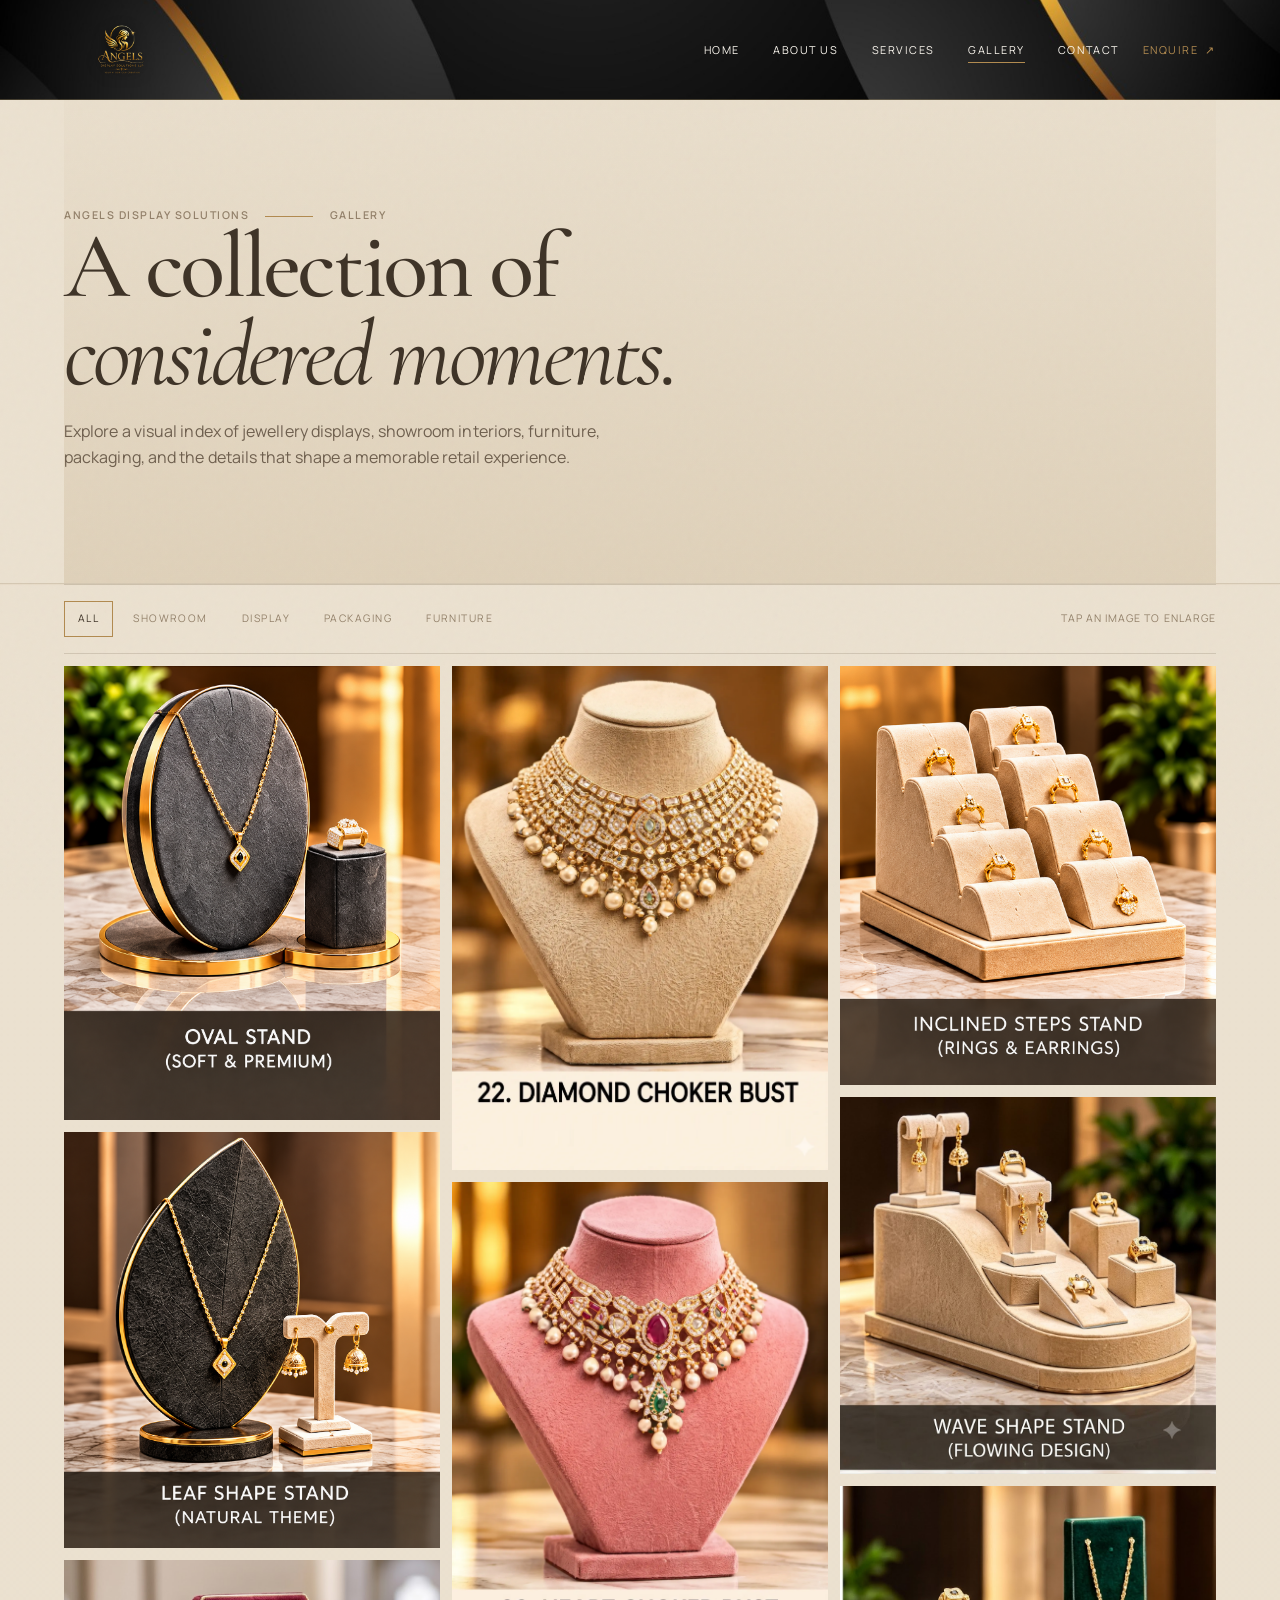
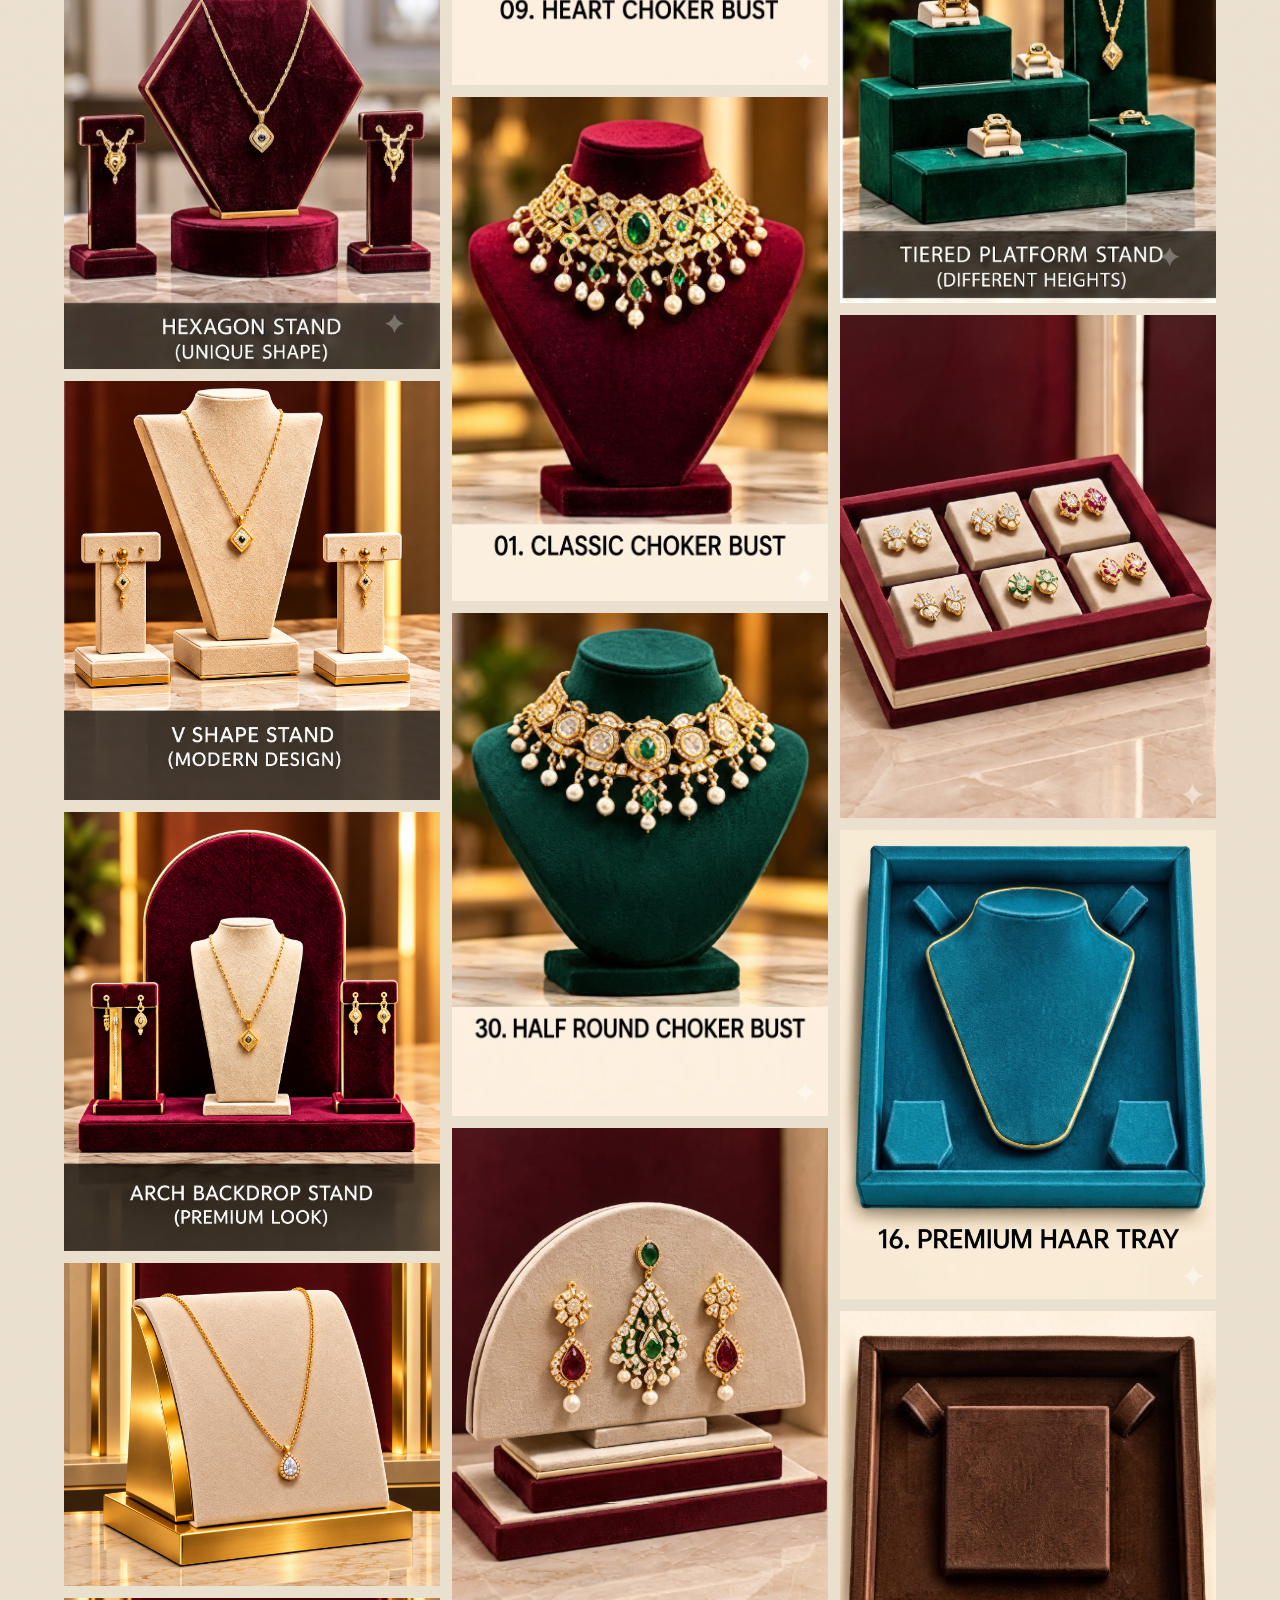
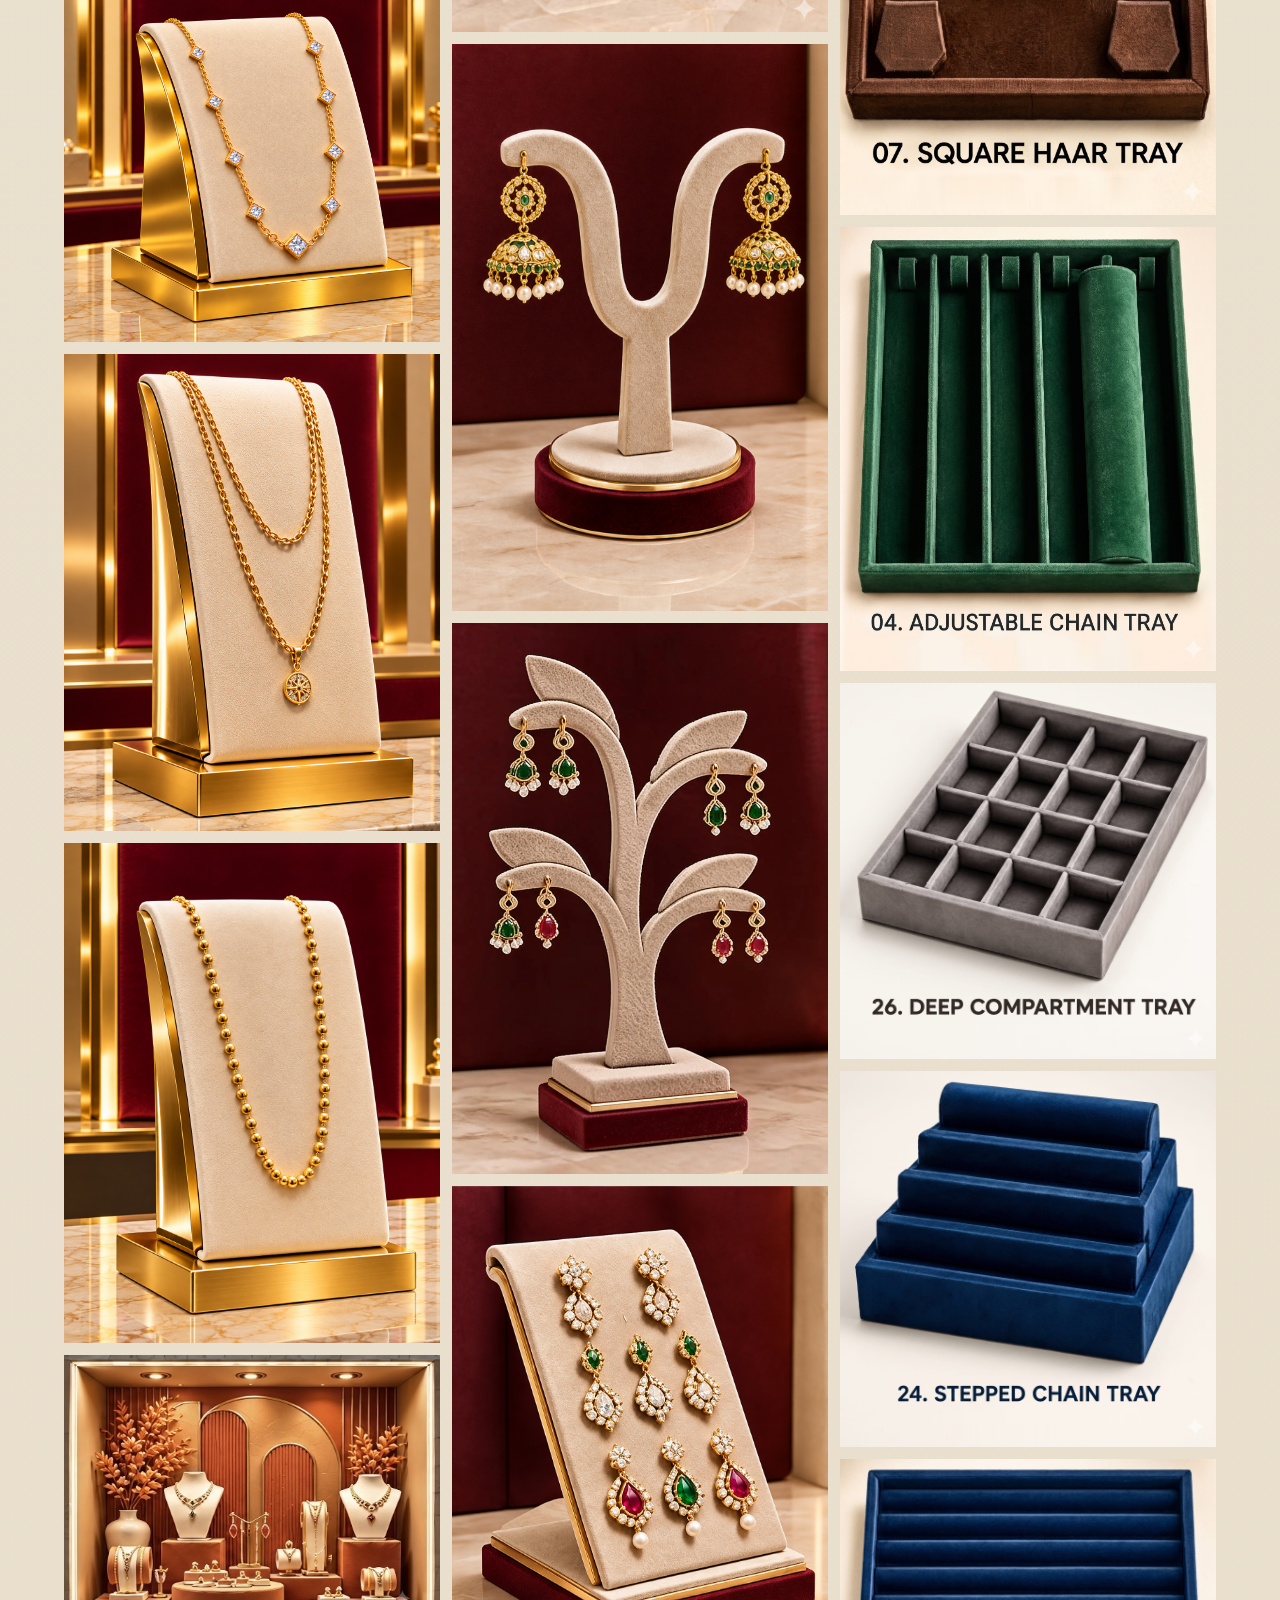
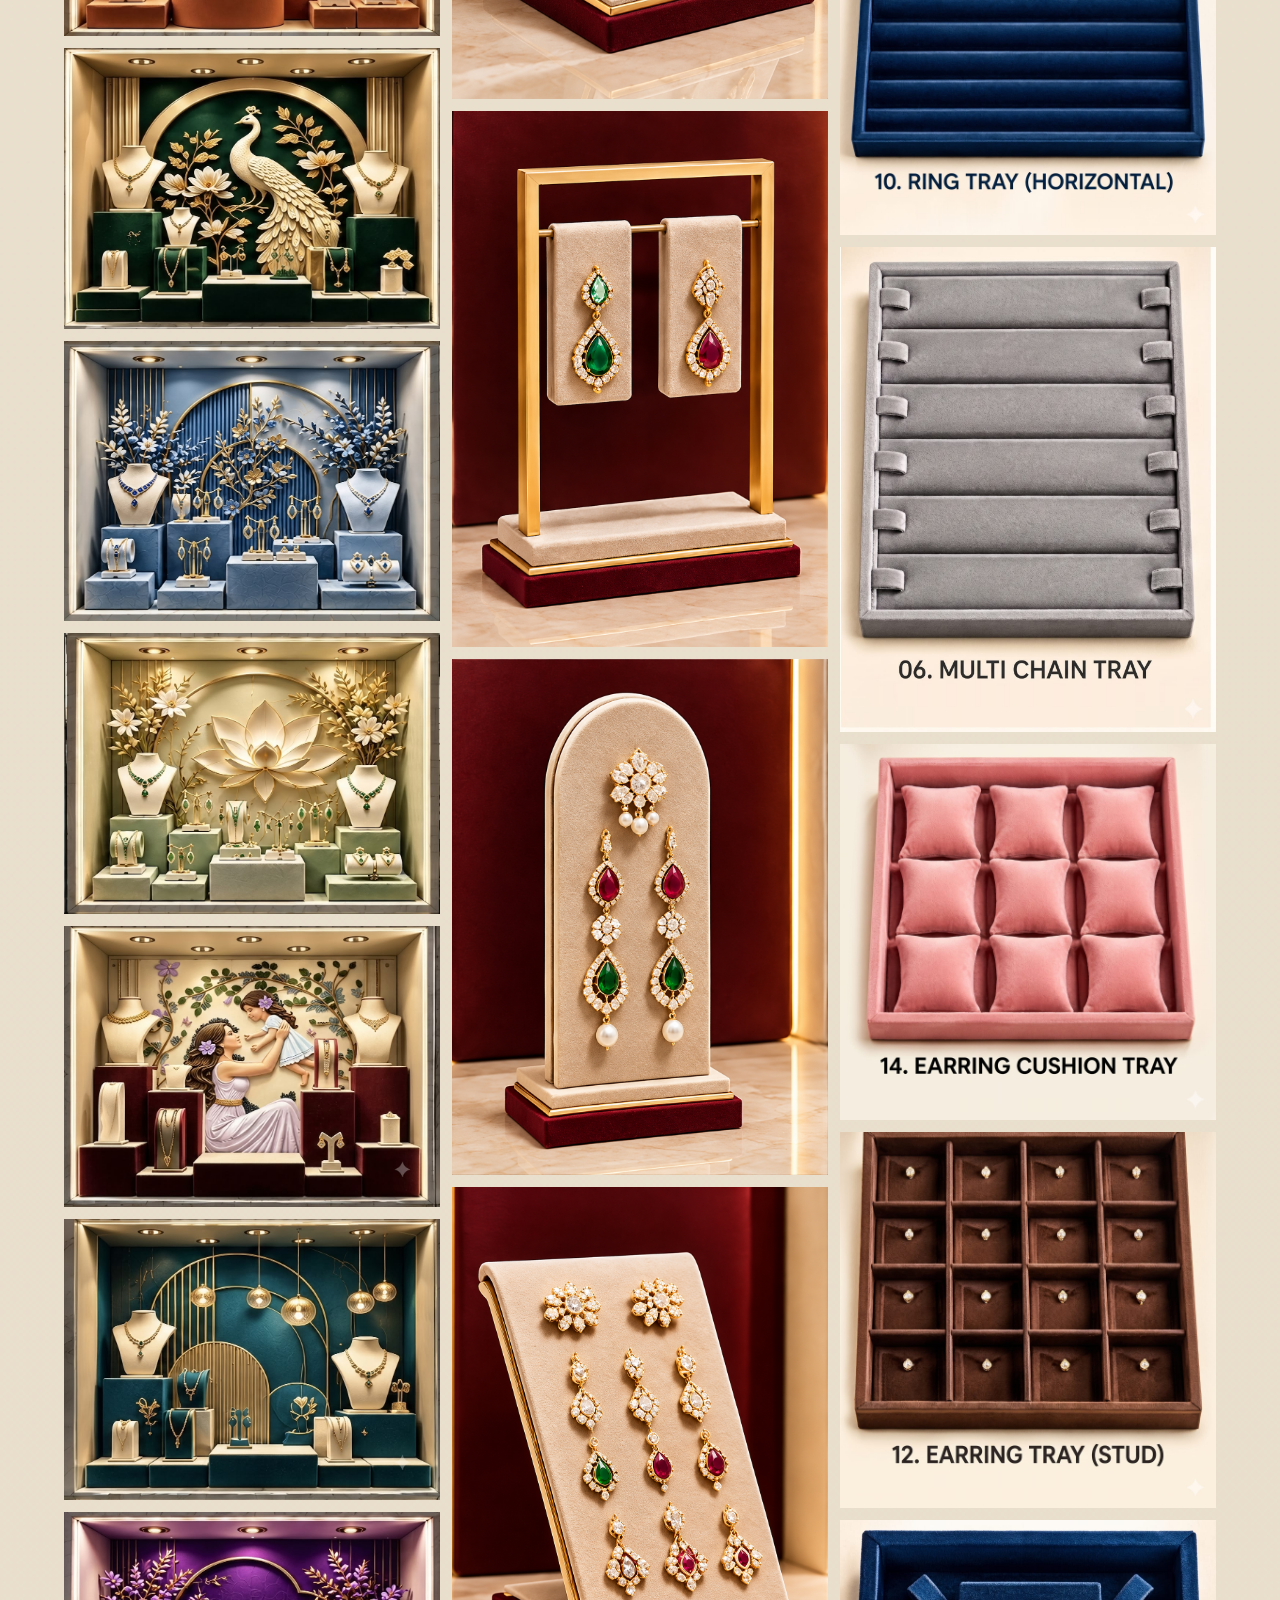
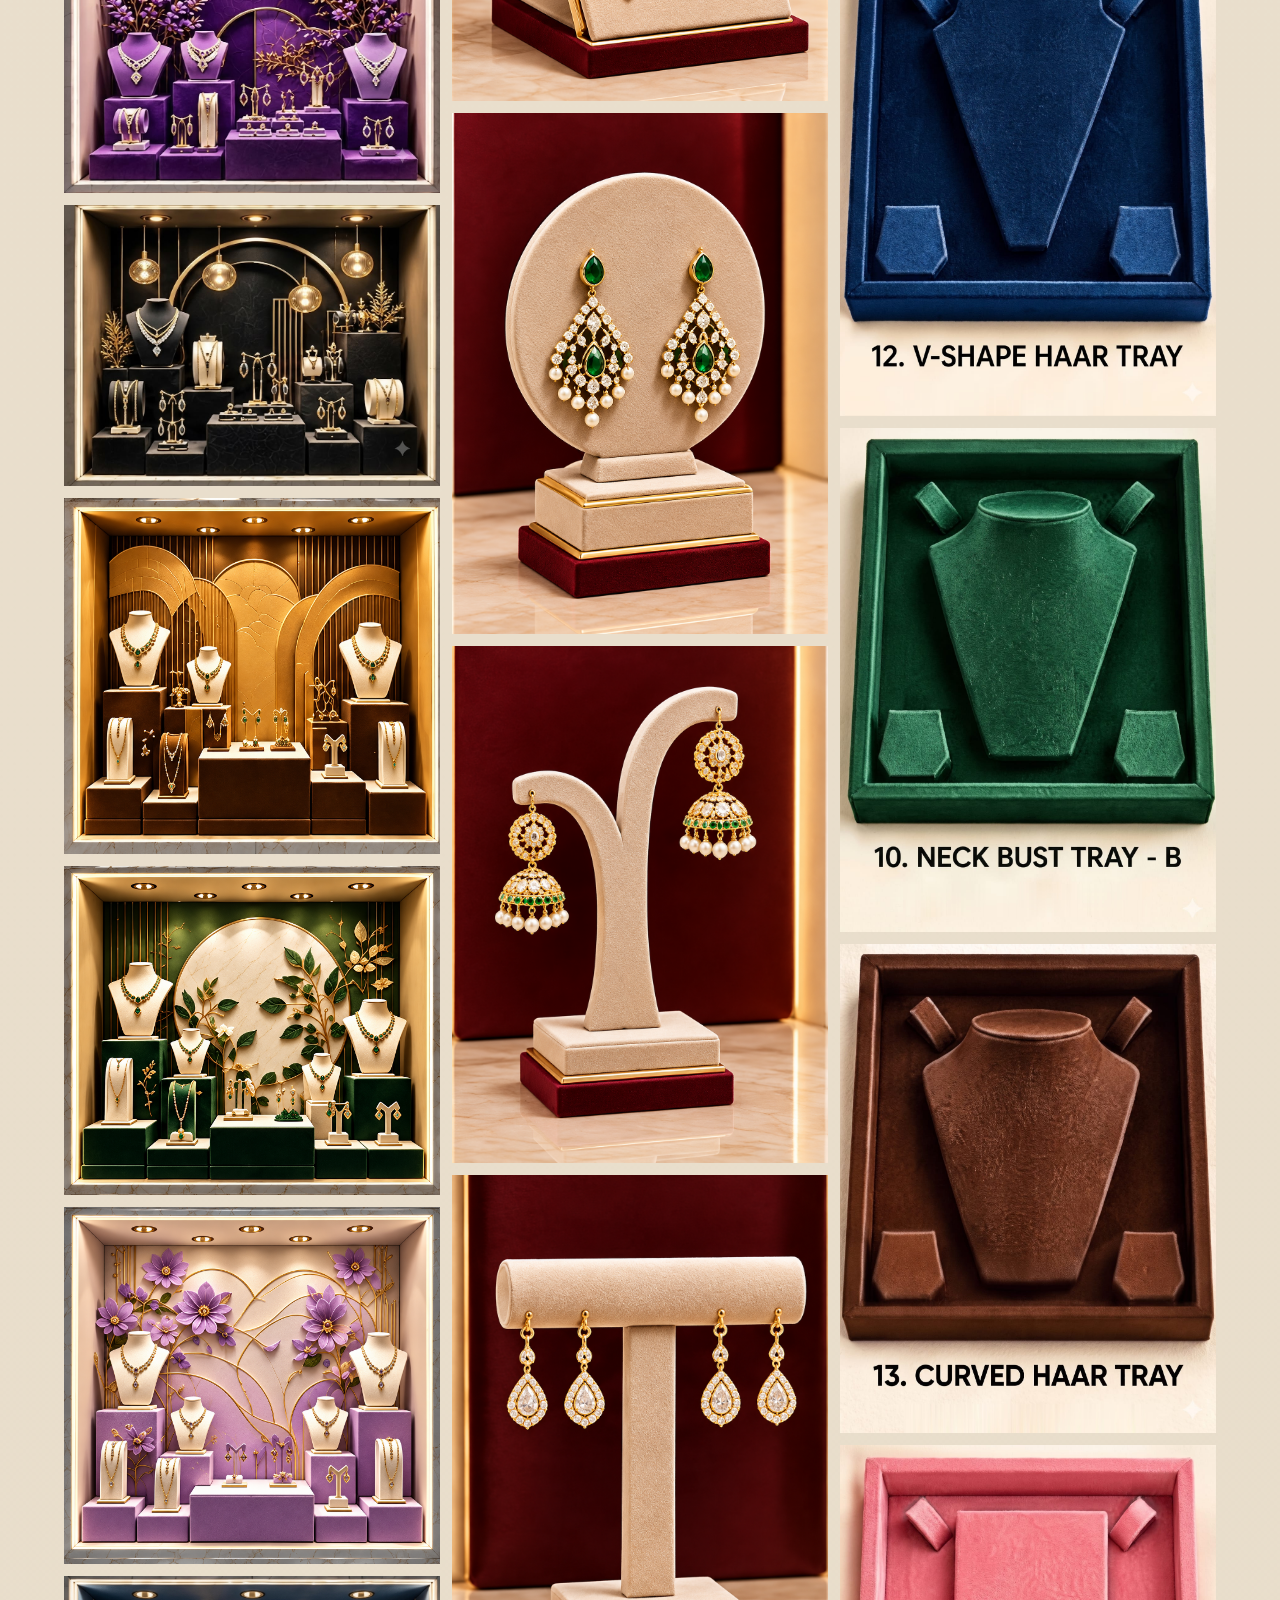
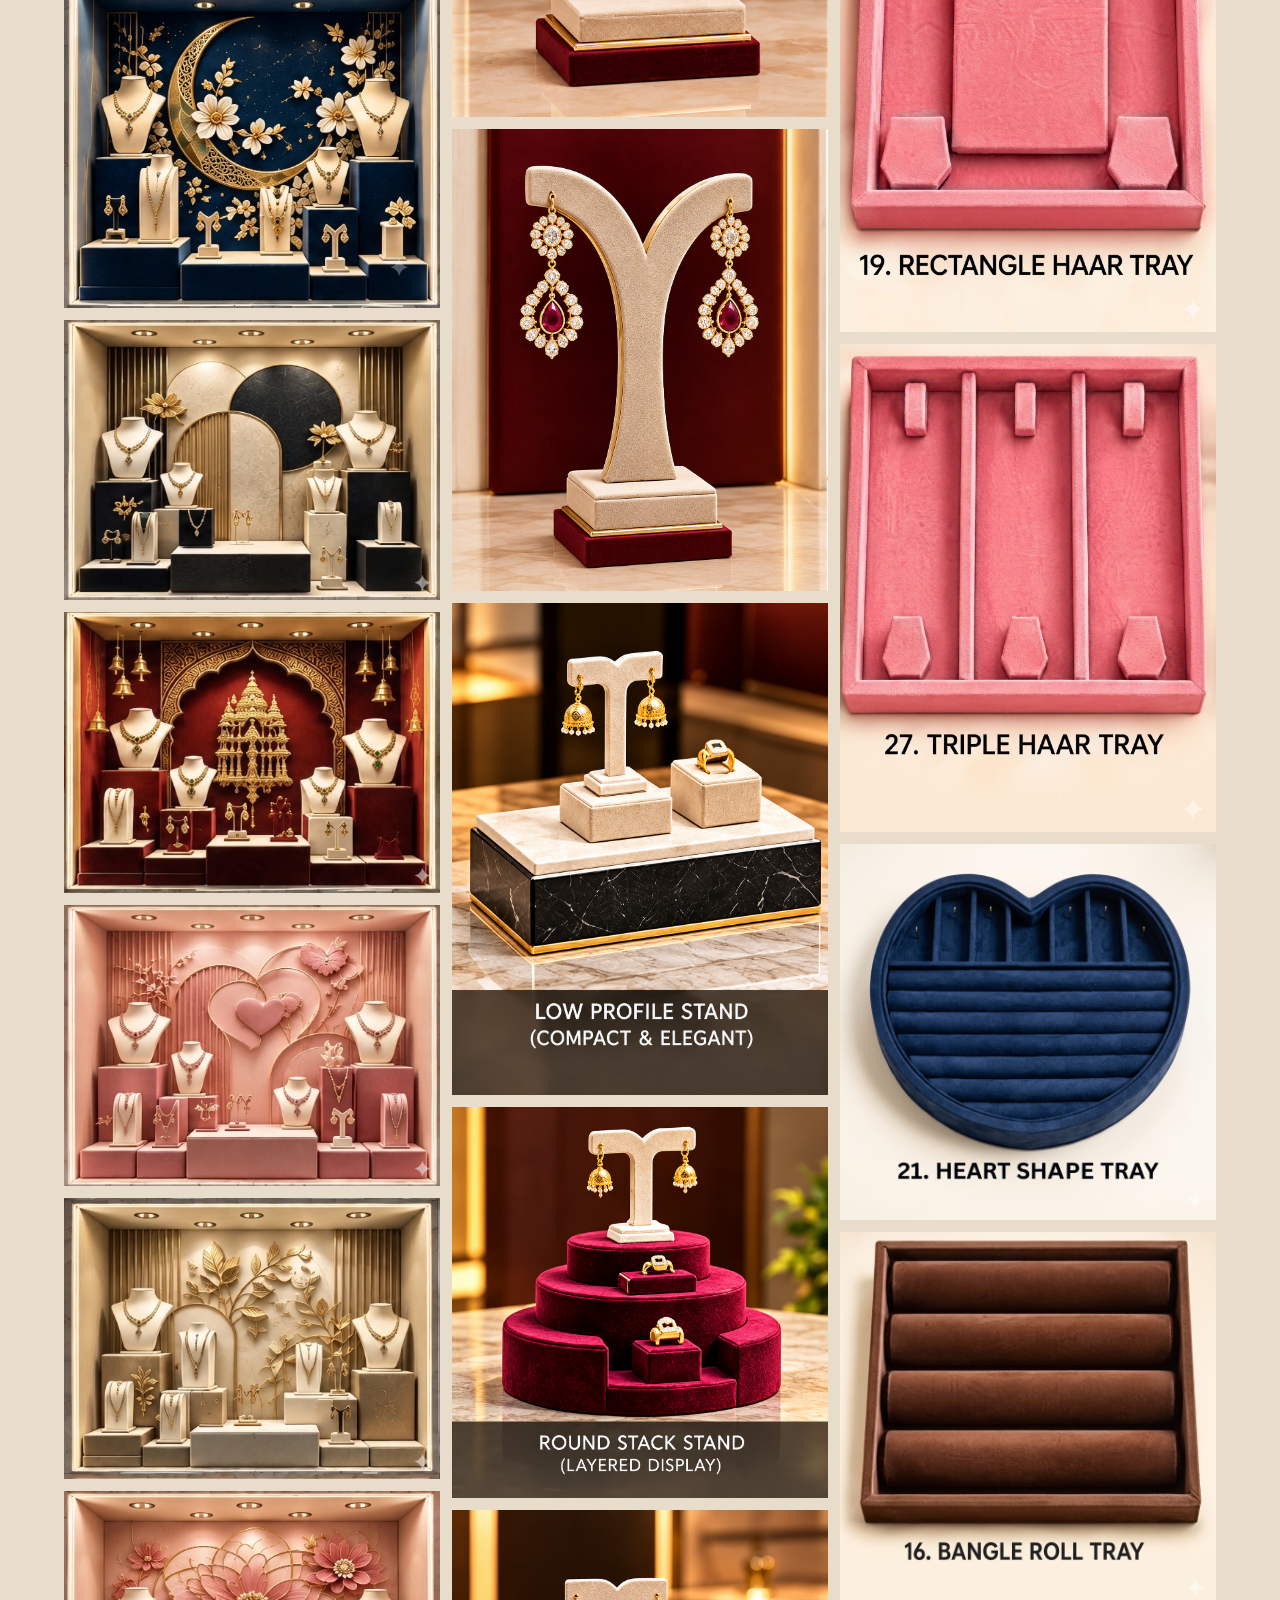
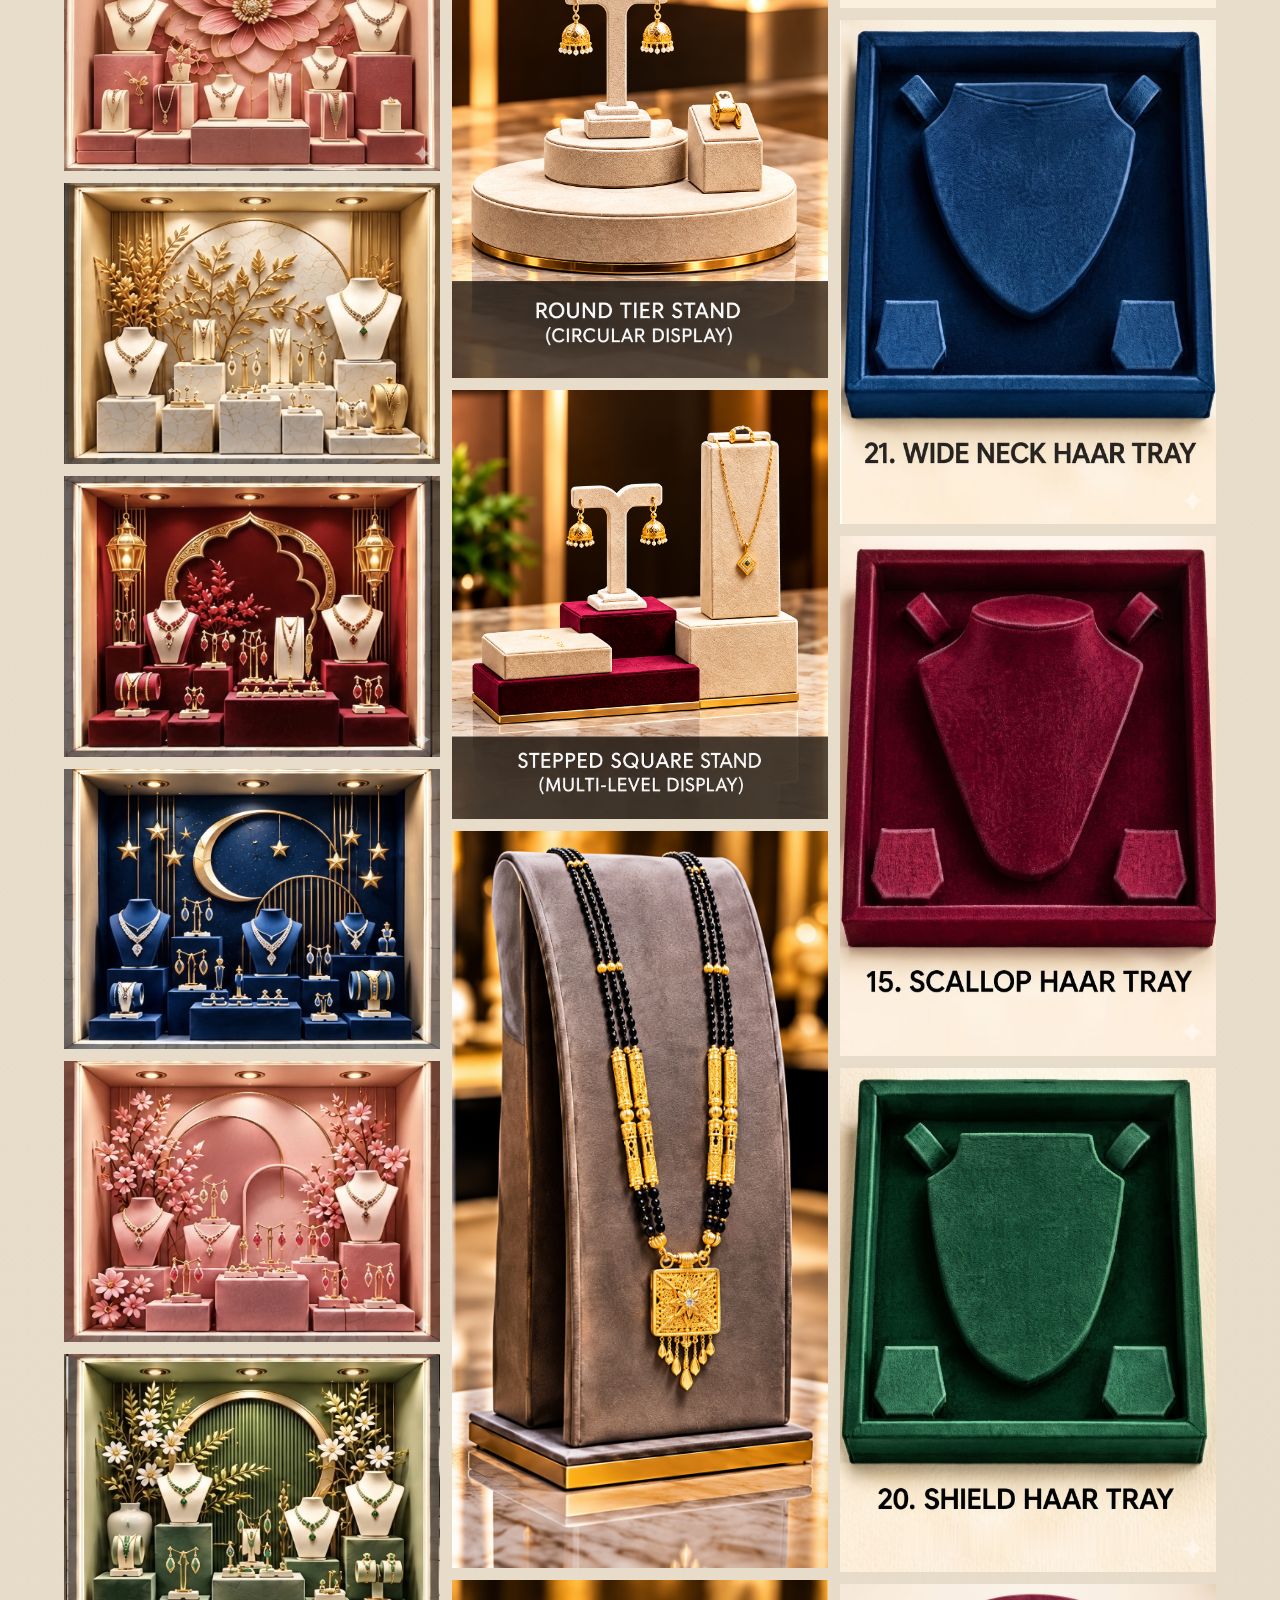
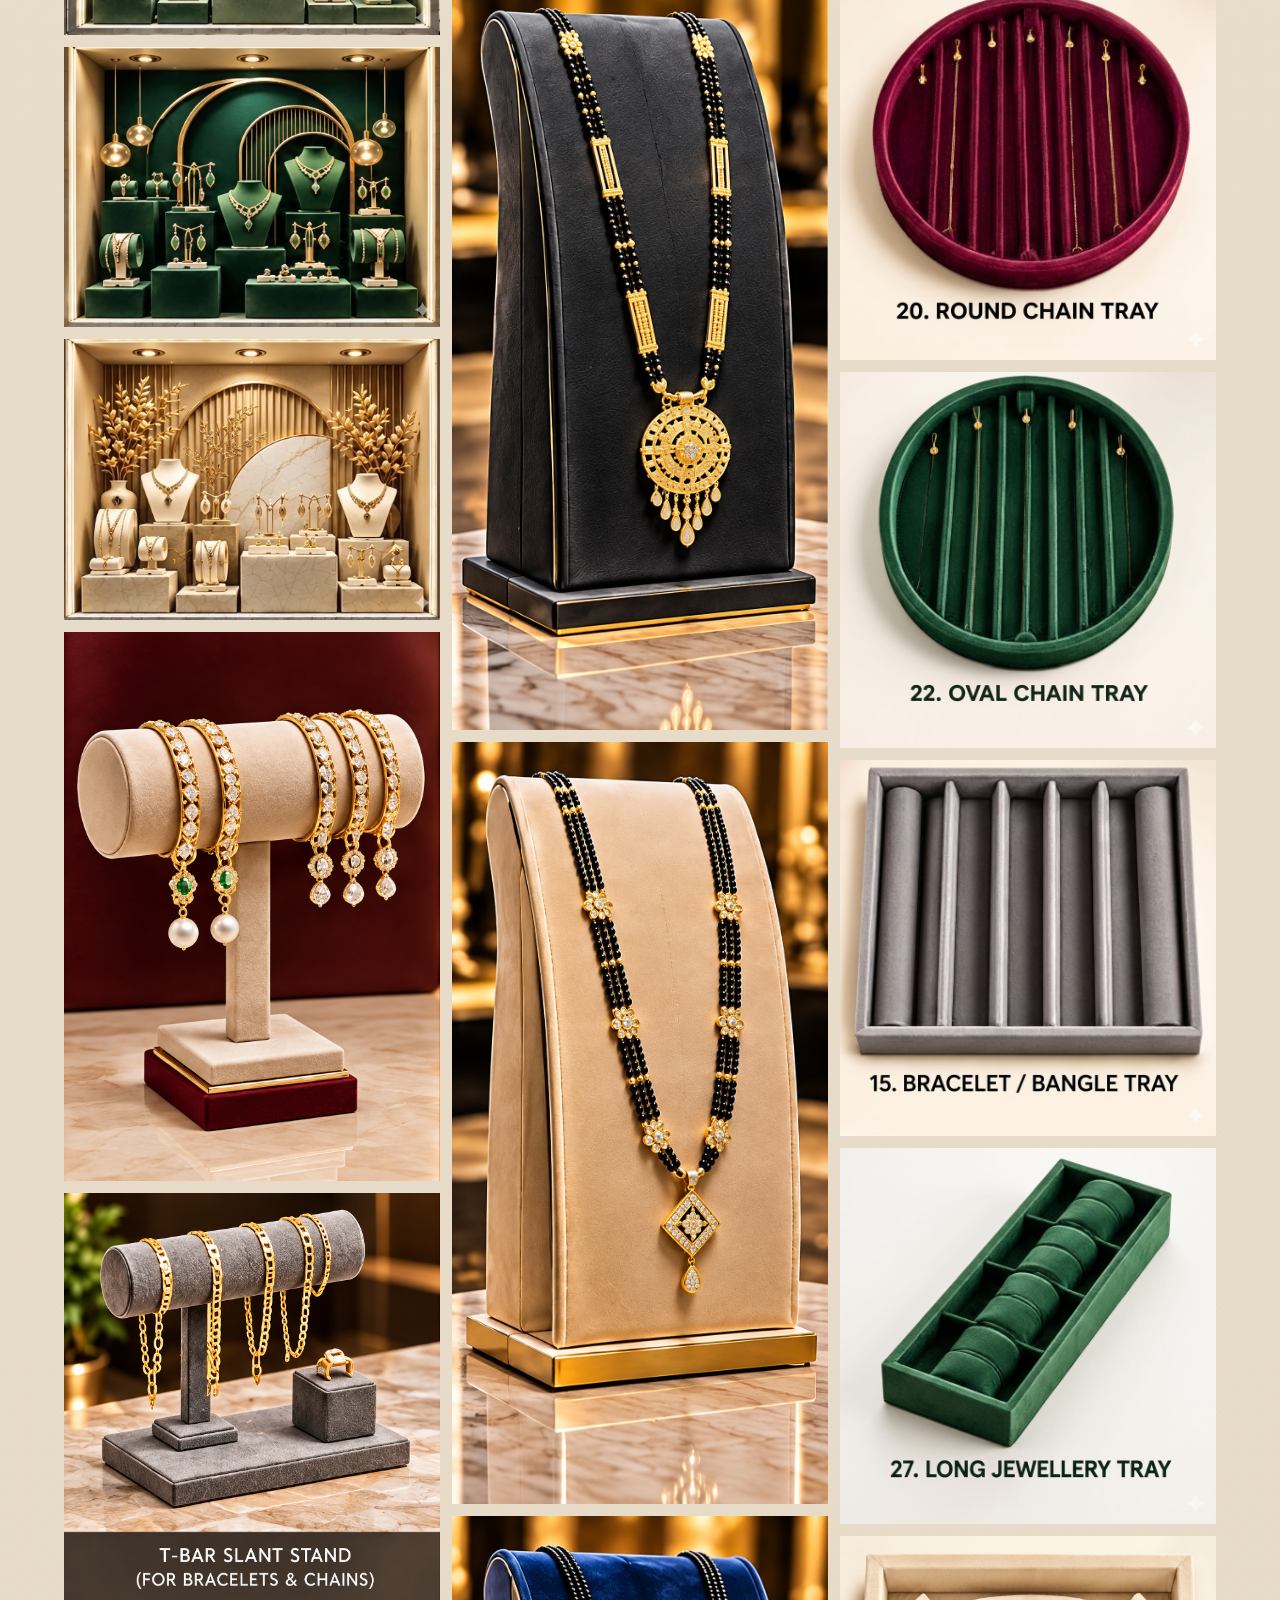
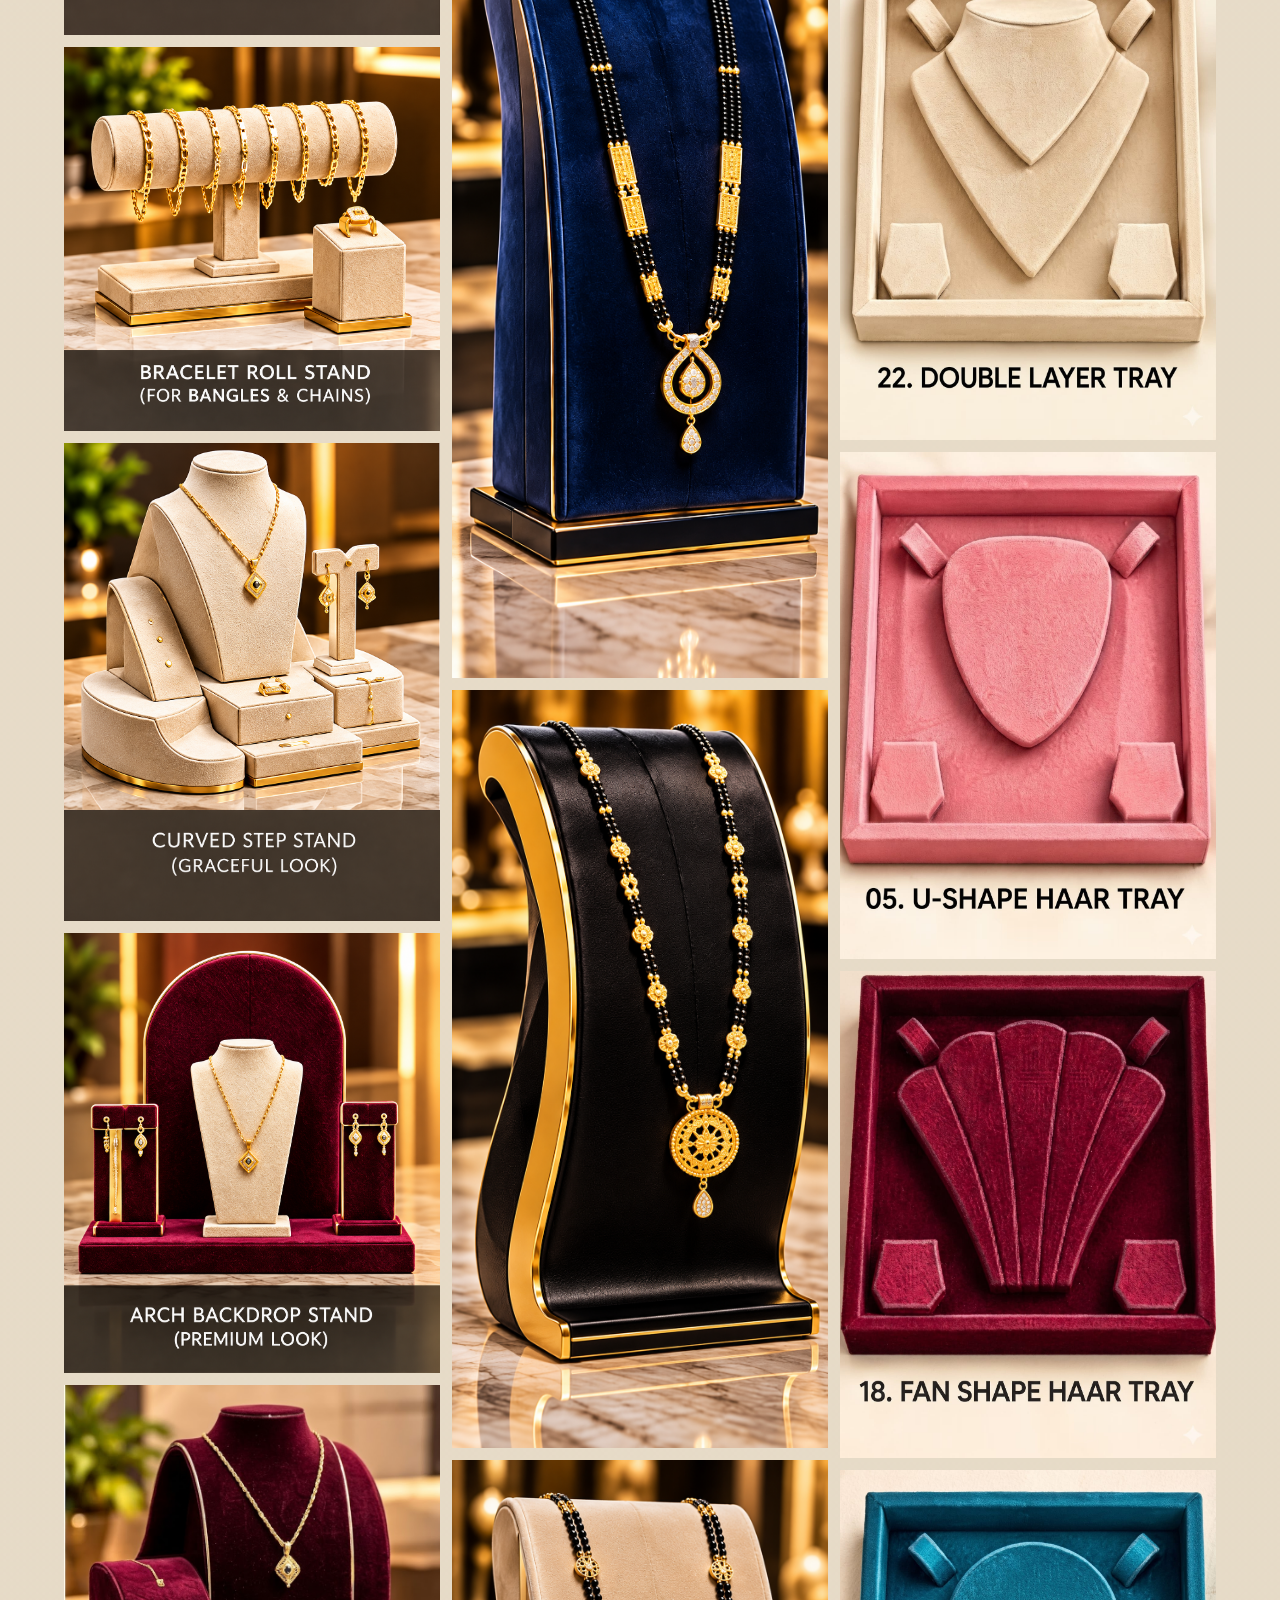
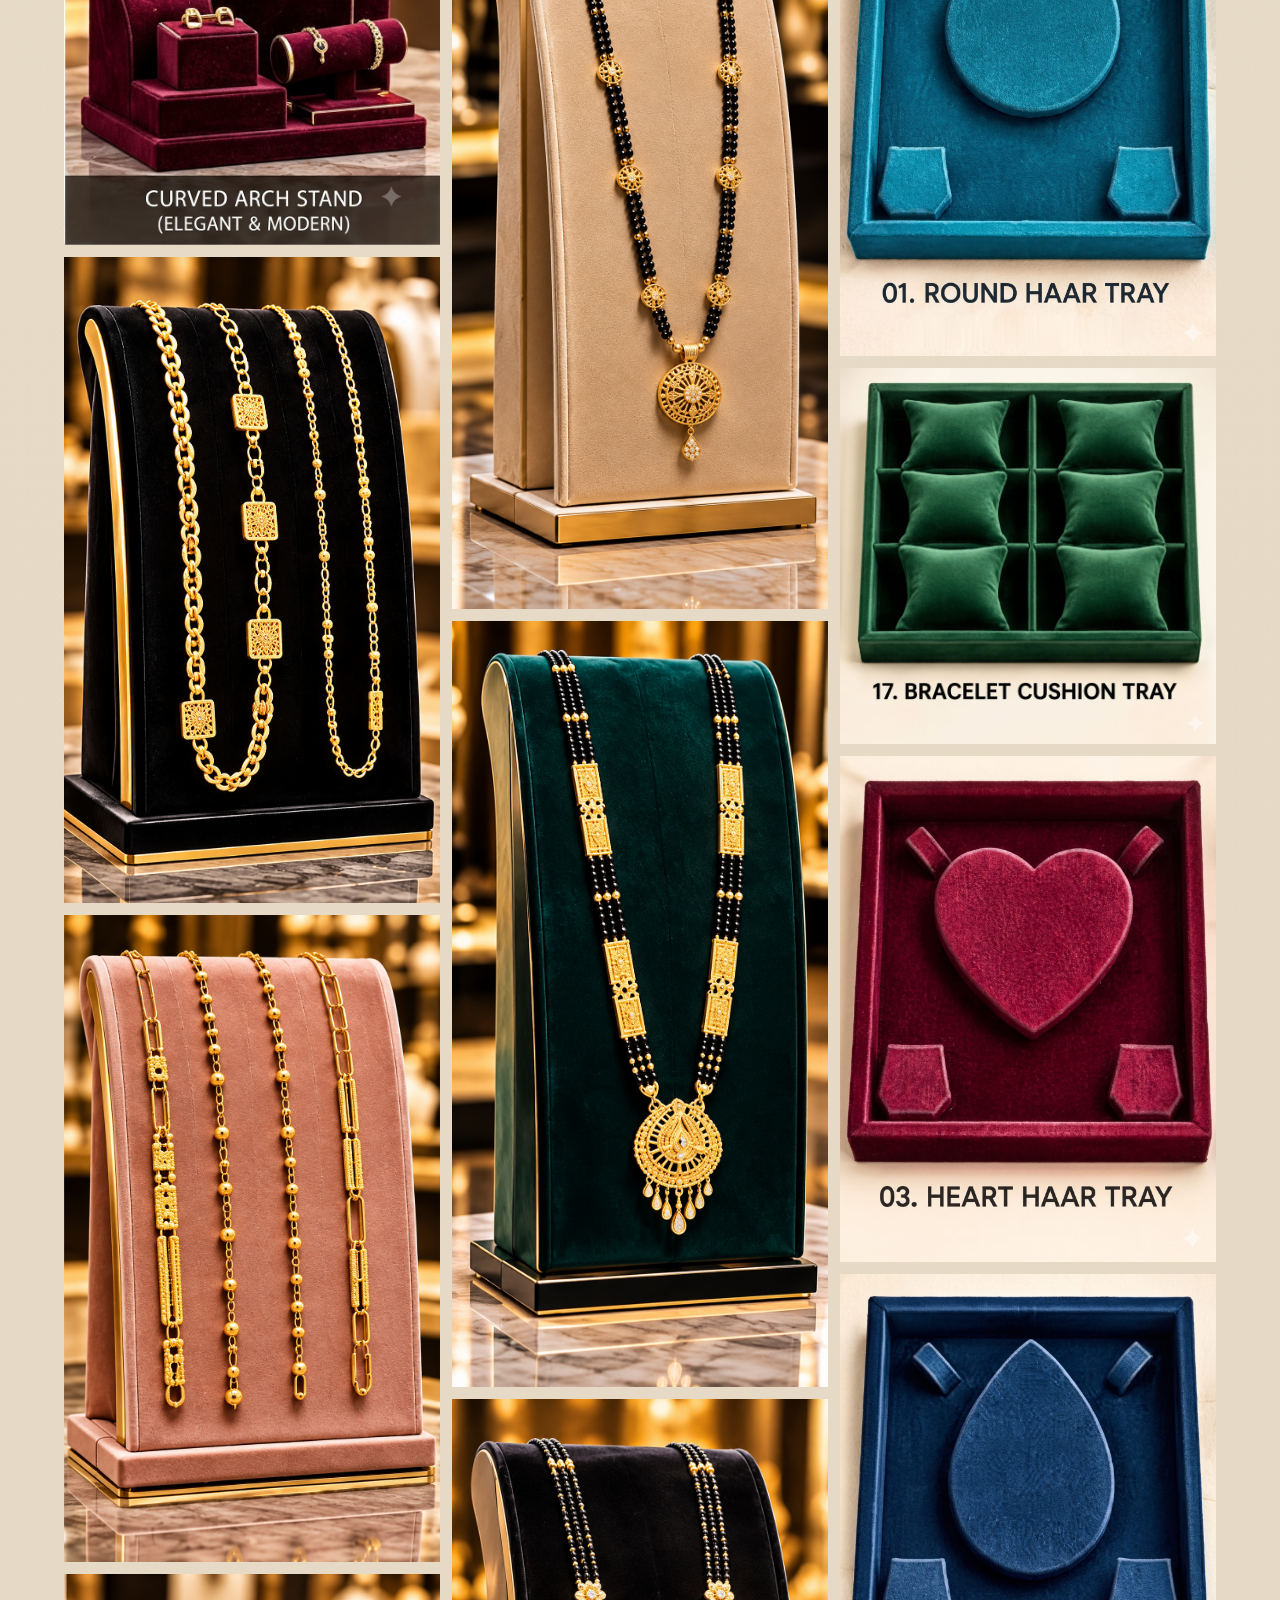
==== commit 92c2571f: "Update mobile responsiveness and website animations" ====
--- a/gallery.html
+++ b/gallery.html
@@ -9,20 +9,20 @@
     <link rel="preconnect" href="https://fonts.gstatic.com" crossorigin />
     <link href="https://fonts.googleapis.com/css2?family=Cormorant+Garamond:wght@400;500;600;700&family=Manrope:wght@400;500;600;700&display=swap" rel="stylesheet" />
     <link rel="stylesheet" href="/src/styles.css" />
+    <link rel="preload" href="/assets/angels-logo-transparent.png" as="image" />
   </head>
   <body data-page="gallery">
     <a class="skip-link" href="#main-content">Skip to content</a>
     <header class="site-header site-header-solid" data-header>
       <a class="brand" href="/" aria-label="Angels Display Solutions home"><span class="brand-mark"><img src="/assets/angels-logo-transparent.png" alt="Angels Display Solutions LLP logo" /></span></a>
       <nav class="site-nav" aria-label="Primary navigation" data-nav><a href="/">Home</a><a href="/#about">About Us</a><a href="/#services">Services</a><a href="/gallery.html" aria-current="page">Gallery</a><a href="/#contact">Contact</a></nav>
-      <div class="header-actions"><a class="header-shop" href="mailto:angelsdisplayll@gmail.com?subject=Display%20solutions%20enquiry">Enquire <span>↗</span></a><button class="menu-toggle" type="button" aria-controls="primary-navigation" aria-expanded="false" data-menu-toggle><span></span><span></span><span></span><b class="sr-only">Open menu</b></button></div>
+      <div class="header-actions"><a class="header-shop" href="mailto:angelsdisplaysolutionsllp@gmail.com?subject=Display%20solutions%20enquiry">Enquire <span>↗</span></a><button class="menu-toggle" type="button" aria-controls="primary-navigation" aria-expanded="false" data-menu-toggle><span></span><span></span><span></span><b class="sr-only">Open menu</b></button></div>
     </header>
     <main id="main-content">
       <section class="page-hero section-shell"><p class="eyebrow">ANGELS DISPLAY SOLUTIONS <span class="eyebrow-rule"></span> GALLERY</p><h1>A collection of<br /><em>considered moments.</em></h1><p class="page-hero-copy">Explore a visual index of jewellery displays, showroom interiors, furniture, packaging, and the details that shape a memorable retail experience.</p></section>
       <section class="gallery-page section-pad"><div class="section-shell"><div class="filter-row"><div class="filter-buttons" data-gallery-filters aria-label="Filter gallery"></div><span class="filter-note" data-gallery-filter-note>Tap an image to enlarge</span></div><div class="display-type-shelf" data-display-types hidden aria-label="Display types"></div><div class="furniture-type-shelf" data-furniture-types hidden aria-label="Furniture types"></div><div class="gallery-masonry" data-gallery-grid></div></div></section>
-      <section class="shop section-pad" id="shop"><div class="section-shell"><div class="section-heading heading-split"><div><p class="eyebrow">DISPLAY COLLECTION / ENQUIRE</p><h2>Objects for the<br /><em>retail stage.</em></h2></div><p class="heading-note"></p></div><div class="shop-toolbar"><label class="search-field"><span class="sr-only">Search products</span><input type="search" placeholder="Search the collection" data-product-search /><span>⌕</span></label><div class="product-filters" data-product-filters></div></div><div class="product-grid" data-product-grid></div></div></section>
     </main>
-      <footer class="site-footer"><div class="section-shell footer-top"><div class="footer-brand"><img src="/assets/angels-logo-transparent.png" alt="Angels Display Solutions LLP logo" /><p>Your vision. Our creation.</p></div><div class="footer-contact"><p class="eyebrow">CONTACT</p><strong data-footer-director></strong><a data-contact-email href="mailto:angelsdisplayll@gmail.com">angelsdisplayll@gmail.com</a><a data-contact-phone-link href="https://wa.me/917799881118">+91 7799881118</a><span data-footer-address></span></div><div class="footer-social"><p class="eyebrow">FIND THE STUDIO</p><a data-contact-whatsapp href="https://wa.me/917799881118">WhatsApp +91 7799881118</a><a data-contact-email href="mailto:angelsdisplayll@gmail.com">Email ↗</a><a data-contact-instagram href="https://www.instagram.com/angelsdisplaysolutions.llp?xtok=dWNxeGZkNWx1aXdy" target="_blank" rel="noreferrer">Instagram ↗</a></div></div><div class="section-shell footer-bottom"><span>© 2026 Angels Display Solutions LLP</span><span>Jewellery display solutions, showroom design, and packaging.</span><a href="#main-content">Back to top ↑</a></div></footer>
+      <footer class="site-footer"><div class="section-shell footer-top"><div class="footer-brand"><img src="/assets/angels-logo-transparent.png" alt="Angels Display Solutions LLP logo" /><p>Your vision. Our creation.</p></div><div class="footer-contact"><p class="eyebrow">CONTACT</p><a data-contact-email href="mailto:angelsdisplaysolutionsllp@gmail.com">angelsdisplaysolutionsllp@gmail.com</a><a data-contact-phone-link href="https://wa.me/917799881118">+91 7799881118</a><span data-footer-address></span></div><div class="footer-social"><p class="eyebrow">FIND THE STUDIO</p><a data-contact-whatsapp href="https://wa.me/917799881118">WhatsApp +91 7799881118</a><a data-contact-email href="mailto:angelsdisplaysolutionsllp@gmail.com">Email ↗</a><a data-contact-instagram href="https://www.instagram.com/angelsdisplaysolutions.llp?xtok=dWNxeGZkNWx1aXdy" target="_blank" rel="noreferrer">Instagram ↗</a></div></div><div class="section-shell footer-bottom"><span>© 2026 Angels Display Solutions LLP</span><span>Jewellery display solutions, showroom design, and packaging.</span><a href="#main-content">Back to top ↑</a></div></footer>
     <div class="lightbox" data-lightbox aria-hidden="true"><div class="lightbox-backdrop" data-lightbox-close></div><div class="lightbox-dialog" role="dialog" aria-modal="true" aria-labelledby="lightbox-title"><button class="lightbox-close" type="button" data-lightbox-close aria-label="Close image viewer">×</button><button class="lightbox-arrow lightbox-prev" type="button" data-lightbox-prev aria-label="Previous image">←</button><figure><img data-lightbox-image alt="" /><figcaption><p class="eyebrow" data-lightbox-category></p><h2 id="lightbox-title" data-lightbox-title></h2><p data-lightbox-caption></p><div class="lightbox-contact" aria-label="Contact about this image"><a class="button button-dark" data-lightbox-email>Email <span>↗</span></a><a class="button button-outline-dark" data-lightbox-whatsapp target="_blank" rel="noreferrer">WhatsApp <span>↗</span></a></div></figcaption></figure><button class="lightbox-arrow lightbox-next" type="button" data-lightbox-next aria-label="Next image">→</button></div></div>
     <div class="cart-drawer" data-cart-drawer aria-hidden="true"><div class="cart-backdrop" data-cart-close></div><aside class="cart-panel" role="dialog" aria-modal="true" aria-labelledby="cart-title"><div class="cart-panel-head"><div><p class="eyebrow">YOUR SELECTION</p><h2 id="cart-title">Display cart</h2></div><button class="icon-button" type="button" data-cart-close aria-label="Close cart">×</button></div><div class="cart-items" data-cart-items></div><div class="cart-total"><span>Subtotal</span><strong data-cart-total>₹0</strong></div><button class="button button-dark cart-checkout" type="button" data-checkout>Checkout prototype <span>↗</span></button><p class="checkout-note">Sample browsing only. Payment, shipping, taxes, and order handling are not connected.</p></aside></div>
     <script type="module" src="/src/app.js"></script>
--- a/src/styles.css
+++ b/src/styles.css
@@ -19,122 +19,2199 @@
   --section-y: clamp(5.5rem, 11vw, 10rem);
 }
 
-* { box-sizing: border-box; }
-html { scroll-behavior: smooth; }
-body { margin: 0; color: var(--ink); background: var(--paper); font-family: var(--sans); line-height: 1.6; overflow-x: hidden; }
-body::before { content: ''; position: fixed; inset: 0; z-index: 20; pointer-events: none; opacity: .045; background-image: url("data:image/svg+xml,%3Csvg viewBox='0 0 180 180' xmlns='http://www.w3.org/2000/svg'%3E%3Cfilter id='n'%3E%3CfeTurbulence type='fractalNoise' baseFrequency='.82' numOctaves='3' stitchTiles='stitch'/%3E%3C/filter%3E%3Crect width='100%25' height='100%25' filter='url(%23n)' opacity='.6'/%3E%3C/svg%3E"); mix-blend-mode: multiply; }
-body.no-scroll { overflow: hidden; }
-a { color: inherit; text-decoration: none; }
-button, input, textarea { font: inherit; }
-button { cursor: pointer; }
-img { max-width: 100%; display: block; }
-::selection { background: var(--gold); color: var(--black); }
-:focus-visible { outline: 2px solid var(--gold); outline-offset: 4px; }
-.sr-only { position: absolute; width: 1px; height: 1px; padding: 0; margin: -1px; overflow: hidden; clip: rect(0,0,0,0); white-space: nowrap; border: 0; }
-.skip-link { position: fixed; z-index: 100; top: 1rem; left: 1rem; padding: .7rem 1rem; color: var(--milk); background: var(--black); transform: translateY(-150%); transition: transform .2s var(--ease); }
-.skip-link:focus { transform: translateY(0); }
-.section-shell { width: min(100% - (var(--gutter) * 2), 1440px); margin-inline: auto; }
-.section-pad { padding-block: var(--section-y); }
-.eyebrow { margin: 0; font-size: .67rem; letter-spacing: .2em; line-height: 1.4; text-transform: uppercase; font-weight: 600; color: var(--ink-muted); }
-.eyebrow-rule { display: inline-block; width: 3rem; height: 1px; margin-inline: .8rem; vertical-align: middle; background: var(--gold); }
-h1, h2, h3, p { margin-top: 0; }
-h1, h2, h3 { font-family: var(--serif); font-weight: 500; letter-spacing: -.035em; line-height: .94; }
-h1 { font-size: clamp(3.7rem, 7.3vw, 8.6rem); max-width: 1000px; margin-bottom: 1.5rem; }
-h2 { font-size: clamp(3rem, 5.4vw, 6.2rem); margin: .7rem 0 1.4rem; }
-h3 { font-size: clamp(1.7rem, 3vw, 2.7rem); }
-em { font-style: italic; font-weight: 400; }
-.section-subcopy, .heading-note { max-width: 28rem; color: var(--ink-soft); }
-.text-link { display: inline-flex; align-items: center; gap: .65rem; align-self: flex-end; padding-bottom: .45rem; border-bottom: 1px solid var(--gold); font-size: .74rem; letter-spacing: .12em; text-transform: uppercase; transition: gap .25s var(--ease), color .25s var(--ease); }
-.text-link:hover { gap: 1rem; color: #846825; }
-.button { display: inline-flex; justify-content: space-between; align-items: center; gap: 1.5rem; min-width: 12.5rem; padding: .95rem 1.2rem; border: 1px solid transparent; font-size: .72rem; letter-spacing: .12em; text-transform: uppercase; transition: transform .3s var(--ease), background .3s var(--ease), color .3s var(--ease), border-color .3s var(--ease); }
-.button span { font-size: 1.1rem; line-height: .5; }
-.button:hover { transform: translateY(-3px); }
-.button-light { color: var(--black); background: var(--gold-light); }
-.button-light:hover { background: var(--milk); }
-.button-outline-light { color: var(--milk); border-color: rgba(255,255,255,.5); }
-.button-outline-light:hover { color: var(--black); background: var(--milk); border-color: var(--milk); }
-.button-dark { color: var(--milk); background: var(--black); }
-.button-dark:hover { background: #423a31; }
-.icon-button { display: grid; place-items: center; width: 2.5rem; height: 2.5rem; padding: 0; border: 1px solid var(--line); color: var(--ink); background: transparent; font-size: 1.25rem; transition: background .25s ease, color .25s ease; }
-.icon-button:hover, .icon-button:focus-visible { color: var(--milk); background: var(--black); }
+*, *::before, *::after {
+  box-sizing: border-box;
+}
+
+html {
+  scroll-behavior: smooth;
+}
+
+body {
+  margin: 0;
+  color: var(--ink);
+  background: var(--paper);
+  font-family: var(--sans);
+  line-height: 1.6;
+  overflow-x: hidden;
+}
+
+body::before {
+  content: '';
+  position: fixed;
+  inset: 0;
+  z-index: 20;
+  pointer-events: none;
+  opacity: .045;
+  background-image: url("data:image/svg+xml,%3Csvg viewBox='0 0 180 180' xmlns='http://www.w3.org/2000/svg'%3E%3Cfilter id='n'%3E%3CfeTurbulence type='fractalNoise' baseFrequency='.82' numOctaves='3' stitchTiles='stitch'/%3E%3C/filter%3E%3Crect width='100%25' height='100%25' filter='url(%23n)' opacity='.6'/%3E%3C/svg%3E");
+  mix-blend-mode: multiply;
+}
+
+body.no-scroll {
+  overflow: hidden;
+}
+
+a {
+  color: inherit;
+  text-decoration: none;
+}
+
+button,
+input,
+textarea {
+  font: inherit;
+}
+
+button {
+  cursor: pointer;
+}
+
+img {
+  max-width: 100%;
+  display: block;
+}
+
+::selection {
+  background: var(--gold);
+  color: var(--black);
+}
+
+:focus-visible {
+  outline: 2px solid var(--gold);
+  outline-offset: 4px;
+}
+
+.sr-only {
+  position: absolute;
+  width: 1px;
+  height: 1px;
+  padding: 0;
+  margin: -1px;
+  overflow: hidden;
+  clip: rect(0, 0, 0, 0);
+  white-space: nowrap;
+  border: 0;
+}
+
+.skip-link {
+  position: fixed;
+  z-index: 100;
+  top: 1rem;
+  left: 1rem;
+  padding: .7rem 1rem;
+  color: var(--milk);
+  background: var(--black);
+  transform: translateY(-150%);
+  transition: transform .2s var(--ease);
+}
+
+.skip-link:focus {
+  transform: translateY(0);
+}
+
+.section-shell {
+  width: min(100% - (var(--gutter) * 2), 1440px);
+  margin-inline: auto;
+}
+
+.section-pad {
+  padding-block: var(--section-y);
+}
+
+.eyebrow {
+  margin: 0;
+  font-size: .67rem;
+  letter-spacing: .2em;
+  line-height: 1.4;
+  text-transform: uppercase;
+  font-weight: 600;
+  color: var(--ink-muted);
+}
+
+.eyebrow-rule {
+  display: inline-block;
+  width: 3rem;
+  height: 1px;
+  margin-inline: .8rem;
+  vertical-align: middle;
+  background: var(--gold);
+}
+
+h1,
+h2,
+h3,
+p {
+  margin-top: 0;
+}
+
+h1,
+h2,
+h3 {
+  font-family: var(--serif);
+  font-weight: 500;
+  letter-spacing: -.035em;
+  line-height: .94;
+}
+
+h1 {
+  font-size: clamp(3.7rem, 7.3vw, 8.6rem);
+  max-width: 1000px;
+  margin-bottom: 1.5rem;
+}
+
+h2 {
+  font-size: clamp(3rem, 5.4vw, 6.2rem);
+  margin: .7rem 0 1.4rem;
+}
+
+h3 {
+  font-size: clamp(1.7rem, 3vw, 2.7rem);
+}
+
+em {
+  font-style: italic;
+  font-weight: 400;
+}
+
+.section-subcopy,
+.heading-note {
+  max-width: 28rem;
+  color: var(--ink-soft);
+}
+
+.text-link {
+  display: inline-flex;
+  align-items: center;
+  gap: .65rem;
+  align-self: flex-end;
+  padding-bottom: .45rem;
+  border-bottom: 1px solid var(--gold);
+  font-size: .74rem;
+  letter-spacing: .12em;
+  text-transform: uppercase;
+  transition: gap .25s var(--ease), color .25s var(--ease);
+}
+
+.text-link:hover {
+  gap: 1rem;
+  color: #846825;
+}
+
+.button {
+  display: inline-flex;
+  justify-content: space-between;
+  align-items: center;
+  gap: 1.5rem;
+  min-width: 12.5rem;
+  padding: .95rem 1.2rem;
+  border: 1px solid transparent;
+  font-size: .72rem;
+  letter-spacing: .12em;
+  text-transform: uppercase;
+  transition: transform .3s var(--ease), background .3s var(--ease), color .3s var(--ease), border-color .3s var(--ease);
+}
+
+.button span {
+  font-size: 1.1rem;
+  line-height: .5;
+}
+
+.button:hover {
+  transform: translateY(-3px);
+}
+
+.button-light {
+  color: var(--black);
+  background: var(--gold-light);
+}
+
+.button-light:hover {
+  background: var(--milk);
+}
+
+.button-outline-light {
+  color: var(--milk);
+  border-color: rgba(255, 255, 255, .5);
+}
+
+.button-outline-light:hover {
+  color: var(--black);
+  background: var(--milk);
+  border-color: var(--milk);
+}
+
+.button-dark {
+  color: var(--milk);
+  background: var(--black);
+}
+
+.button-dark:hover {
+  background: #423a31;
+}
+
+.icon-button {
+  display: grid;
+  place-items: center;
+  width: 2.5rem;
+  height: 2.5rem;
+  padding: 0;
+  border: 1px solid var(--line);
+  color: var(--ink);
+  background: transparent;
+  font-size: 1.25rem;
+  transition: background .25s ease, color .25s ease;
+}
+
+.icon-button:hover,
+.icon-button:focus-visible {
+  color: var(--milk);
+  background: var(--black);
+}
 
 /* Header */
-.site-header { position: fixed; z-index: 30; top: 0; left: 0; width: 100%; display: flex; align-items: center; justify-content: space-between; gap: 1.5rem; padding: 1.15rem var(--gutter); color: var(--milk); background: #101010 url('/assets/bgpci.jpeg') center / cover no-repeat; transition: background .45s var(--ease), padding .45s var(--ease), color .45s var(--ease); }
-.site-header.scrolled, .site-header.site-header-solid { color: var(--milk); background: #101010 url('/assets/bgpci.jpeg') center / cover no-repeat; backdrop-filter: blur(14px); }
-.site-header.scrolled { padding-block: .7rem; }
-.brand { display: flex; align-items: center; gap: .7rem; min-width: 14rem; }
-.brand-mark { display: block; width: 4.1rem; height: 2.65rem; overflow: hidden; border: 1px solid rgba(200,164,81,.55); background: var(--black); }
-.brand-mark img { width: 100%; height: 100%; object-fit: cover; object-position: center 52%; filter: saturate(.9); }
-.brand-name { display: grid; font-family: var(--serif); font-size: 1.45rem; letter-spacing: .03em; line-height: .75; }
-.brand-name small { margin-top: .35rem; color: var(--gold-light); font-family: var(--sans); font-size: .46rem; letter-spacing: .17em; line-height: 1; text-transform: uppercase; }
-.site-nav { display: flex; align-items: center; gap: clamp(1rem, 2.6vw, 2.8rem); margin-left: auto; }
-.site-nav a, .header-shop { position: relative; padding-block: .3rem; color: inherit; font-size: .68rem; letter-spacing: .16em; text-transform: uppercase; }
-.site-nav a::after { position: absolute; left: 0; right: 100%; bottom: 0; height: 1px; content: ''; background: var(--gold); transition: right .3s var(--ease); }
-.site-nav a:hover::after, .site-nav a[aria-current='page']::after { right: 0; }
-.header-actions { display: flex; align-items: center; gap: 1.1rem; }
-.header-shop { display: inline-flex; gap: .45rem; align-items: center; color: var(--gold-light); }
-.cart-count { display: inline-grid; place-items: center; min-width: 1.15rem; height: 1.15rem; border-radius: 50%; color: var(--black); background: var(--gold); font-size: .58rem; letter-spacing: 0; }
-.menu-toggle { display: none; width: 2.4rem; height: 2.4rem; padding: .55rem; border: 1px solid rgba(255,255,255,.35); background: transparent; }
-.menu-toggle span { display: block; height: 1px; margin: .27rem 0; background: currentColor; transition: transform .25s ease, opacity .25s ease; }
-.menu-toggle[aria-expanded='true'] span:nth-child(1) { transform: translateY(5px) rotate(45deg); }.menu-toggle[aria-expanded='true'] span:nth-child(2) { opacity: 0; }.menu-toggle[aria-expanded='true'] span:nth-child(3) { transform: translateY(-5px) rotate(-45deg); }
+.site-header {
+  position: fixed;
+  z-index: 30;
+  top: 0;
+  left: 0;
+  width: 100%;
+  display: flex;
+  align-items: center;
+  justify-content: space-between;
+  gap: 1.5rem;
+  padding: 1.15rem var(--gutter);
+  color: var(--milk);
+  background: #101010 url('/assets/bgpci.jpeg') center / cover no-repeat;
+  transition: background .45s var(--ease), padding .45s var(--ease), color .45s var(--ease);
+}
+
+.site-header.scrolled,
+.site-header.site-header-solid {
+  color: var(--milk);
+  background: #101010 url('/assets/bgpci.jpeg') center / cover no-repeat;
+  backdrop-filter: blur(14px);
+}
+
+.site-header.scrolled {
+  padding-block: .7rem;
+}
+
+.brand {
+  display: flex;
+  align-items: center;
+  gap: .7rem;
+  min-width: 14rem;
+}
+
+.brand-mark {
+  display: block;
+  width: 4.1rem;
+  height: 2.65rem;
+  overflow: hidden;
+  border: 1px solid rgba(200, 164, 81, .55);
+  background: var(--black);
+}
+
+.brand-mark img {
+  width: 100%;
+  height: 100%;
+  object-fit: cover;
+  object-position: center 52%;
+  filter: saturate(.9);
+}
+
+.brand-name {
+  display: grid;
+  font-family: var(--serif);
+  font-size: 1.45rem;
+  letter-spacing: .03em;
+  line-height: .75;
+}
+
+.brand-name small {
+  margin-top: .35rem;
+  color: var(--gold-light);
+  font-family: var(--sans);
+  font-size: .46rem;
+  letter-spacing: .17em;
+  line-height: 1;
+  text-transform: uppercase;
+}
+
+.site-nav {
+  display: flex;
+  align-items: center;
+  gap: clamp(1rem, 2.6vw, 2.8rem);
+  margin-left: auto;
+}
+
+.site-nav a,
+.header-shop {
+  position: relative;
+  padding-block: .3rem;
+  color: inherit;
+  font-size: .68rem;
+  letter-spacing: .16em;
+  text-transform: uppercase;
+}
+
+.site-nav a::after {
+  position: absolute;
+  left: 0;
+  right: 100%;
+  bottom: 0;
+  height: 1px;
+  content: '';
+  background: var(--gold);
+  transition: right .3s var(--ease);
+}
+
+.site-nav a:hover::after,
+.site-nav a[aria-current='page']::after {
+  right: 0;
+}
+
+.header-actions {
+  display: flex;
+  align-items: center;
+  gap: 1.1rem;
+}
+
+.header-shop {
+  display: inline-flex;
+  gap: .45rem;
+  align-items: center;
+  color: var(--gold-light);
+}
+
+.cart-count {
+  display: inline-grid;
+  place-items: center;
+  min-width: 1.15rem;
+  height: 1.15rem;
+  border-radius: 50%;
+  color: var(--black);
+  background: var(--gold);
+  font-size: .58rem;
+  letter-spacing: 0;
+}
+
+.menu-toggle {
+  display: none;
+  width: 2.4rem;
+  height: 2.4rem;
+  padding: .55rem;
+  border: 1px solid rgba(255, 255, 255, .35);
+  background: transparent;
+}
+
+.menu-toggle span {
+  display: block;
+  height: 1px;
+  margin: .27rem 0;
+  background: currentColor;
+  transition: transform .25s ease, opacity .25s ease;
+}
+
+.menu-toggle[aria-expanded='true'] span:nth-child(1) {
+  transform: translateY(5px) rotate(45deg);
+}
+
+.menu-toggle[aria-expanded='true'] span:nth-child(2) {
+  opacity: 0;
+}
+
+.menu-toggle[aria-expanded='true'] span:nth-child(3) {
+  transform: translateY(-5px) rotate(-45deg);
+}
 
 /* Hero */
-.hero { position: relative; min-height: 100vh; padding: 10.5rem 0 4rem; color: var(--milk); background: var(--black); overflow: hidden; }
-.hero::before { position: absolute; inset: 0; content: ''; background: radial-gradient(circle at 78% 20%, rgba(200,164,81,.17), transparent 30%), linear-gradient(115deg, rgba(18,18,18,.98) 17%, rgba(18,18,18,.4) 58%, rgba(18,18,18,.85)); pointer-events: none; z-index: 1; }
-.hero::after { position: absolute; inset: 0; content: ''; opacity: .2; background: linear-gradient(100deg, transparent 0 55%, rgba(200,164,81,.36) 55.1%, transparent 55.5%); pointer-events: none; }
-.hero-intro, .hero-carousel, .hero-actions, .hero-scroll-note { position: relative; z-index: 2; }
-.hero-intro { min-height: 25vh; }
-.hero .eyebrow { color: var(--gold-light); font-size: clamp(.52rem, .95vw, .95rem); letter-spacing: clamp(.05em, .16vw, .16em); white-space: nowrap; }
-.hero h1 { max-width: 780px; margin-top: 1rem; margin-bottom: 1.2rem; }
-.hero-copy { max-width: 31rem; margin-bottom: 0; color: rgba(255,255,255,.68); font-size: .92rem; }
-.hero-carousel { margin-top: 2rem; }
-.hero-stage { position: relative; height: clamp(18rem, 48vw, 39rem); overflow: hidden; background: #2a2723; box-shadow: var(--shadow); }
-.hero-slide { position: absolute; inset: 0; opacity: 0; transform: scale(1.08) translateX(2%); transition: opacity .65s var(--ease), transform 1s var(--ease); }
-.hero-slide.is-active { opacity: 1; transform: scale(1) translateX(0); }
-.hero-slide img { width: 100%; height: 100%; object-fit: cover; }
-.hero-slide::after { position: absolute; inset: 0; content: ''; background: linear-gradient(90deg, rgba(0,0,0,.36), transparent 60%), linear-gradient(0deg, rgba(0,0,0,.3), transparent 40%); }
-.hero-caption { position: absolute; left: 2rem; bottom: 5.5rem; max-width: 24rem; z-index: 2; color: var(--milk); }
-.hero-caption p { margin: 0 0 .35rem; color: var(--gold-light); font-size: .68rem; letter-spacing: .14em; text-transform: uppercase; }
-.hero-caption span { font-family: var(--serif); font-size: clamp(1.5rem, 2.5vw, 2.3rem); line-height: 1; }
-.carousel-controls { display: flex; align-items: center; gap: 1rem; padding-top: 1rem; }
-.carousel-arrows { display: flex; gap: .4rem; }
-.hero .icon-button { color: var(--milk); border-color: rgba(255,255,255,.35); }
-.carousel-indicators { display: flex; gap: .5rem; align-items: center; margin-inline: auto; }
-.carousel-indicator { position: relative; width: 2.6rem; height: 2rem; padding: 0; border: 0; background: transparent; }
-.carousel-indicator::after { position: absolute; top: 50%; right: 0; left: 0; height: 2px; content: ''; background: rgba(255,255,255,.35); transform: translateY(-50%); }
-.carousel-indicator[aria-current='true']::after { background: var(--gold); }
-.carousel-pause { display: inline-flex; align-items: center; gap: .5rem; color: var(--milk); background: transparent; border: 0; font-size: .64rem; letter-spacing: .1em; text-transform: uppercase; }
-.pause-icon { color: var(--gold); font-size: .85rem; }
-.hero-actions { display: flex; gap: .75rem; margin-top: 1.3rem; }
-.hero-scroll-note { position: absolute; right: var(--gutter); bottom: 3.5rem; display: flex; align-items: center; gap: .75rem; color: rgba(255,255,255,.55); font-size: .63rem; letter-spacing: .14em; text-transform: uppercase; writing-mode: vertical-rl; }
-.scroll-line { display: block; width: 1px; height: 4rem; background: linear-gradient(var(--gold), transparent); }
+.hero {
+  position: relative;
+  min-height: 100vh;
+  padding: 10.5rem 0 4rem;
+  color: var(--milk);
+  background: var(--black);
+  overflow: hidden;
+}
+
+.hero::before {
+  position: absolute;
+  inset: 0;
+  content: '';
+  background: radial-gradient(circle at 78% 20%, rgba(200, 164, 81, .17), transparent 30%), linear-gradient(115deg, rgba(18, 18, 18, .98) 17%, rgba(18, 18, 18, .4) 58%, rgba(18, 18, 18, .85));
+  pointer-events: none;
+  z-index: 1;
+}
+
+.hero::after {
+  position: absolute;
+  inset: 0;
+  content: '';
+  opacity: .2;
+  background: linear-gradient(100deg, transparent 0 55%, rgba(200, 164, 81, .36) 55.1%, transparent 55.5%);
+  pointer-events: none;
+}
+
+.hero-intro,
+.hero-carousel,
+.hero-actions,
+.hero-scroll-note {
+  position: relative;
+  z-index: 2;
+}
+
+.hero-intro {
+  min-height: 25vh;
+}
+
+.hero .eyebrow {
+  color: var(--gold-light);
+  font-size: clamp(.52rem, .95vw, .95rem);
+  letter-spacing: clamp(.05em, .16vw, .16em);
+  white-space: nowrap;
+}
+
+.hero h1 {
+  max-width: 780px;
+  margin-top: 1rem;
+  margin-bottom: 1.2rem;
+}
+
+.hero-copy {
+  max-width: 31rem;
+  margin-bottom: 0;
+  color: rgba(255, 255, 255, .68);
+  font-size: .92rem;
+}
+
+.hero-carousel {
+  margin-top: 2rem;
+}
+
+.hero-stage {
+  position: relative;
+  height: clamp(18rem, 48vw, 39rem);
+  overflow: hidden;
+  background: #2a2723;
+  box-shadow: var(--shadow);
+}
+
+.hero-slide {
+  position: absolute;
+  inset: 0;
+  opacity: 0;
+  transform: scale(1.08) translateX(2%);
+  transition: opacity .65s var(--ease), transform 1s var(--ease);
+}
+
+.hero-slide.is-active {
+  opacity: 1;
+  transform: scale(1) translateX(0);
+}
+
+.hero-slide img {
+  width: 100%;
+  height: 100%;
+  object-fit: cover;
+}
+
+.hero-slide::after {
+  position: absolute;
+  inset: 0;
+  content: '';
+  background: linear-gradient(90deg, rgba(0, 0, 0, .36), transparent 60%), linear-gradient(0deg, rgba(0, 0, 0, .3), transparent 40%);
+}
+
+.hero-caption {
+  position: absolute;
+  left: 2rem;
+  bottom: 5.5rem;
+  max-width: 24rem;
+  z-index: 2;
+  color: var(--milk);
+}
+
+.hero-caption p {
+  margin: 0 0 .35rem;
+  color: var(--gold-light);
+  font-size: .68rem;
+  letter-spacing: .14em;
+  text-transform: uppercase;
+}
+
+.hero-caption span {
+  font-family: var(--serif);
+  font-size: clamp(1.5rem, 2.5vw, 2.3rem);
+  line-height: 1;
+}
+
+.carousel-controls {
+  display: flex;
+  align-items: center;
+  gap: 1rem;
+  padding-top: 1rem;
+}
+
+.carousel-arrows {
+  display: flex;
+  gap: .4rem;
+}
+
+.hero .icon-button {
+  color: var(--milk);
+  border-color: rgba(255, 255, 255, .35);
+}
+
+.carousel-indicators {
+  display: flex;
+  gap: .5rem;
+  align-items: center;
+  margin-inline: auto;
+}
+
+.carousel-indicator {
+  position: relative;
+  width: 2.6rem;
+  height: 2rem;
+  padding: 0;
+  border: 0;
+  background: transparent;
+}
+
+.carousel-indicator::after {
+  position: absolute;
+  top: 50%;
+  right: 0;
+  left: 0;
+  height: 2px;
+  content: '';
+  background: rgba(255, 255, 255, .35);
+  transform: translateY(-50%);
+}
+
+.carousel-indicator[aria-current='true']::after {
+  background: var(--gold);
+}
+
+.carousel-pause {
+  display: inline-flex;
+  align-items: center;
+  gap: .5rem;
+  color: var(--milk);
+  background: transparent;
+  border: 0;
+  font-size: .64rem;
+  letter-spacing: .1em;
+  text-transform: uppercase;
+}
+
+.pause-icon {
+  color: var(--gold);
+  font-size: .85rem;
+}
+
+.hero-actions {
+  display: flex;
+  gap: .75rem;
+  margin-top: 1.3rem;
+}
+
+.hero-scroll-note {
+  position: absolute;
+  right: var(--gutter);
+  bottom: 3.5rem;
+  display: flex;
+  align-items: center;
+  gap: .75rem;
+  color: rgba(255, 255, 255, .55);
+  font-size: .63rem;
+  letter-spacing: .14em;
+  text-transform: uppercase;
+  writing-mode: vertical-rl;
+}
+
+.scroll-line {
+  display: block;
+  width: 1px;
+  height: 4rem;
+  background: linear-gradient(var(--gold), transparent);
+}
 
 /* Shared editorial sections */
-.service-strip { position: relative; z-index: 3; color: var(--milk); background: var(--black-soft); border-top: 1px solid var(--line-dark); border-bottom: 1px solid var(--line-dark); }
-.service-strip-inner { display: grid; grid-template-columns: repeat(4, 1fr); }
-.service-strip-inner > div { display: flex; flex-direction: column; gap: .6rem; padding: 1.5rem 1.4rem; border-right: 1px solid var(--line-dark); }
-.service-strip-inner > div:first-child { border-left: 1px solid var(--line-dark); }.service-strip span { color: var(--gold); font-size: .68rem; letter-spacing: .1em; }.service-strip strong { max-width: 10rem; font-family: var(--serif); font-size: 1.35rem; font-weight: 500; line-height: .95; }
-.about { background: var(--paper); }.section-heading { margin-bottom: 3rem; }.about-grid { display: grid; grid-template-columns: minmax(0,1.05fr) minmax(20rem,.95fr); gap: clamp(2.5rem, 8vw, 9rem); align-items: center; }.image-reveal { position: relative; }.image-reveal::before { position: absolute; z-index: 1; inset: 1rem -1rem -1rem 1rem; content: ''; border: 1px solid var(--gold); pointer-events: none; }.about-image img { position: relative; z-index: 2; width: 100%; height: min(45vw, 37rem); min-height: 22rem; object-fit: cover; }.image-note { position: absolute; left: 1.2rem; bottom: 1.1rem; z-index: 3; padding: .4rem .55rem; color: var(--milk); background: rgba(18,18,18,.72); font-size: .6rem; letter-spacing: .04em; }.about-copy .lead { max-width: 30rem; font-family: var(--serif); font-size: clamp(1.9rem, 3vw, 3.15rem); line-height: .98; }.about-facts { display: grid; gap: 1rem; margin-top: 2.4rem; }.about-facts > div { display: grid; grid-template-columns: 7rem 1fr; gap: 1rem; padding-top: .8rem; border-top: 1px solid var(--line); }.about-facts span { color: var(--ink-muted); font-size: .65rem; letter-spacing: .15em; text-transform: uppercase; }.about-facts strong { font-size: .82rem; font-weight: 500; }.process-line { display: flex; gap: 1.5rem; align-items: center; margin-top: 3rem; padding-top: 1.2rem; border-top: 1px solid var(--gold); }.process-line > span { color: var(--ink-muted); font-size: .63rem; letter-spacing: .14em; text-transform: uppercase; }.process-line > div { display: flex; gap: 1rem; flex: 1; }.process-line > div span { position: relative; flex: 1; font-family: var(--serif); font-size: 1.3rem; }.process-line > div span:not(:last-child)::after { position: absolute; top: 50%; right: .8rem; width: 1rem; height: 1px; content: ''; background: var(--gold); }
-.services { color: var(--milk); background: var(--black); }.services .eyebrow, .why .eyebrow, .contact .eyebrow { color: var(--gold-light); }.heading-split { display: flex; align-items: flex-end; justify-content: space-between; gap: 2rem; }.services .heading-note, .why .heading-note { color: rgba(255,255,255,.65); }.service-list { border-top: 1px solid var(--line-dark); }.service-item { display: grid; grid-template-columns: 4rem minmax(15rem, .8fr) minmax(18rem, 1fr) 2.5rem; gap: 1.5rem; align-items: center; padding: 1.55rem 0; border-bottom: 1px solid var(--line-dark); transition: padding .35s var(--ease), background .35s var(--ease); }.service-item:hover, .service-item.is-open { padding-inline: 1rem; background: rgba(255,255,255,.035); }.service-number { color: var(--gold); font-size: .7rem; }.service-item h3 { margin: 0; font-size: clamp(1.6rem, 2.7vw, 2.7rem); }.service-summary { max-width: 22rem; margin: 0; color: rgba(255,255,255,.62); font-size: .85rem; }.service-toggle { display: grid; place-items: center; width: 2rem; height: 2rem; border: 1px solid var(--line-dark); border-radius: 50%; color: var(--gold); background: transparent; font-size: 1.2rem; transition: transform .3s ease, background .3s ease; }.service-item.is-open .service-toggle { color: var(--black); background: var(--gold); transform: rotate(45deg); }.service-detail { grid-column: 2 / -1; max-width: 47rem; display: grid; grid-template-rows: 0fr; transition: grid-template-rows .4s var(--ease); }.service-detail > div { overflow: hidden; }.service-detail p { max-width: 37rem; margin: 0; padding-top: .2rem; color: rgba(255,255,255,.65); font-size: .86rem; }.service-item.is-open .service-detail { grid-template-rows: 1fr; }
-.gallery-preview { background: linear-gradient(135deg, var(--paper) 0%, var(--paper-deep) 100%); }.preview-grid { display: grid; grid-template-columns: 1.1fr .8fr 1fr; grid-template-rows: 14rem 18rem; gap: 1rem; }.preview-card { position: relative; overflow: hidden; background: var(--black); }.preview-card:nth-child(1) { grid-row: span 2; }.preview-card:nth-child(3) { transform: translateY(2rem); }.preview-card img { width: 100%; height: 100%; object-fit: cover; transition: transform .9s var(--ease), filter .5s ease; }.preview-card:hover img { transform: scale(1.06); filter: saturate(1.1); }.preview-card::after { position: absolute; inset: 0; content: ''; background: linear-gradient(0deg, rgba(0,0,0,.65), transparent 65%); }.preview-card figcaption { position: absolute; right: 1rem; bottom: 1rem; left: 1rem; z-index: 1; color: var(--milk); }.preview-card figcaption span { display: block; margin-bottom: .3rem; color: var(--gold-light); font-size: .62rem; letter-spacing: .14em; text-transform: uppercase; }.preview-card figcaption strong { font-family: var(--serif); font-size: 1.4rem; font-weight: 500; }
-.projects { background: var(--milk); }.project-grid { display: grid; grid-template-columns: repeat(3, 1fr); gap: 1rem; }.project-card { display: flex; flex-direction: column; }.project-card:nth-child(2) { margin-top: 4rem; }.project-card:nth-child(3) { margin-top: 1.5rem; }.project-card figure { position: relative; height: 22rem; margin: 0 0 1.1rem; overflow: hidden; background: var(--paper-deep); }.project-card figure::before { position: absolute; inset: .7rem; content: ''; border: 1px solid rgba(255,255,255,.46); z-index: 1; }.project-card img { width: 100%; height: 100%; object-fit: cover; transition: transform .7s var(--ease); }.project-card:hover img { transform: scale(1.06); }.project-meta { display: flex; justify-content: space-between; gap: 1rem; color: var(--ink-muted); font-size: .64rem; letter-spacing: .12em; text-transform: uppercase; }.project-card h3 { margin: .5rem 0 .35rem; font-size: 1.7rem; }.project-card p { margin: 0; color: var(--ink-soft); font-size: .82rem; }
-.why { color: var(--milk); background: var(--black-soft); }.why-layout { display: grid; grid-template-columns: .85fr 1.15fr; gap: clamp(3rem, 10vw, 11rem); }.why-intro h2 { max-width: 31rem; }.why-intro > p:last-child { max-width: 25rem; color: rgba(255,255,255,.64); font-size: .9rem; }.why-list { border-top: 1px solid var(--line-dark); }.why-item { display: grid; grid-template-columns: 3rem 1fr; gap: 1rem; padding: 1.45rem 0; border-bottom: 1px solid var(--line-dark); }.why-item > span { color: var(--gold); font-size: .7rem; }.why-item h3 { margin: 0 0 .2rem; font-size: 2rem; }.why-item p { margin: 0; max-width: 28rem; color: rgba(255,255,255,.58); font-size: .82rem; }
-.contact { color: var(--milk); background: var(--black); }.contact-grid { display: grid; grid-template-columns: .9fr 1.1fr; gap: clamp(3rem, 9vw, 10rem); }.contact-intro h2 { max-width: 33rem; }.contact-intro > p:not(.eyebrow) { max-width: 26rem; color: rgba(255,255,255,.62); }.contact-details { display: grid; gap: .3rem; margin-top: 3rem; color: var(--gold-light); font-size: .82rem; }.contact-details a { color: var(--milk); }.quote-form { display: grid; grid-template-columns: 1fr 1fr; column-gap: 1rem; align-content: start; padding: clamp(1.5rem, 4vw, 3rem); background: var(--milk); color: var(--ink); }.form-heading { grid-column: 1 / -1; display: flex; justify-content: space-between; align-items: baseline; padding-bottom: 1.2rem; margin-bottom: 1.2rem; border-bottom: 1px solid var(--line); font-family: var(--serif); font-size: 1.8rem; }.form-heading small { color: var(--ink-muted); font-family: var(--sans); font-size: .58rem; letter-spacing: .08em; text-transform: uppercase; }.quote-form label { margin-bottom: .4rem; font-size: .68rem; letter-spacing: .12em; text-transform: uppercase; }.quote-form label:nth-of-type(2) { grid-column: 2; }.quote-form input:nth-of-type(1) { grid-column: 1; }.quote-form input:nth-of-type(2) { grid-column: 2; }.quote-form textarea { grid-column: 1 / -1; resize: vertical; }.quote-form input, .quote-form textarea { min-width: 0; margin-bottom: 1.4rem; padding: .7rem 0; border: 0; border-bottom: 1px solid var(--line); border-radius: 0; color: var(--ink); background: transparent; outline: 0; font-size: .9rem; }.quote-form input:focus, .quote-form textarea:focus { border-color: var(--gold); }.quote-form .button { grid-column: 1; }.form-status { grid-column: 2; align-self: center; margin: 0; color: var(--ink-muted); font-size: .67rem; line-height: 1.4; }
-.site-footer { color: var(--milk); background: #0d0d0d; }.footer-top { display: grid; grid-template-columns: 1.6fr 1fr .8fr; gap: 3rem; padding-top: 5rem; padding-bottom: 4rem; }.footer-brand img { width: 13rem; height: 7.2rem; object-fit: cover; object-position: center; border: 1px solid rgba(200,164,81,.45); }.footer-brand p { margin-top: 1rem; color: var(--gold-light); font-family: var(--serif); font-size: 1.5rem; }.footer-contact, .footer-social { display: grid; align-content: start; gap: .5rem; }.footer-contact .eyebrow, .footer-social .eyebrow { margin-bottom: .6rem; color: var(--gold); }.footer-contact a, .footer-contact span, .footer-social a { color: rgba(255,255,255,.72); font-size: .8rem; }.footer-social a:hover { color: var(--gold-light); }.footer-bottom { display: flex; justify-content: space-between; gap: 1rem; padding-block: 1.3rem; border-top: 1px solid var(--line-dark); color: rgba(255,255,255,.4); font-size: .62rem; letter-spacing: .04em; }.footer-bottom a:hover { color: var(--gold-light); }
+.service-strip {
+  position: relative;
+  z-index: 3;
+  color: var(--milk);
+  background: var(--black-soft);
+  border-top: 1px solid var(--line-dark);
+  border-bottom: 1px solid var(--line-dark);
+}
+
+.service-strip-inner {
+  display: grid;
+  grid-template-columns: repeat(5, 1fr);
+}
+
+.service-strip-inner>div {
+  display: flex;
+  flex-direction: column;
+  gap: .6rem;
+  padding: 1.5rem 1.4rem;
+  border-right: 1px solid var(--line-dark);
+}
+
+.service-strip-inner>div:first-child {
+  border-left: 1px solid var(--line-dark);
+}
+
+.service-strip span {
+  color: var(--gold);
+  font-size: .68rem;
+  letter-spacing: .1em;
+}
+
+.service-strip strong {
+  max-width: 10rem;
+  font-family: var(--serif);
+  font-size: 1.35rem;
+  font-weight: 500;
+  line-height: .95;
+}
+
+.about {
+  background: var(--paper);
+}
+
+.section-heading {
+  margin-bottom: 3rem;
+}
+
+.about-grid {
+  display: grid;
+  grid-template-columns: minmax(0, 1.05fr) minmax(20rem, .95fr);
+  gap: clamp(2.5rem, 8vw, 9rem);
+  align-items: center;
+}
+
+.image-reveal {
+  position: relative;
+}
+
+.image-reveal::before {
+  position: absolute;
+  z-index: 1;
+  inset: 1rem -1rem -1rem 1rem;
+  content: '';
+  border: 1px solid var(--gold);
+  pointer-events: none;
+}
+
+.about-image img {
+  position: relative;
+  z-index: 2;
+  width: 100%;
+  height: min(45vw, 37rem);
+  min-height: 22rem;
+  object-fit: cover;
+}
+
+.image-note {
+  position: absolute;
+  left: 1.2rem;
+  bottom: 1.1rem;
+  z-index: 3;
+  padding: .4rem .55rem;
+  color: var(--milk);
+  background: rgba(18, 18, 18, .72);
+  font-size: .6rem;
+  letter-spacing: .04em;
+}
+
+.about-copy .lead {
+  max-width: 30rem;
+  font-family: var(--serif);
+  font-size: clamp(1.9rem, 3vw, 3.15rem);
+  line-height: .98;
+}
+
+.about-facts {
+  display: grid;
+  gap: 1rem;
+  margin-top: 2.4rem;
+}
+
+.about-facts>div {
+  display: grid;
+  grid-template-columns: 7rem 1fr;
+  gap: 1rem;
+  padding-top: .8rem;
+  border-top: 1px solid var(--line);
+}
+
+.about-facts span {
+  color: var(--ink-muted);
+  font-size: .65rem;
+  letter-spacing: .15em;
+  text-transform: uppercase;
+}
+
+.about-facts strong {
+  font-size: .82rem;
+  font-weight: 500;
+}
+
+.process-line {
+  display: flex;
+  gap: 1.5rem;
+  align-items: center;
+  margin-top: 3rem;
+  padding-top: 1.2rem;
+  border-top: 1px solid var(--gold);
+}
+
+.process-line>span {
+  color: var(--ink-muted);
+  font-size: .63rem;
+  letter-spacing: .14em;
+  text-transform: uppercase;
+}
+
+.process-line>div {
+  display: flex;
+  gap: 1rem;
+  flex: 1;
+}
+
+.process-line>div span {
+  position: relative;
+  flex: 1;
+  font-family: var(--serif);
+  font-size: 1.3rem;
+}
+
+.process-line>div span:not(:last-child)::after {
+  position: absolute;
+  top: 50%;
+  right: .8rem;
+  width: 1rem;
+  height: 1px;
+  content: '';
+  background: var(--gold);
+}
+
+.services {
+  color: var(--milk);
+  background: var(--black);
+}
+
+.services .eyebrow,
+.why .eyebrow,
+.contact .eyebrow {
+  color: var(--gold-light);
+}
+
+.heading-split {
+  display: flex;
+  align-items: flex-end;
+  justify-content: space-between;
+  gap: 2rem;
+}
+
+.services .heading-note,
+.why .heading-note {
+  color: rgba(255, 255, 255, .65);
+}
+
+.service-list {
+  border-top: 1px solid var(--line-dark);
+}
+
+.service-item {
+  display: grid;
+  grid-template-columns: 4rem minmax(15rem, .8fr) minmax(18rem, 1fr) 2.5rem;
+  gap: 1.5rem;
+  align-items: center;
+  padding: 1.55rem 0;
+  border-bottom: 1px solid var(--line-dark);
+  transition: padding .35s var(--ease), background .35s var(--ease);
+}
+
+.service-item:hover,
+.service-item.is-open {
+  padding-inline: 1rem;
+  background: rgba(255, 255, 255, .035);
+}
+
+.service-number {
+  color: var(--gold);
+  font-size: .7rem;
+}
+
+.service-item h3 {
+  margin: 0;
+  font-size: clamp(1.6rem, 2.7vw, 2.7rem);
+}
+
+.service-summary {
+  max-width: 22rem;
+  margin: 0;
+  color: rgba(255, 255, 255, .62);
+  font-size: .85rem;
+}
+
+.service-toggle {
+  display: grid;
+  place-items: center;
+  width: 2rem;
+  height: 2rem;
+  border: 1px solid var(--line-dark);
+  border-radius: 50%;
+  color: var(--gold);
+  background: transparent;
+  font-size: 1.2rem;
+  transition: transform .3s ease, background .3s ease;
+}
+
+.service-item.is-open .service-toggle {
+  color: var(--black);
+  background: var(--gold);
+  transform: rotate(45deg);
+}
+
+.service-detail {
+  grid-column: 2 / -1;
+  max-width: 47rem;
+  display: grid;
+  grid-template-rows: 0fr;
+  transition: grid-template-rows .4s var(--ease);
+}
+
+.service-detail>div {
+  overflow: hidden;
+}
+
+.service-detail p {
+  max-width: 37rem;
+  margin: 0;
+  padding-top: .2rem;
+  color: rgba(255, 255, 255, .65);
+  font-size: .86rem;
+}
+
+.service-item.is-open .service-detail {
+  grid-template-rows: 1fr;
+}
+
+.gallery-preview {
+  background: linear-gradient(135deg, var(--paper) 0%, var(--paper-deep) 100%);
+}
+
+.preview-grid {
+  display: grid;
+  grid-template-columns: 1.1fr .8fr 1fr;
+  grid-template-rows: 14rem 18rem;
+  gap: 1rem;
+}
+
+.preview-card {
+  position: relative;
+  overflow: hidden;
+  background: var(--black);
+}
+
+.preview-card:nth-child(1) {
+  grid-row: span 2;
+}
+
+.preview-card:nth-child(3) {
+  transform: translateY(2rem);
+}
+
+.preview-card img {
+  width: 100%;
+  height: 100%;
+  object-fit: cover;
+  transition: transform .9s var(--ease), filter .5s ease;
+}
+
+.preview-card:hover img {
+  transform: scale(1.06);
+  filter: saturate(1.1);
+}
+
+.preview-card::after {
+  position: absolute;
+  inset: 0;
+  content: '';
+  background: linear-gradient(0deg, rgba(0, 0, 0, .65), transparent 65%);
+}
+
+.preview-card figcaption {
+  position: absolute;
+  right: 1rem;
+  bottom: 1rem;
+  left: 1rem;
+  z-index: 1;
+  color: var(--milk);
+}
+
+.preview-card figcaption span {
+  display: block;
+  margin-bottom: .3rem;
+  color: var(--gold-light);
+  font-size: .62rem;
+  letter-spacing: .14em;
+  text-transform: uppercase;
+}
+
+.preview-card figcaption strong {
+  font-family: var(--serif);
+  font-size: 1.4rem;
+  font-weight: 500;
+}
+
+.projects {
+  background: var(--milk);
+}
+
+.project-grid {
+  display: grid;
+  grid-template-columns: repeat(3, 1fr);
+  gap: 1rem;
+}
+
+.project-card {
+  display: flex;
+  flex-direction: column;
+}
+
+.project-card:nth-child(2) {
+  margin-top: 4rem;
+}
+
+.project-card:nth-child(3) {
+  margin-top: 1.5rem;
+}
+
+.project-card figure {
+  position: relative;
+  height: 22rem;
+  margin: 0 0 1.1rem;
+  overflow: hidden;
+  background: var(--paper-deep);
+}
+
+.project-card figure::before {
+  position: absolute;
+  inset: .7rem;
+  content: '';
+  border: 1px solid rgba(255, 255, 255, .46);
+  z-index: 1;
+}
+
+.project-card img {
+  width: 100%;
+  height: 100%;
+  object-fit: cover;
+  transition: transform .7s var(--ease);
+}
+
+.project-card:hover img {
+  transform: scale(1.06);
+}
+
+.project-meta {
+  display: flex;
+  justify-content: space-between;
+  gap: 1rem;
+  color: var(--ink-muted);
+  font-size: .64rem;
+  letter-spacing: .12em;
+  text-transform: uppercase;
+}
+
+.project-card h3 {
+  margin: .5rem 0 .35rem;
+  font-size: 1.7rem;
+}
+
+.project-card p {
+  margin: 0;
+  color: var(--ink-soft);
+  font-size: .82rem;
+}
+
+.why {
+  color: var(--milk);
+  background: var(--black-soft);
+}
+
+.why-layout {
+  display: grid;
+  grid-template-columns: .85fr 1.15fr;
+  gap: clamp(3rem, 10vw, 11rem);
+}
+
+.why-intro h2 {
+  max-width: 31rem;
+}
+
+.why-intro>p:last-child {
+  max-width: 25rem;
+  color: rgba(255, 255, 255, .64);
+  font-size: .9rem;
+}
+
+.why-list {
+  border-top: 1px solid var(--line-dark);
+}
+
+.why-item {
+  display: grid;
+  grid-template-columns: 3rem 1fr;
+  gap: 1rem;
+  padding: 1.45rem 0;
+  border-bottom: 1px solid var(--line-dark);
+}
+
+.why-item>span {
+  color: var(--gold);
+  font-size: .7rem;
+}
+
+.why-item h3 {
+  margin: 0 0 .2rem;
+  font-size: 2rem;
+}
+
+.why-item p {
+  margin: 0;
+  max-width: 28rem;
+  color: rgba(255, 255, 255, .58);
+  font-size: .82rem;
+}
+
+.contact {
+  color: var(--milk);
+  background: var(--black);
+}
+
+.contact-grid {
+  display: grid;
+  grid-template-columns: .9fr 1.1fr;
+  gap: clamp(3rem, 9vw, 10rem);
+}
+
+.contact-intro h2 {
+  max-width: 33rem;
+}
+
+.contact-intro>p:not(.eyebrow) {
+  max-width: 26rem;
+  color: rgba(255, 255, 255, .62);
+}
+
+.contact-details {
+  display: grid;
+  gap: .3rem;
+  margin-top: 3rem;
+  color: var(--gold-light);
+  font-size: .82rem;
+}
+
+.contact-details a {
+  color: var(--milk);
+}
+
+.quote-form {
+  display: grid;
+  grid-template-columns: 1fr 1fr;
+  gap: 1.25rem 1.2rem;
+  align-content: start;
+  padding: clamp(1.5rem, 4vw, 3rem);
+  background: var(--milk);
+  color: var(--ink);
+  width: 100%;
+  max-width: 100%;
+  box-sizing: border-box;
+}
+
+.form-heading {
+  grid-column: 1 / -1;
+  display: flex;
+  justify-content: space-between;
+  align-items: baseline;
+  padding-bottom: 1.2rem;
+  margin-bottom: 0.35rem;
+  border-bottom: 1px solid var(--line);
+  font-family: var(--serif);
+  font-size: 1.8rem;
+}
+
+.form-heading small {
+  color: var(--ink-muted);
+  font-family: var(--sans);
+  font-size: .58rem;
+  letter-spacing: .08em;
+  text-transform: uppercase;
+}
+
+.form-group {
+  display: flex;
+  flex-direction: column;
+}
+
+.form-group--half {
+  grid-column: span 1;
+}
+
+.form-group--full {
+  grid-column: 1 / -1;
+}
+
+.form-group label {
+  margin-bottom: .45rem;
+  font-size: .68rem;
+  letter-spacing: .12em;
+  text-transform: uppercase;
+  color: var(--ink);
+}
+
+.form-group input,
+.form-group select,
+.form-group textarea {
+  width: 100%;
+  min-width: 0;
+  padding: .7rem 0;
+  border: 0;
+  border-bottom: 1px solid var(--line);
+  border-radius: 0;
+  color: var(--ink);
+  background: transparent;
+  outline: 0;
+  font-family: var(--sans);
+  font-size: .92rem;
+  box-sizing: border-box;
+  transition: border-color .25s ease;
+}
+
+.form-group select {
+  cursor: pointer;
+  -webkit-appearance: none;
+  -moz-appearance: none;
+  appearance: none;
+  background-image: url("data:image/svg+xml,%3Csvg xmlns='http://www.w3.org/2000/svg' width='10' height='6' viewBox='0 0 10 6'%3E%3Cpath fill='%23c8a451' d='M0 0l5 5 5-5z'/%3E%3C/svg%3E");
+  background-repeat: no-repeat;
+  background-position: right 0.4rem center;
+  padding-right: 1.5rem;
+}
+
+.form-group select option {
+  background: #ffffff;
+  color: #1e1b18;
+}
+
+.form-group input:focus,
+.form-group select:focus,
+.form-group textarea:focus {
+  border-bottom-color: var(--gold);
+}
+
+.form-group input[aria-invalid="true"],
+.form-group select[aria-invalid="true"],
+.form-group textarea[aria-invalid="true"] {
+  border-bottom-color: #c0392b !important;
+}
+
+.form-group textarea {
+  resize: vertical;
+}
+
+.form-actions {
+  grid-column: 1 / -1;
+  display: flex;
+  align-items: center;
+  gap: 1.5rem;
+  margin-top: .4rem;
+}
+
+.form-actions .button {
+  min-height: 48px;
+  min-width: 11rem;
+  display: inline-flex;
+  align-items: center;
+  justify-content: center;
+  gap: 0.5rem;
+  touch-action: manipulation;
+  cursor: pointer;
+}
+
+.form-status {
+  margin: 0;
+  font-size: .75rem;
+  line-height: 1.45;
+  color: var(--ink-muted);
+  transition: color .25s ease;
+}
+
+.form-status.form-status--success {
+  color: #2e7d32 !important;
+}
+
+.form-status.form-status--error {
+  color: #c0392b !important;
+}
+
+.site-footer {
+  color: var(--milk);
+  background: #0d0d0d;
+}
+
+.footer-top {
+  display: grid;
+  grid-template-columns: 1.6fr 1fr .8fr;
+  gap: 3rem;
+  padding-top: 5rem;
+  padding-bottom: 4rem;
+}
+
+.footer-brand img {
+  width: 13rem;
+  height: 7.2rem;
+  object-fit: cover;
+  object-position: center;
+  border: 1px solid rgba(200, 164, 81, .45);
+}
+
+.footer-brand p {
+  margin-top: 1rem;
+  color: var(--gold-light);
+  font-family: var(--serif);
+  font-size: 1.5rem;
+}
+
+.footer-contact,
+.footer-social {
+  display: grid;
+  align-content: start;
+  gap: .5rem;
+}
+
+.footer-contact .eyebrow,
+.footer-social .eyebrow {
+  margin-bottom: .6rem;
+  color: var(--gold);
+}
+
+.footer-contact a,
+.footer-contact span,
+.footer-social a {
+  color: rgba(255, 255, 255, .72);
+  font-size: .8rem;
+}
+
+.footer-social a:hover {
+  color: var(--gold-light);
+}
+
+.footer-bottom {
+  display: flex;
+  justify-content: space-between;
+  gap: 1rem;
+  padding-block: 1.3rem;
+  border-top: 1px solid var(--line-dark);
+  color: rgba(255, 255, 255, .4);
+  font-size: .62rem;
+  letter-spacing: .04em;
+}
+
+.footer-bottom a:hover {
+  color: var(--gold-light);
+}
 
 /* Gallery page */
-.page-hero { padding-top: 13rem; padding-bottom: 6rem; }.page-hero h1 { max-width: 700px; margin-bottom: 1.3rem; }.page-hero-copy { max-width: 35rem; color: var(--ink-soft); }.page-hero code { color: #795f23; font-size: .78em; }.gallery-page { padding-top: 0; background: var(--milk); }.filter-row, .shop-toolbar { display: flex; align-items: center; justify-content: space-between; gap: 1rem; padding-block: 1rem; border-top: 1px solid var(--line); border-bottom: 1px solid var(--line); }.filter-buttons, .product-filters { display: flex; flex-wrap: wrap; gap: .4rem; }.filter-button { padding: .55rem .8rem; border: 1px solid transparent; color: var(--ink-muted); background: transparent; font-size: .65rem; letter-spacing: .12em; text-transform: uppercase; }.filter-button:hover, .filter-button.is-active { border-color: var(--gold); color: var(--ink); }.filter-note { color: var(--ink-muted); font-size: .66rem; letter-spacing: .1em; text-transform: uppercase; }.gallery-masonry { display: grid; grid-template-columns: repeat(12, 1fr); grid-auto-rows: 5.5rem; gap: 1rem; padding-top: 2rem; }.gallery-card { position: relative; grid-column: span 4; grid-row: span 4; min-height: 20rem; overflow: hidden; border: 0; padding: 0; color: var(--milk); background: var(--black); text-align: left; }.gallery-card:nth-child(2) { grid-column: span 5; grid-row: span 5; }.gallery-card:nth-child(3) { grid-column: span 3; grid-row: span 3; }.gallery-card:nth-child(4) { grid-column: span 3; grid-row: span 5; }.gallery-card:nth-child(5) { grid-column: span 5; grid-row: span 4; }.gallery-card:nth-child(6) { grid-column: span 4; grid-row: span 4; }.gallery-card img { width: 100%; height: 100%; object-fit: cover; transition: transform .8s var(--ease), filter .5s ease; }.gallery-card:hover img, .gallery-card:focus-visible img { transform: scale(1.06); filter: saturate(1.12); }.gallery-card::after { position: absolute; inset: 0; content: ''; background: linear-gradient(0deg, rgba(0,0,0,.7), transparent 65%); }.gallery-card figcaption { position: absolute; z-index: 1; right: 1rem; bottom: 1rem; left: 1rem; }.gallery-card figcaption span { display: block; color: var(--gold-light); font-size: .62rem; letter-spacing: .13em; text-transform: uppercase; }.gallery-card figcaption strong { display: block; margin-top: .2rem; font-family: var(--serif); font-size: 1.55rem; font-weight: 500; line-height: 1; }.shop { background: var(--paper); }.shop-toolbar { margin-bottom: 2rem; border-bottom: 0; }.search-field { position: relative; display: flex; align-items: center; width: min(100%, 18rem); }.search-field input { width: 100%; padding: .7rem 2rem .7rem 0; border: 0; border-bottom: 1px solid var(--line); outline: 0; color: var(--ink); background: transparent; font-size: .8rem; }.search-field input:focus { border-color: var(--gold); }.search-field span:last-child { position: absolute; right: 0; color: var(--gold); font-size: 1.3rem; }.product-grid { display: grid; grid-template-columns: repeat(3, 1fr); gap: 2rem 1rem; }.product-card { position: relative; }.product-card figure { height: 21rem; margin: 0 0 1rem; overflow: hidden; background: var(--paper-deep); }.product-card img { width: 100%; height: 100%; object-fit: cover; transition: transform .8s var(--ease); }.product-card:hover img { transform: scale(1.05); }.product-category { color: var(--ink-muted); font-size: .62rem; letter-spacing: .14em; text-transform: uppercase; }.product-card h3 { margin: .35rem 0 .4rem; font-size: 1.8rem; }.product-card p { min-height: 2.7rem; margin-bottom: 1rem; color: var(--ink-soft); font-size: .8rem; }.product-bottom { display: flex; align-items: center; justify-content: space-between; gap: 1rem; }.product-price { display: grid; color: var(--ink); font-family: var(--serif); font-size: 1.5rem; line-height: 1; }.product-price small { margin-top: .3rem; color: var(--ink-muted); font-family: var(--sans); font-size: .56rem; letter-spacing: .06em; }.product-add { min-width: auto; padding: .7rem .8rem; }
+.page-hero {
+  padding-top: 13rem;
+  padding-bottom: 6rem;
+}
+
+.page-hero h1 {
+  max-width: 700px;
+  margin-bottom: 1.3rem;
+}
+
+.page-hero-copy {
+  max-width: 35rem;
+  color: var(--ink-soft);
+}
+
+.page-hero code {
+  color: #795f23;
+  font-size: .78em;
+}
+
+.gallery-page {
+  padding-top: 0;
+  background: var(--milk);
+}
+
+.filter-row,
+.shop-toolbar {
+  display: flex;
+  align-items: center;
+  justify-content: space-between;
+  gap: 1rem;
+  padding-block: 1rem;
+  border-top: 1px solid var(--line);
+  border-bottom: 1px solid var(--line);
+}
+
+.filter-buttons,
+.product-filters {
+  display: flex;
+  flex-wrap: wrap;
+  gap: .4rem;
+}
+
+.filter-button {
+  padding: .55rem .8rem;
+  border: 1px solid transparent;
+  color: var(--ink-muted);
+  background: transparent;
+  font-size: .65rem;
+  letter-spacing: .12em;
+  text-transform: uppercase;
+}
+
+.filter-button:hover,
+.filter-button.is-active {
+  border-color: var(--gold);
+  color: var(--ink);
+}
+
+.filter-note {
+  color: var(--ink-muted);
+  font-size: .66rem;
+  letter-spacing: .1em;
+  text-transform: uppercase;
+}
+
+.gallery-masonry {
+  display: grid;
+  grid-template-columns: repeat(12, 1fr);
+  grid-auto-rows: 5.5rem;
+  gap: 1rem;
+  padding-top: 2rem;
+}
+
+.gallery-card {
+  position: relative;
+  grid-column: span 4;
+  grid-row: span 4;
+  min-height: 20rem;
+  overflow: hidden;
+  border: 0;
+  padding: 0;
+  color: var(--milk);
+  background: var(--black);
+  text-align: left;
+}
+
+.gallery-card:nth-child(2) {
+  grid-column: span 5;
+  grid-row: span 5;
+}
+
+.gallery-card:nth-child(3) {
+  grid-column: span 3;
+  grid-row: span 3;
+}
+
+.gallery-card:nth-child(4) {
+  grid-column: span 3;
+  grid-row: span 5;
+}
+
+.gallery-card:nth-child(5) {
+  grid-column: span 5;
+  grid-row: span 4;
+}
+
+.gallery-card:nth-child(6) {
+  grid-column: span 4;
+  grid-row: span 4;
+}
+
+.gallery-card img {
+  width: 100%;
+  height: 100%;
+  object-fit: cover;
+  transition: transform .8s var(--ease), filter .5s ease;
+}
+
+.gallery-card:hover img,
+.gallery-card:focus-visible img {
+  transform: scale(1.06);
+  filter: saturate(1.12);
+}
+
+.gallery-card::after {
+  position: absolute;
+  inset: 0;
+  content: '';
+  background: linear-gradient(0deg, rgba(0, 0, 0, .7), transparent 65%);
+}
+
+.gallery-card figcaption {
+  position: absolute;
+  z-index: 1;
+  right: 1rem;
+  bottom: 1rem;
+  left: 1rem;
+}
+
+.gallery-card figcaption span {
+  display: block;
+  color: var(--gold-light);
+  font-size: .62rem;
+  letter-spacing: .13em;
+  text-transform: uppercase;
+}
+
+.gallery-card figcaption strong {
+  display: block;
+  margin-top: .2rem;
+  font-family: var(--serif);
+  font-size: 1.55rem;
+  font-weight: 500;
+  line-height: 1;
+}
+
+.shop {
+  background: var(--paper);
+}
+
+.shop-toolbar {
+  margin-bottom: 2rem;
+  border-bottom: 0;
+}
+
+.search-field {
+  position: relative;
+  display: flex;
+  align-items: center;
+  width: min(100%, 18rem);
+}
+
+.search-field input {
+  width: 100%;
+  padding: .7rem 2rem .7rem 0;
+  border: 0;
+  border-bottom: 1px solid var(--line);
+  outline: 0;
+  color: var(--ink);
+  background: transparent;
+  font-size: .8rem;
+}
+
+.search-field input:focus {
+  border-color: var(--gold);
+}
+
+.search-field span:last-child {
+  position: absolute;
+  right: 0;
+  color: var(--gold);
+  font-size: 1.3rem;
+}
+
+.product-grid {
+  display: grid;
+  grid-template-columns: repeat(3, 1fr);
+  gap: 2rem 1rem;
+}
+
+.product-card {
+  position: relative;
+}
+
+.product-card figure {
+  height: 21rem;
+  margin: 0 0 1rem;
+  overflow: hidden;
+  background: var(--paper-deep);
+}
+
+.product-card img {
+  width: 100%;
+  height: 100%;
+  object-fit: cover;
+  transition: transform .8s var(--ease);
+}
+
+.product-card:hover img {
+  transform: scale(1.05);
+}
+
+.product-category {
+  color: var(--ink-muted);
+  font-size: .62rem;
+  letter-spacing: .14em;
+  text-transform: uppercase;
+}
+
+.product-card h3 {
+  margin: .35rem 0 .4rem;
+  font-size: 1.8rem;
+}
+
+.product-card p {
+  min-height: 2.7rem;
+  margin-bottom: 1rem;
+  color: var(--ink-soft);
+  font-size: .8rem;
+}
+
+.product-bottom {
+  display: flex;
+  align-items: center;
+  justify-content: space-between;
+  gap: 1rem;
+}
+
+.product-price {
+  display: grid;
+  color: var(--ink);
+  font-family: var(--serif);
+  font-size: 1.5rem;
+  line-height: 1;
+}
+
+.product-price small {
+  margin-top: .3rem;
+  color: var(--ink-muted);
+  font-family: var(--sans);
+  font-size: .56rem;
+  letter-spacing: .06em;
+}
+
+.product-add {
+  min-width: auto;
+  padding: .7rem .8rem;
+}
+
 /* Lightbox and cart */
-.lightbox, .cart-drawer { position: fixed; z-index: 50; inset: 0; visibility: hidden; opacity: 0; transition: opacity .35s ease, visibility .35s ease; }.lightbox.is-open, .cart-drawer.is-open { visibility: visible; opacity: 1; }.lightbox-backdrop, .cart-backdrop { position: absolute; inset: 0; background: rgba(10,10,10,.86); }.lightbox-dialog { position: relative; z-index: 1; display: grid; place-items: center; width: min(100% - 6rem, 1100px); height: 100%; margin: auto; }.lightbox-dialog figure { display: grid; grid-template-columns: minmax(0, 1.5fr) minmax(15rem, .6fr); align-items: center; width: 100%; max-height: 85vh; margin: 0; background: var(--milk); }.lightbox-dialog figure img { width: 100%; height: min(70vh, 680px); object-fit: cover; }.lightbox-dialog figcaption { padding: 2rem; }.lightbox-dialog figcaption .eyebrow { color: var(--gold); }.lightbox-dialog figcaption h2 { margin: .7rem 0 1rem; font-size: clamp(2.3rem, 4vw, 4.5rem); }.lightbox-dialog figcaption p:last-child { color: var(--ink-soft); font-size: .82rem; }.lightbox-close { position: absolute; z-index: 3; top: 1.5rem; right: 0; width: 3rem; height: 3rem; border: 1px solid rgba(255,255,255,.4); color: var(--milk); background: transparent; font-size: 1.8rem; }.lightbox-arrow { position: absolute; z-index: 3; top: 50%; width: 3rem; height: 3rem; border: 1px solid rgba(255,255,255,.4); color: var(--milk); background: rgba(18,18,18,.45); font-size: 1.2rem; transform: translateY(-50%); }.lightbox-prev { left: -4rem; }.lightbox-next { right: -4rem; }.lightbox-close:hover, .lightbox-arrow:hover { color: var(--black); background: var(--gold-light); }.cart-panel { position: absolute; z-index: 2; top: 0; right: 0; display: flex; flex-direction: column; width: min(100%, 30rem); height: 100%; padding: 2.2rem; color: var(--ink); background: var(--milk); box-shadow: -20px 0 70px rgba(0,0,0,.24); transform: translateX(100%); transition: transform .45s var(--ease); }.cart-drawer.is-open .cart-panel { transform: translateX(0); }.cart-panel-head { display: flex; justify-content: space-between; align-items: flex-start; padding-bottom: 1.4rem; border-bottom: 1px solid var(--line); }.cart-panel-head h2 { margin: .5rem 0 0; font-size: 3rem; }.cart-items { flex: 1; overflow: auto; padding-block: 1rem; }.empty-cart { align-self: center; margin: auto; color: var(--ink-muted); font-family: var(--serif); font-size: 1.7rem; text-align: center; }.cart-item { display: grid; grid-template-columns: 4.5rem 1fr auto; gap: .8rem; align-items: start; padding-block: 1rem; border-bottom: 1px solid var(--line); }.cart-item img { width: 4.5rem; height: 4.5rem; object-fit: cover; }.cart-item h3 { margin: 0 0 .2rem; font-size: 1.3rem; }.cart-item small { color: var(--ink-muted); font-size: .64rem; }.cart-item-actions { display: flex; align-items: center; gap: .4rem; margin-top: .5rem; }.quantity-button { display: grid; place-items: center; width: 1.4rem; height: 1.4rem; padding: 0; border: 1px solid var(--line); background: transparent; font-size: .8rem; }.remove-item { border: 0; padding: 0; color: var(--ink-muted); background: transparent; font-size: .6rem; text-decoration: underline; }.cart-item-price { font-family: var(--serif); font-size: 1.2rem; }.cart-total { display: flex; justify-content: space-between; padding-block: 1.2rem; border-top: 1px solid var(--ink); font-size: .75rem; letter-spacing: .1em; text-transform: uppercase; }.cart-total strong { font-family: var(--serif); font-size: 1.5rem; letter-spacing: 0; }.cart-checkout { width: 100%; }.checkout-note { color: var(--ink-muted); font-size: .67rem; line-height: 1.4; }
-@media (max-width: 900px) { .site-nav { gap: 1rem; }.about-grid, .contact-grid { gap: 3rem; }.why-layout { gap: 3rem; }.preview-grid { grid-template-rows: 12rem 14rem; }.gallery-masonry { grid-auto-rows: 4.5rem; } }
+.lightbox,
+.cart-drawer {
+  position: fixed;
+  z-index: 50;
+  inset: 0;
+  visibility: hidden;
+  opacity: 0;
+  transition: opacity .35s ease, visibility .35s ease;
+}
+
+.lightbox.is-open,
+.cart-drawer.is-open {
+  visibility: visible;
+  opacity: 1;
+}
+
+.lightbox-backdrop,
+.cart-backdrop {
+  position: absolute;
+  inset: 0;
+  background: rgba(10, 10, 10, .86);
+}
+
+.lightbox-dialog {
+  position: relative;
+  z-index: 1;
+  display: grid;
+  place-items: center;
+  width: min(100% - 6rem, 1100px);
+  height: 100%;
+  margin: auto;
+}
+
+.lightbox-dialog figure {
+  display: grid;
+  grid-template-columns: minmax(0, 1.5fr) minmax(15rem, .6fr);
+  align-items: center;
+  width: 100%;
+  max-height: 85vh;
+  margin: 0;
+  background: var(--milk);
+}
+
+.lightbox-dialog figure img {
+  width: 100%;
+  height: min(70vh, 680px);
+  object-fit: cover;
+}
+
+.lightbox-dialog figcaption {
+  padding: 2rem;
+}
+
+.lightbox-dialog figcaption .eyebrow {
+  color: var(--gold);
+}
+
+.lightbox-dialog figcaption h2 {
+  margin: .7rem 0 1rem;
+  font-size: clamp(2.3rem, 4vw, 4.5rem);
+}
+
+.lightbox-dialog figcaption p:last-child {
+  color: var(--ink-soft);
+  font-size: .82rem;
+}
+
+.lightbox-close {
+  position: absolute;
+  z-index: 3;
+  top: 1.5rem;
+  right: 0;
+  width: 3rem;
+  height: 3rem;
+  border: 1px solid rgba(255, 255, 255, .4);
+  color: var(--milk);
+  background: transparent;
+  font-size: 1.8rem;
+}
+
+.lightbox-arrow {
+  position: absolute;
+  z-index: 3;
+  top: 50%;
+  width: 3rem;
+  height: 3rem;
+  border: 1px solid rgba(255, 255, 255, .4);
+  color: var(--milk);
+  background: rgba(18, 18, 18, .45);
+  font-size: 1.2rem;
+  transform: translateY(-50%);
+}
+
+.lightbox-prev {
+  left: -4rem;
+}
+
+.lightbox-next {
+  right: -4rem;
+}
+
+.lightbox-close:hover,
+.lightbox-arrow:hover {
+  color: var(--black);
+  background: var(--gold-light);
+}
+
+.cart-panel {
+  position: absolute;
+  z-index: 2;
+  top: 0;
+  right: 0;
+  display: flex;
+  flex-direction: column;
+  width: min(100%, 30rem);
+  height: 100%;
+  padding: 2.2rem;
+  color: var(--ink);
+  background: var(--milk);
+  box-shadow: -20px 0 70px rgba(0, 0, 0, .24);
+  transform: translateX(100%);
+  transition: transform .45s var(--ease);
+}
+
+.cart-drawer.is-open .cart-panel {
+  transform: translateX(0);
+}
+
+.cart-panel-head {
+  display: flex;
+  justify-content: space-between;
+  align-items: flex-start;
+  padding-bottom: 1.4rem;
+  border-bottom: 1px solid var(--line);
+}
+
+.cart-panel-head h2 {
+  margin: .5rem 0 0;
+  font-size: 3rem;
+}
+
+.cart-items {
+  flex: 1;
+  overflow: auto;
+  padding-block: 1rem;
+}
+
+.empty-cart {
+  align-self: center;
+  margin: auto;
+  color: var(--ink-muted);
+  font-family: var(--serif);
+  font-size: 1.7rem;
+  text-align: center;
+}
+
+.cart-item {
+  display: grid;
+  grid-template-columns: 4.5rem 1fr auto;
+  gap: .8rem;
+  align-items: start;
+  padding-block: 1rem;
+  border-bottom: 1px solid var(--line);
+}
+
+.cart-item img {
+  width: 4.5rem;
+  height: 4.5rem;
+  object-fit: cover;
+}
+
+.cart-item h3 {
+  margin: 0 0 .2rem;
+  font-size: 1.3rem;
+}
+
+.cart-item small {
+  color: var(--ink-muted);
+  font-size: .64rem;
+}
+
+.cart-item-actions {
+  display: flex;
+  align-items: center;
+  gap: .4rem;
+  margin-top: .5rem;
+}
+
+.quantity-button {
+  display: grid;
+  place-items: center;
+  width: 1.4rem;
+  height: 1.4rem;
+  padding: 0;
+  border: 1px solid var(--line);
+  background: transparent;
+  font-size: .8rem;
+}
+
+.remove-item {
+  border: 0;
+  padding: 0;
+  color: var(--ink-muted);
+  background: transparent;
+  font-size: .6rem;
+  text-decoration: underline;
+}
+
+.cart-item-price {
+  font-family: var(--serif);
+  font-size: 1.2rem;
+}
+
+.cart-total {
+  display: flex;
+  justify-content: space-between;
+  padding-block: 1.2rem;
+  border-top: 1px solid var(--ink);
+  font-size: .75rem;
+  letter-spacing: .1em;
+  text-transform: uppercase;
+}
+
+.cart-total strong {
+  font-family: var(--serif);
+  font-size: 1.5rem;
+  letter-spacing: 0;
+}
+
+.cart-checkout {
+  width: 100%;
+}
+
+.checkout-note {
+  color: var(--ink-muted);
+  font-size: .67rem;
+  line-height: 1.4;
+}
+
+@media (max-width: 900px) {
+  .site-nav {
+    gap: 1rem;
+  }
+
+  .about-grid,
+  .contact-grid {
+    gap: 3rem;
+  }
+
+  .why-layout {
+    gap: 3rem;
+  }
+
+  .preview-grid {
+    grid-template-rows: 12rem 14rem;
+  }
+
+  .gallery-masonry {
+    grid-auto-rows: 4.5rem;
+  }
+}
+
 @media (max-width: 720px) {
-  :root { --gutter: 1.25rem; --section-y: 5.25rem; }
-  .site-header { padding-block: .8rem; }.brand { min-width: auto; }.brand-mark { width: 3.6rem; height: 2.35rem; }.brand-name { font-size: 1.2rem; }.site-nav { position: absolute; top: 100%; right: var(--gutter); left: var(--gutter); display: grid; gap: 0; padding: .75rem 1rem; border: 1px solid rgba(255,255,255,.15); color: var(--milk); background: rgba(18,18,18,.98); transform: translateY(-1rem); opacity: 0; pointer-events: none; transition: opacity .3s ease, transform .3s ease; }.site-nav.is-open { opacity: 1; transform: translateY(0); pointer-events: auto; }.site-nav a { padding: .8rem .2rem; border-bottom: 1px solid var(--line-dark); }.site-nav a:last-child { border-bottom: 0; }.menu-toggle { display: block; }.header-shop { font-size: .6rem; }
-  .hero { padding-top: 8.5rem; }.hero-intro { min-height: auto; }.hero h1 { font-size: clamp(3.3rem, 15vw, 5rem); }.hero-stage { height: 62vw; min-height: 17rem; }.hero-caption { left: 1rem; bottom: 4.8rem; }.hero-caption span { font-size: 1.5rem; }.hero-scroll-note { display: none; }.hero-actions { flex-wrap: wrap; }.hero-actions .button { flex: 1; min-width: 10rem; }.carousel-controls { gap: .45rem; }.carousel-pause { margin-left: auto; }.carousel-pause [data-pause-label] { display: none; }
-  .service-strip-inner { grid-template-columns: 1fr 1fr; }.service-strip-inner > div:nth-child(3) { border-left: 1px solid var(--line-dark); }.service-strip-inner > div { padding: 1.15rem .85rem; }.service-strip strong { font-size: 1.15rem; }
-  .about-grid, .why-layout, .contact-grid { grid-template-columns: 1fr; }.about-image img { height: 20rem; }.about-grid { gap: 3.5rem; }.about-facts > div { grid-template-columns: 6rem 1fr; }.heading-split { display: block; }.heading-note { margin-top: 1rem; }.text-link { margin-top: 1.3rem; }.service-item { grid-template-columns: 2rem 1fr 2rem; gap: .7rem; }.service-summary { grid-column: 2 / -1; }.service-detail { grid-column: 2 / -1; }.service-item h3 { font-size: 1.7rem; }.preview-grid { display: grid; grid-template-columns: 1fr 1fr; grid-template-rows: 14rem 12rem; }.preview-card:nth-child(1) { grid-row: span 2; }.preview-card:nth-child(3) { transform: none; }.project-grid { grid-template-columns: 1fr; gap: 3rem; }.project-card:nth-child(2), .project-card:nth-child(3) { margin-top: 0; }.project-card figure { height: 20rem; }.why-list { margin-top: 1rem; }.quote-form { grid-template-columns: 1fr; }.quote-form label:nth-of-type(2), .quote-form input:nth-of-type(1), .quote-form input:nth-of-type(2), .quote-form textarea, .quote-form .button, .form-status { grid-column: 1; }.form-status { margin-top: 1rem; }.footer-top { grid-template-columns: 1fr 1fr; gap: 2.5rem 1.5rem; }.footer-brand { grid-column: 1 / -1; }.footer-bottom { flex-wrap: wrap; }.page-hero { padding-top: 9rem; padding-bottom: 4rem; }.page-hero h1 { font-size: clamp(3.5rem, 15vw, 5rem); }.filter-row, .shop-toolbar { align-items: flex-start; flex-direction: column; }.gallery-masonry { grid-template-columns: repeat(2, 1fr); grid-auto-rows: 9rem; }.gallery-card, .gallery-card:nth-child(n) { grid-column: span 1; grid-row: span 2; min-height: 18rem; }.gallery-card:nth-child(1), .gallery-card:nth-child(4) { grid-row: span 3; }.product-grid { grid-template-columns: 1fr 1fr; gap: 2.5rem .75rem; }.product-card figure { height: 14rem; }.product-card h3 { font-size: 1.4rem; }.product-card p { min-height: 4.2rem; font-size: .73rem; }.product-bottom { align-items: flex-start; flex-direction: column; gap: .7rem; }.product-add { width: 100%; }.lightbox-dialog { width: calc(100% - 2rem); }.lightbox-dialog figure { display: block; max-height: 88vh; overflow: auto; }.lightbox-dialog figure img { height: 52vh; }.lightbox-dialog figcaption { padding: 1.25rem; }.lightbox-close { top: .5rem; right: .5rem; }.lightbox-arrow { top: 26vh; }.lightbox-prev { left: .5rem; }.lightbox-next { right: .5rem; }
-}
-@media (prefers-reduced-motion: reduce) { html { scroll-behavior: auto; } *, *::before, *::after { animation-duration: .01ms !important; animation-iteration-count: 1 !important; transition-duration: .01ms !important; } }
+  :root {
+    --gutter: 1.25rem;
+    --section-y: 5.25rem;
+  }
+
+  .site-header {
+    padding-block: .8rem;
+  }
+
+  .brand {
+    min-width: auto;
+  }
+
+  .brand-mark {
+    width: 3.6rem;
+    height: 2.35rem;
+  }
+
+  .brand-name {
+    font-size: 1.2rem;
+  }
+
+  .site-nav {
+    position: absolute;
+    top: 100%;
+    right: var(--gutter);
+    left: var(--gutter);
+    display: grid;
+    gap: 0;
+    padding: .75rem 1rem;
+    border: 1px solid rgba(255, 255, 255, .15);
+    color: var(--milk);
+    background: rgba(18, 18, 18, .98);
+    transform: translateY(-1rem);
+    opacity: 0;
+    pointer-events: none;
+    transition: opacity .3s ease, transform .3s ease;
+  }
+
+  .site-nav.is-open {
+    opacity: 1;
+    transform: translateY(0);
+    pointer-events: auto;
+  }
+
+  .site-nav a {
+    padding: .8rem .2rem;
+    border-bottom: 1px solid var(--line-dark);
+  }
+
+  .site-nav a:last-child {
+    border-bottom: 0;
+  }
+
+  .menu-toggle {
+    display: block;
+  }
+
+  .header-shop {
+    font-size: .6rem;
+  }
+
+  .hero {
+    padding-top: 8.5rem;
+  }
+
+  .hero-intro {
+    min-height: auto;
+  }
+
+  .hero h1 {
+    font-size: clamp(3.3rem, 15vw, 5rem);
+  }
+
+  .hero-stage {
+    height: 62vw;
+    min-height: 17rem;
+  }
+
+  .hero-caption {
+    left: 1rem;
+    bottom: 4.8rem;
+  }
+
+  .hero-caption span {
+    font-size: 1.5rem;
+  }
+
+  .hero-scroll-note {
+    display: none;
+  }
+
+  .hero-actions {
+    flex-wrap: wrap;
+  }
+
+  .hero-actions .button {
+    flex: 1;
+    min-width: 10rem;
+  }
+
+  .carousel-controls {
+    gap: .45rem;
+  }
+
+  .carousel-pause {
+    margin-left: auto;
+  }
+
+  .carousel-pause [data-pause-label] {
+    display: none;
+  }
+
+  .service-strip-inner {
+    grid-template-columns: 1fr 1fr;
+  }
+
+  .service-strip-inner>div:nth-child(3) {
+    border-left: 1px solid var(--line-dark);
+  }
+
+  .service-strip-inner>div {
+    padding: 1.15rem .85rem;
+  }
+
+  .service-strip strong {
+    font-size: 1.15rem;
+  }
+
+  .about-grid,
+  .why-layout,
+  .contact-grid {
+    grid-template-columns: 1fr;
+  }
+
+  .about-image img {
+    height: 20rem;
+  }
+
+  .about-grid {
+    gap: 3.5rem;
+  }
+
+  .about-facts>div {
+    grid-template-columns: 6rem 1fr;
+  }
+
+  .heading-split {
+    display: block;
+  }
+
+  .heading-note {
+    margin-top: 1rem;
+  }
+
+  .text-link {
+    margin-top: 1.3rem;
+  }
+
+  .service-item {
+    grid-template-columns: 2rem 1fr 2rem;
+    gap: .7rem;
+  }
+
+  .service-summary {
+    grid-column: 2 / -1;
+  }
+
+  .service-detail {
+    grid-column: 2 / -1;
+  }
+
+  .service-item h3 {
+    font-size: 1.7rem;
+  }
+
+  .preview-grid {
+    display: grid;
+    grid-template-columns: 1fr 1fr;
+    grid-template-rows: 14rem 12rem;
+  }
+
+  .preview-card:nth-child(1) {
+    grid-row: span 2;
+  }
+
+  .preview-card:nth-child(3) {
+    transform: none;
+  }
+
+  .project-grid {
+    grid-template-columns: 1fr;
+    gap: 3rem;
+  }
+
+  .project-card:nth-child(2),
+  .project-card:nth-child(3) {
+    margin-top: 0;
+  }
+
+  .project-card figure {
+    height: 20rem;
+  }
+
+  .why-list {
+    margin-top: 1rem;
+  }
+
+  .quote-form {
+    grid-template-columns: 1fr;
+  }
+
+  .quote-form label:nth-of-type(2),
+  .quote-form input:nth-of-type(1),
+  .quote-form input:nth-of-type(2),
+  .quote-form textarea,
+  .quote-form .button,
+  .form-status {
+    grid-column: 1;
+  }
+
+  .form-status {
+    margin-top: 1rem;
+  }
+
+  .footer-top {
+    grid-template-columns: 1fr 1fr;
+    gap: 2.5rem 1.5rem;
+  }
+
+  .footer-brand {
+    grid-column: 1 / -1;
+  }
+
+  .footer-bottom {
+    flex-wrap: wrap;
+  }
+
+  .page-hero {
+    padding-top: 9rem;
+    padding-bottom: 4rem;
+  }
+
+  .page-hero h1 {
+    font-size: clamp(3.5rem, 15vw, 5rem);
+  }
+
+  .filter-row,
+  .shop-toolbar {
+    align-items: flex-start;
+    flex-direction: column;
+  }
+
+  .gallery-masonry {
+    grid-template-columns: repeat(2, 1fr);
+    grid-auto-rows: 9rem;
+  }
+
+  .gallery-card,
+  .gallery-card:nth-child(n) {
+    grid-column: span 1;
+    grid-row: span 2;
+    min-height: 18rem;
+  }
+
+  .gallery-card:nth-child(1),
+  .gallery-card:nth-child(4) {
+    grid-row: span 3;
+  }
+
+  .product-grid {
+    grid-template-columns: 1fr 1fr;
+    gap: 2.5rem .75rem;
+  }
+
+  .product-card figure {
+    height: 14rem;
+  }
+
+  .product-card h3 {
+    font-size: 1.4rem;
+  }
+
+  .product-card p {
+    min-height: 4.2rem;
+    font-size: .73rem;
+  }
+
+  .product-bottom {
+    align-items: flex-start;
+    flex-direction: column;
+    gap: .7rem;
+  }
+
+  .product-add {
+    width: 100%;
+  }
+
+  .lightbox-dialog {
+    width: calc(100% - 2rem);
+  }
+
+  .lightbox-dialog figure {
+    display: block;
+    max-height: 88vh;
+    overflow: auto;
+  }
+
+  .lightbox-dialog figure img {
+    height: 52vh;
+  }
+
+  .lightbox-dialog figcaption {
+    padding: 1.25rem;
+  }
+
+  .lightbox-close {
+    top: .5rem;
+    right: .5rem;
+  }
+
+  .lightbox-arrow {
+    top: 26vh;
+  }
+
+  .lightbox-prev {
+    left: .5rem;
+  }
+
+  .lightbox-next {
+    right: .5rem;
+  }
+}
+
+@media (prefers-reduced-motion: reduce) {
+  html {
+    scroll-behavior: auto;
+  }
+
+  *,
+  *::before,
+  *::after {
+    animation-duration: .01ms !important;
+    animation-iteration-count: 1 !important;
+    transition-duration: .01ms !important;
+  }
+}
 
 
 /* Unified beige theme: one calm palette with gentle tonal separation. */
@@ -154,7 +2231,10 @@
   --shadow: 0 26px 70px rgba(92, 73, 51, .12);
 }
 
-body { background: var(--paper); }
+body {
+  background: var(--paper);
+}
+
 .site-header,
 .site-header.scrolled,
 .site-header.site-header-solid {
@@ -165,56 +2245,211 @@
   backdrop-filter: blur(18px) saturate(115%);
   -webkit-backdrop-filter: blur(18px) saturate(115%);
 }
-.site-header.scrolled { background: rgba(251, 247, 239, .78); }
-.brand-mark { background: var(--ink); border-color: rgba(178, 139, 80, .5); }
-.brand-name small, .header-shop { color: var(--gold); }
-.menu-toggle { border-color: rgba(92, 73, 51, .3); }
-.button-outline-light { color: var(--ink); border-color: var(--line); }
-.button-outline-light:hover { color: var(--ink); background: var(--paper-deep); border-color: var(--gold); }
-
-.hero { color: var(--ink); background: var(--paper); }
-.hero::before { background: radial-gradient(circle at 78% 20%, rgba(178, 139, 80, .18), transparent 30%), linear-gradient(115deg, rgba(235, 225, 208, .96) 17%, rgba(235, 225, 208, .52) 58%, rgba(235, 225, 208, .9)); }
-.hero::after { opacity: .12; background: linear-gradient(100deg, transparent 0 55%, rgba(178, 139, 80, .52) 55.1%, transparent 55.5%); }
-.hero .eyebrow { color: var(--gold); }
-.hero-copy { color: rgba(63, 52, 40, .72); }
-.hero .icon-button { color: var(--ink); border-color: var(--line); }
-.hero .carousel-pause, .hero-scroll-note { color: var(--ink); }
-.service-strip { color: var(--ink); background: var(--paper-deep); border-color: var(--line); }
-.service-strip-inner > div { border-color: var(--line); }
-.service-strip-inner > div:first-child { border-left-color: var(--line); }
-
-.services { color: var(--ink); background: var(--paper-deep); }
-.services .eyebrow, .why .eyebrow, .contact .eyebrow { color: var(--gold); }
-.services .heading-note, .why .heading-note { color: var(--ink-soft); }
-.service-list { border-color: var(--line); }
-.service-item { border-color: var(--line); }
-.service-item:hover, .service-item.is-open { background: rgba(251, 247, 239, .32); }
-.service-summary, .service-detail p { color: var(--ink-soft); }
-.service-toggle { border-color: var(--line); }
-
-.gallery-preview { background: linear-gradient(135deg, var(--paper) 0%, var(--paper-deep) 100%); }
-.projects { background: var(--milk); }
-.why { color: var(--ink); background: var(--paper-deep); }
-.why-intro > p:last-child, .why-item p { color: var(--ink-soft); }
-.why-list, .why-item { border-color: var(--line); }
-.contact { color: var(--ink); background: var(--paper); }
-.contact-intro > p:not(.eyebrow) { color: var(--ink-soft); }
-.contact-details { color: var(--gold); }
-.contact-details a { color: var(--ink); }
-
-.site-footer { color: var(--ink); background: var(--paper-deep); }
-.footer-brand p { color: var(--gold); }
-.footer-contact .eyebrow, .footer-social .eyebrow { color: var(--gold); }
-.footer-contact a, .footer-contact span, .footer-social a { color: var(--ink-soft); }
-.footer-social a:hover, .footer-bottom a:hover { color: var(--ink); }
-.footer-bottom { border-color: var(--line); color: var(--ink-muted); }
-
-.page-hero { background: var(--paper); }
-.gallery-page, .shop { background: var(--milk); }
+
+.site-header.scrolled {
+  background: rgba(251, 247, 239, .78);
+}
+
+.brand-mark {
+  background: var(--ink);
+  border-color: rgba(178, 139, 80, .5);
+}
+
+.brand-name small,
+.header-shop {
+  color: var(--gold);
+}
+
+.menu-toggle {
+  border-color: rgba(92, 73, 51, .3);
+}
+
+.button-outline-light {
+  color: var(--ink);
+  border-color: var(--line);
+}
+
+.button-outline-light:hover {
+  color: var(--ink);
+  background: var(--paper-deep);
+  border-color: var(--gold);
+}
+
+.hero {
+  color: var(--ink);
+  background: var(--paper);
+}
+
+.hero::before {
+  background: radial-gradient(circle at 78% 20%, rgba(178, 139, 80, .18), transparent 30%), linear-gradient(115deg, rgba(235, 225, 208, .96) 17%, rgba(235, 225, 208, .52) 58%, rgba(235, 225, 208, .9));
+}
+
+.hero::after {
+  opacity: .12;
+  background: linear-gradient(100deg, transparent 0 55%, rgba(178, 139, 80, .52) 55.1%, transparent 55.5%);
+}
+
+.hero .eyebrow {
+  color: var(--gold);
+}
+
+.hero-copy {
+  color: rgba(63, 52, 40, .72);
+}
+
+.hero .icon-button {
+  color: var(--ink);
+  border-color: var(--line);
+}
+
+.hero .carousel-pause,
+.hero-scroll-note {
+  color: var(--ink);
+}
+
+.service-strip {
+  color: var(--ink);
+  background: var(--paper-deep);
+  border-color: var(--line);
+}
+
+.service-strip-inner>div {
+  border-color: var(--line);
+}
+
+.service-strip-inner>div:first-child {
+  border-left-color: var(--line);
+}
+
+.services {
+  color: var(--ink);
+  background: var(--paper-deep);
+}
+
+.services .eyebrow,
+.why .eyebrow,
+.contact .eyebrow {
+  color: var(--gold);
+}
+
+.services .heading-note,
+.why .heading-note {
+  color: var(--ink-soft);
+}
+
+.service-list {
+  border-color: var(--line);
+}
+
+.service-item {
+  border-color: var(--line);
+}
+
+.service-item:hover,
+.service-item.is-open {
+  background: rgba(251, 247, 239, .32);
+}
+
+.service-summary,
+.service-detail p {
+  color: var(--ink-soft);
+}
+
+.service-toggle {
+  border-color: var(--line);
+}
+
+.gallery-preview {
+  background: linear-gradient(135deg, var(--paper) 0%, var(--paper-deep) 100%);
+}
+
+.projects {
+  background: var(--milk);
+}
+
+.why {
+  color: var(--ink);
+  background: var(--paper-deep);
+}
+
+.why-intro>p:last-child,
+.why-item p {
+  color: var(--ink-soft);
+}
+
+.why-list,
+.why-item {
+  border-color: var(--line);
+}
+
+.contact {
+  color: var(--ink);
+  background: var(--paper);
+}
+
+.contact-intro>p:not(.eyebrow) {
+  color: var(--ink-soft);
+}
+
+.contact-details {
+  color: var(--gold);
+}
+
+.contact-details a {
+  color: var(--ink);
+}
+
+.site-footer {
+  color: var(--ink);
+  background: var(--paper-deep);
+}
+
+.footer-brand p {
+  color: var(--gold);
+}
+
+.footer-contact .eyebrow,
+.footer-social .eyebrow {
+  color: var(--gold);
+}
+
+.footer-contact a,
+.footer-contact span,
+.footer-social a {
+  color: var(--ink-soft);
+}
+
+.footer-social a:hover,
+.footer-bottom a:hover {
+  color: var(--ink);
+}
+
+.footer-bottom {
+  border-color: var(--line);
+  color: var(--ink-muted);
+}
+
+.page-hero {
+  background: var(--paper);
+}
+
+.gallery-page,
+.shop {
+  background: var(--milk);
+}
 
 @media (max-width: 720px) {
-  .site-nav { color: var(--ink); background: rgba(251, 247, 239, .94); border-color: var(--line); backdrop-filter: blur(18px); -webkit-backdrop-filter: blur(18px); }
-  .site-nav a { border-color: var(--line); }
+  .site-nav {
+    color: var(--ink);
+    background: rgba(251, 247, 239, .94);
+    border-color: var(--line);
+    backdrop-filter: blur(18px);
+    -webkit-backdrop-filter: blur(18px);
+  }
+
+  .site-nav a {
+    border-color: var(--line);
+  }
 }
 
 
@@ -226,6 +2461,7 @@
   color: var(--milk);
   background: #101010 url('/assets/bgpci.jpeg') center / cover no-repeat;
 }
+
 .site-footer::before {
   position: absolute;
   z-index: -1;
@@ -233,27 +2469,54 @@
   content: '';
   background: linear-gradient(90deg, rgba(8, 8, 8, .16), rgba(8, 8, 8, .34));
 }
-.site-footer > * { position: relative; z-index: 1; }
-.site-footer .footer-brand p { color: var(--gold-light); }
+
+.site-footer>* {
+  position: relative;
+  z-index: 1;
+}
+
+.site-footer .footer-brand p {
+  color: var(--gold-light);
+}
+
 .site-footer .footer-contact .eyebrow,
-.site-footer .footer-social .eyebrow { color: var(--gold-light); }
+.site-footer .footer-social .eyebrow {
+  color: var(--gold-light);
+}
+
 .site-footer .footer-contact a,
 .site-footer .footer-contact span,
 .site-footer .footer-contact strong,
-.site-footer .footer-social a { color: rgba(255, 248, 234, .8); }
-.site-footer .footer-bottom { border-color: rgba(255, 248, 234, .24); color: rgba(255, 248, 234, .58); }
+.site-footer .footer-social a {
+  color: rgba(255, 248, 234, .8);
+}
+
+.site-footer .footer-bottom {
+  border-color: rgba(255, 248, 234, .24);
+  color: rgba(255, 248, 234, .58);
+}
+
 .site-footer .footer-social a:hover,
-.site-footer .footer-bottom a:hover { color: var(--gold-light); }
+.site-footer .footer-bottom a:hover {
+  color: var(--gold-light);
+}
+
 .brand-mark,
 .footer-brand img {
   background: #101010 url('/assets/bgpci.jpeg') center / cover no-repeat;
   border-color: rgba(209, 178, 122, .46);
 }
-.footer-brand img { border-width: 0; }
+
+.footer-brand img {
+  border-width: 0;
+}
 
 
 /* The transparent logo must inherit the footer artwork instead of adding a second cropped tile. */
-.site-footer .footer-brand img { background: transparent; border: 0; }
+.site-footer .footer-brand img {
+  background: transparent;
+  border: 0;
+}
 
 /* Keep the supplied gold mark readable against the moving dark-gold footer artwork. */
 .site-footer .footer-brand img {
@@ -267,6 +2530,7 @@
   border-radius: 0;
   box-shadow: 0 8px 22px rgba(0, 0, 0, .3);
 }
+
 .site-footer .footer-brand img,
 .site-footer .footer-brand p,
 .site-footer .footer-contact strong,
@@ -275,9 +2539,23 @@
 .site-footer .footer-social a {
   font-weight: 700;
 }
-.site-footer .footer-brand img { margin-left: clamp(1.8rem, 5vw, 4.5rem); }
-.site-footer .footer-brand p { width: max-content; max-width: calc(100vw - 3rem); margin: .8rem 0 0 clamp(1.8rem, 5vw, 4.5rem); white-space: nowrap; }
-@media (max-width: 560px) { .site-footer .footer-brand p { font-size: 1.25rem; } }
+
+.site-footer .footer-brand img {
+  margin-left: clamp(1.8rem, 5vw, 4.5rem);
+}
+
+.site-footer .footer-brand p {
+  width: max-content;
+  max-width: calc(100vw - 3rem);
+  margin: .8rem 0 0 clamp(1.8rem, 5vw, 4.5rem);
+  white-space: nowrap;
+}
+
+@media (max-width: 560px) {
+  .site-footer .footer-brand p {
+    font-size: 1.25rem;
+  }
+}
 
 /* Keep the header on the same supplied brand surface, including its solid/scrolled states. */
 .site-header,
@@ -297,15 +2575,23 @@
   border: 0;
   background: transparent;
 }
+
 .site-header .brand-mark img {
   object-fit: contain;
   object-position: center;
   transform: scale(1.12);
   filter: drop-shadow(0 2px 5px rgba(0, 0, 0, .78));
 }
+
 @media (max-width: 720px) {
-  .site-header .brand-mark { width: 5.6rem; height: 3.2rem; }
-  .site-header .brand-mark img { transform: scale(1.1); }
+  .site-header .brand-mark {
+    width: 5.6rem;
+    height: 3.2rem;
+  }
+
+  .site-header .brand-mark img {
+    transform: scale(1.1);
+  }
 }
 
 
@@ -315,6 +2601,7 @@
   overflow: hidden;
   background: var(--paper);
 }
+
 .into::before {
   position: absolute;
   top: 8rem;
@@ -327,12 +2614,14 @@
   box-shadow: 0 0 0 2rem rgba(178, 139, 80, .035), 0 0 0 5rem rgba(178, 139, 80, .025);
   pointer-events: none;
 }
+
 .into-grid {
   display: grid;
   grid-template-columns: repeat(3, 1fr);
   gap: .8rem;
   counter-reset: into-card;
 }
+
 .into-card {
   position: relative;
   min-height: 13rem;
@@ -350,6 +2639,7 @@
   animation-delay: calc(var(--card-index) * 70ms);
   transition: transform .35s var(--ease), background .35s ease, border-color .35s ease, box-shadow .35s ease;
 }
+
 .into-card::before {
   position: absolute;
   top: -4rem;
@@ -361,6 +2651,7 @@
   border-radius: 50%;
   transition: transform .5s var(--ease), border-color .35s ease;
 }
+
 .into-card::after {
   position: absolute;
   right: 0;
@@ -373,29 +2664,119 @@
   transform-origin: center;
   transition: transform .45s var(--ease);
 }
-.into-card:hover, .into-card:focus-within {
+
+.into-card:hover,
+.into-card:focus-within {
   border-color: rgba(178, 139, 80, .55);
   background: rgba(251, 247, 239, .8);
   box-shadow: 0 18px 35px rgba(92, 73, 51, .1), inset 0 0 0 1px rgba(255, 255, 255, .34);
   transform: translateY(-.35rem);
 }
-.into-card:hover::before, .into-card:focus-within::before { border-color: rgba(178, 139, 80, .55); transform: scale(1.12); }
-.into-card:hover::after, .into-card:focus-within::after { transform: scaleX(1); }
-.into-index { color: var(--gold); font-size: .65rem; letter-spacing: .15em; }
-.into-signal { display: block; width: 2rem; height: 2rem; border: 1px solid rgba(178, 139, 80, .44); border-radius: 50%; box-shadow: inset 0 0 0 4px rgba(178, 139, 80, .08); }
-.into-signal::after { display: block; width: .35rem; height: .35rem; margin: .52rem auto; content: ''; border-radius: 50%; background: var(--gold); box-shadow: 0 0 0 .3rem rgba(178, 139, 80, .12), 0 0 1rem rgba(178, 139, 80, .45); }
-.into-card h3 { max-width: 18rem; margin: 1.8rem 0 0; font-size: clamp(1.45rem, 2.15vw, 2rem); line-height: .98; }
-.into-arrow { align-self: flex-end; color: var(--gold); font-size: 1.4rem; transition: transform .35s var(--ease); }
-.into-card:hover .into-arrow, .into-card:focus-within .into-arrow { transform: translate(3px, -3px); }
-@keyframes into-card-in { to { opacity: 1; transform: translateY(0); } }
-@media (max-width: 900px) { .into-grid { grid-template-columns: repeat(2, 1fr); } }
-@media (max-width: 560px) { .into-grid { grid-template-columns: 1fr; } .into-card { min-height: 11rem; } }
-@media (prefers-reduced-motion: reduce) { .into-card { animation: none; transform: none; opacity: 1; transition: none; } .into-card::before, .into-card::after, .into-arrow { transition: none; } }
+
+.into-card:hover::before,
+.into-card:focus-within::before {
+  border-color: rgba(178, 139, 80, .55);
+  transform: scale(1.12);
+}
+
+.into-card:hover::after,
+.into-card:focus-within::after {
+  transform: scaleX(1);
+}
+
+.into-index {
+  color: var(--gold);
+  font-size: .65rem;
+  letter-spacing: .15em;
+}
+
+.into-signal {
+  display: block;
+  width: 2rem;
+  height: 2rem;
+  border: 1px solid rgba(178, 139, 80, .44);
+  border-radius: 50%;
+  box-shadow: inset 0 0 0 4px rgba(178, 139, 80, .08);
+}
+
+.into-signal::after {
+  display: block;
+  width: .35rem;
+  height: .35rem;
+  margin: .52rem auto;
+  content: '';
+  border-radius: 50%;
+  background: var(--gold);
+  box-shadow: 0 0 0 .3rem rgba(178, 139, 80, .12), 0 0 1rem rgba(178, 139, 80, .45);
+}
+
+.into-card h3 {
+  max-width: 18rem;
+  margin: 1.8rem 0 0;
+  font-size: clamp(1.45rem, 2.15vw, 2rem);
+  line-height: .98;
+}
+
+.into-arrow {
+  align-self: flex-end;
+  color: var(--gold);
+  font-size: 1.4rem;
+  transition: transform .35s var(--ease);
+}
+
+.into-card:hover .into-arrow,
+.into-card:focus-within .into-arrow {
+  transform: translate(3px, -3px);
+}
+
+@keyframes into-card-in {
+  to {
+    opacity: 1;
+    transform: translateY(0);
+  }
+}
+
+@media (max-width: 900px) {
+  .into-grid {
+    grid-template-columns: repeat(2, 1fr);
+  }
+}
+
+@media (max-width: 560px) {
+  .into-grid {
+    grid-template-columns: 1fr;
+  }
+
+  .into-card {
+    min-height: 11rem;
+  }
+}
+
+@media (prefers-reduced-motion: reduce) {
+  .into-card {
+    animation: none;
+    transform: none;
+    opacity: 1;
+    transition: none;
+  }
+
+  .into-card::before,
+  .into-card::after,
+  .into-arrow {
+    transition: none;
+  }
+}
 
 
 /* Immersive editorial treatment for About and What We Are Into. */
-.about, .into { --pointer-x: 50%; --pointer-y: 50%; }
-.about::after, .into::after {
+.about,
+.into {
+  --pointer-x: 50%;
+  --pointer-y: 50%;
+}
+
+.about::after,
+.into::after {
   position: absolute;
   z-index: 0;
   top: 0;
@@ -409,127 +2790,828 @@
   transform: translate(calc(var(--pointer-x) - 50%), calc(var(--pointer-y) - 50%));
   transition: transform .8s var(--ease);
 }
-.about > *, .into > * { position: relative; z-index: 1; }
-.about-heading { position: relative; display: grid; grid-template-columns: 1fr auto; align-items: end; min-height: 18rem; padding-bottom: 2.5rem; margin-bottom: 0; }
-.about-heading h2 { grid-column: 1 / -1; max-width: 42rem; margin-bottom: 0; font-size: clamp(4rem, 8vw, 8.5rem); }
-.about-heading-line { position: absolute; right: 0; bottom: 0; width: min(42vw, 30rem); height: 1px; background: linear-gradient(90deg, transparent, var(--gold)); }
-.about-grid { position: relative; grid-template-columns: minmax(16rem, .72fr) minmax(20rem, .9fr); gap: clamp(3rem, 10vw, 11rem); align-items: start; padding-top: 5rem; }
-.about-grid::before { position: absolute; top: 0; left: 0; width: 1px; height: 4rem; content: ''; background: var(--gold); }
-.about-image { transform: translateY(3rem); opacity: 0; transition: transform 1s var(--ease), opacity 1s ease; }
-.about-image.is-visible { transform: translateY(0); opacity: 1; }
-.about-image::before { inset: 1rem -1rem -1rem 1rem; border-color: rgba(178, 139, 80, .7); }
-.about-image img { height: min(42vw, 35rem); filter: saturate(.82) sepia(.08); transition: filter .8s ease, transform 1s var(--ease); }
-.about-image:hover img { filter: saturate(1) sepia(0); transform: scale(1.025); }
-.image-index { position: absolute; z-index: 4; top: -1.8rem; left: 0; color: var(--gold); font-size: .62rem; letter-spacing: .16em; }
-.image-index i { color: var(--ink-muted); font-style: normal; }
-.about-copy { max-width: 36rem; padding-top: 1rem; transform: translateY(3rem); opacity: 0; transition: transform 1s .12s var(--ease), opacity 1s .12s ease; }
-.about-copy.is-visible { transform: translateY(0); opacity: 1; }
-.copy-kicker { display: block; margin-bottom: 1.2rem; color: var(--gold); font-size: .65rem; letter-spacing: .16em; text-transform: uppercase; }
-.about-copy .lead { max-width: none; margin-bottom: 2.5rem; font-family: var(--sans); font-size: clamp(1.05rem, 1.5vw, 1.32rem); font-weight: 400; line-height: 1.55; letter-spacing: -.01em; }
-.about-facts { gap: 0; margin-top: 2rem; }
-.about-facts > div { grid-template-columns: 7rem 1fr; padding-block: 1rem; }
-.about-facts strong { color: var(--ink-soft); line-height: 1.45; }
-.process-line { margin-top: 2rem; }
-
-.into { background: linear-gradient(135deg, var(--paper-deep), var(--paper)); }
-.into-heading { position: relative; min-height: 16rem; padding-bottom: 3rem; margin-bottom: 2rem; }
-.into-heading h2 { font-size: clamp(4rem, 8vw, 8rem); }
-.into-heading .heading-note { max-width: 23rem; margin-bottom: .5rem; }
-.into-orbit { position: absolute; right: 4%; bottom: 1rem; width: 9rem; height: 9rem; border: 1px solid rgba(178, 139, 80, .32); border-radius: 50%; }
-.into-orbit::before, .into-orbit::after { position: absolute; inset: 1.2rem; content: ''; border: 1px solid rgba(178, 139, 80, .2); border-radius: 50%; }
-.into-orbit::after { inset: 48% 0 auto; height: 1px; border: 0; border-top: 1px solid rgba(178, 139, 80, .32); transform: rotate(-35deg); }
-.into-grid { grid-template-columns: repeat(12, 1fr); gap: 1rem; align-items: stretch; }
-.into-card { grid-column: span 4; min-height: 15rem; transform: translateY(2rem) scale(.98); opacity: 0; transition: transform .7s var(--ease), opacity .7s ease, background .35s ease, border-color .35s ease, box-shadow .35s ease; }
-.into-card.is-visible { transform: translateY(0) scale(1); opacity: 1; }
-.into-card:nth-child(2), .into-card:nth-child(7) { grid-column: span 5; }
-.into-card:nth-child(3), .into-card:nth-child(8) { grid-column: span 3; }
-.into-card:nth-child(4), .into-card:nth-child(9) { grid-column: span 4; }
-.into-card:nth-child(5), .into-card:nth-child(10) { grid-column: span 4; }
-.into-card:nth-child(6), .into-card:nth-child(11) { grid-column: span 4; }
-.into-card:nth-child(2), .into-card:nth-child(7), .into-card:nth-child(10) { min-height: 18rem; }
-.into-card h3 { max-width: 19rem; font-size: clamp(1.55rem, 2.3vw, 2.25rem); }
-.into-signal { transition: transform .5s var(--ease); }
-.into-card:hover .into-signal { transform: rotate(90deg); }
-@media (max-width: 900px) { .about-heading { min-height: 14rem; }.about-grid { gap: 3rem; }.into-grid { grid-template-columns: repeat(2, 1fr); }.into-card, .into-card:nth-child(n) { grid-column: span 1; }.into-card:nth-child(2), .into-card:nth-child(7), .into-card:nth-child(10) { min-height: 15rem; } }
-@media (max-width: 560px) { .about-heading { min-height: 11rem; padding-bottom: 1.5rem; }.about-heading h2, .into-heading h2 { font-size: clamp(3.2rem, 15vw, 5rem); }.about-heading-line { width: 45%; }.about-grid { padding-top: 3.5rem; }.about-image img { height: 18rem; }.about-copy .lead { font-size: 1rem; }.into-heading { min-height: 13rem; }.into-heading .heading-note { margin-top: 1rem; }.into-orbit { right: 0; width: 5rem; height: 5rem; }.into-card, .into-card:nth-child(n) { min-height: 12rem; } }
-@media (prefers-reduced-motion: reduce) { .about::after, .into::after { display: none; }.about-image, .about-copy, .into-card { transform: none; opacity: 1; transition: none; }.about-image img { transition: none; }.into-card:hover .into-signal { transform: none; } }
+
+.about>*,
+.into>* {
+  position: relative;
+  z-index: 1;
+}
+
+.about-heading {
+  position: relative;
+  display: grid;
+  grid-template-columns: 1fr auto;
+  align-items: end;
+  min-height: 18rem;
+  padding-bottom: 2.5rem;
+  margin-bottom: 0;
+}
+
+.about-heading h2 {
+  grid-column: 1 / -1;
+  max-width: 42rem;
+  margin-bottom: 0;
+  font-size: clamp(4rem, 8vw, 8.5rem);
+}
+
+.about-heading-line {
+  position: absolute;
+  right: 0;
+  bottom: 0;
+  width: min(42vw, 30rem);
+  height: 1px;
+  background: linear-gradient(90deg, transparent, var(--gold));
+}
+
+.about-grid {
+  position: relative;
+  grid-template-columns: minmax(16rem, .72fr) minmax(20rem, .9fr);
+  gap: clamp(3rem, 10vw, 11rem);
+  align-items: start;
+  padding-top: 5rem;
+}
+
+.about-grid::before {
+  position: absolute;
+  top: 0;
+  left: 0;
+  width: 1px;
+  height: 4rem;
+  content: '';
+  background: var(--gold);
+}
+
+.about-image {
+  transform: translateY(3rem);
+  opacity: 0;
+  transition: transform 1s var(--ease), opacity 1s ease;
+}
+
+.about-image.is-visible {
+  transform: translateY(0);
+  opacity: 1;
+}
+
+.about-image::before {
+  inset: 1rem -1rem -1rem 1rem;
+  border-color: rgba(178, 139, 80, .7);
+}
+
+.about-image img {
+  height: min(42vw, 35rem);
+  filter: saturate(.82) sepia(.08);
+  transition: filter .8s ease, transform 1s var(--ease);
+}
+
+.about-image:hover img {
+  filter: saturate(1) sepia(0);
+  transform: scale(1.025);
+}
+
+.image-index {
+  position: absolute;
+  z-index: 4;
+  top: -1.8rem;
+  left: 0;
+  color: var(--gold);
+  font-size: .62rem;
+  letter-spacing: .16em;
+}
+
+.image-index i {
+  color: var(--ink-muted);
+  font-style: normal;
+}
+
+.about-copy {
+  max-width: 36rem;
+  padding-top: 1rem;
+  transform: translateY(3rem);
+  opacity: 0;
+  transition: transform 1s .12s var(--ease), opacity 1s .12s ease;
+}
+
+.about-copy.is-visible {
+  transform: translateY(0);
+  opacity: 1;
+}
+
+.copy-kicker {
+  display: block;
+  margin-bottom: 1.2rem;
+  color: var(--gold);
+  font-size: .65rem;
+  letter-spacing: .16em;
+  text-transform: uppercase;
+}
+
+.about-copy .lead {
+  max-width: none;
+  margin-bottom: 2.2rem;
+  font-family: var(--sans);
+  font-size: clamp(1.02rem, 1.4vw, 1.2rem);
+  font-weight: 400;
+  line-height: 1.65;
+  letter-spacing: -.005em;
+}
+
+.about-story-text p {
+  margin: 0;
+  color: var(--ink);
+  font-weight: 400;
+  text-align: justify;
+  text-justify: inter-word;
+}
+
+.about-facts {
+  gap: 0;
+  margin-top: 2rem;
+}
+
+.about-facts>div {
+  grid-template-columns: 7rem 1fr;
+  padding-block: 1rem;
+}
+
+.about-facts strong {
+  color: var(--ink-soft);
+  line-height: 1.45;
+}
+
+.process-line {
+  margin-top: 2rem;
+}
+
+.into {
+  background: linear-gradient(135deg, var(--paper-deep), var(--paper));
+}
+
+.into-heading {
+  position: relative;
+  min-height: 16rem;
+  padding-bottom: 3rem;
+  margin-bottom: 2rem;
+}
+
+.into-heading h2 {
+  font-size: clamp(4rem, 8vw, 8rem);
+}
+
+.into-heading .heading-note {
+  max-width: 23rem;
+  margin-bottom: .5rem;
+}
+
+.into-orbit {
+  position: absolute;
+  right: 4%;
+  bottom: 1rem;
+  width: 9rem;
+  height: 9rem;
+  border: 1px solid rgba(178, 139, 80, .32);
+  border-radius: 50%;
+}
+
+.into-orbit::before,
+.into-orbit::after {
+  position: absolute;
+  inset: 1.2rem;
+  content: '';
+  border: 1px solid rgba(178, 139, 80, .2);
+  border-radius: 50%;
+}
+
+.into-orbit::after {
+  inset: 48% 0 auto;
+  height: 1px;
+  border: 0;
+  border-top: 1px solid rgba(178, 139, 80, .32);
+  transform: rotate(-35deg);
+}
+
+.into-grid {
+  grid-template-columns: repeat(12, 1fr);
+  gap: 1rem;
+  align-items: stretch;
+}
+
+.into-card {
+  grid-column: span 4;
+  min-height: 15rem;
+  transform: translateY(2rem) scale(.98);
+  opacity: 0;
+  transition: transform .7s var(--ease), opacity .7s ease, background .35s ease, border-color .35s ease, box-shadow .35s ease;
+}
+
+.into-card.is-visible {
+  transform: translateY(0) scale(1);
+  opacity: 1;
+}
+
+.into-card:nth-child(2),
+.into-card:nth-child(7) {
+  grid-column: span 5;
+}
+
+.into-card:nth-child(3),
+.into-card:nth-child(8) {
+  grid-column: span 3;
+}
+
+.into-card:nth-child(4),
+.into-card:nth-child(9) {
+  grid-column: span 4;
+}
+
+.into-card:nth-child(5),
+.into-card:nth-child(10) {
+  grid-column: span 4;
+}
+
+.into-card:nth-child(6),
+.into-card:nth-child(11) {
+  grid-column: span 4;
+}
+
+.into-card:nth-child(2),
+.into-card:nth-child(7),
+.into-card:nth-child(10) {
+  min-height: 18rem;
+}
+
+.into-card h3 {
+  max-width: 19rem;
+  font-size: clamp(1.55rem, 2.3vw, 2.25rem);
+}
+
+.into-signal {
+  transition: transform .5s var(--ease);
+}
+
+.into-card:hover .into-signal {
+  transform: rotate(90deg);
+}
+
+@media (max-width: 900px) {
+  .about-heading {
+    min-height: 14rem;
+  }
+
+  .about-grid {
+    gap: 3rem;
+  }
+
+  .into-grid {
+    grid-template-columns: repeat(2, 1fr);
+  }
+
+  .into-card,
+  .into-card:nth-child(n) {
+    grid-column: span 1;
+  }
+
+  .into-card:nth-child(2),
+  .into-card:nth-child(7),
+  .into-card:nth-child(10) {
+    min-height: 15rem;
+  }
+}
+
+@media (max-width: 560px) {
+  .about-heading {
+    min-height: 11rem;
+    padding-bottom: 1.5rem;
+  }
+
+  .about-heading h2,
+  .into-heading h2 {
+    font-size: clamp(3.2rem, 15vw, 5rem);
+  }
+
+  .about-heading-line {
+    width: 45%;
+  }
+
+  .about-grid {
+    padding-top: 3.5rem;
+  }
+
+  .about-image img {
+    height: 18rem;
+  }
+
+  .about-copy .lead {
+    font-size: 1rem;
+  }
+
+  .into-heading {
+    min-height: 13rem;
+  }
+
+  .into-heading .heading-note {
+    margin-top: 1rem;
+  }
+
+  .into-orbit {
+    right: 0;
+    width: 5rem;
+    height: 5rem;
+  }
+
+  .into-card,
+  .into-card:nth-child(n) {
+    min-height: 12rem;
+  }
+}
+
+@media (prefers-reduced-motion: reduce) {
+
+  .about::after,
+  .into::after {
+    display: none;
+  }
+
+  .about-image,
+  .about-copy,
+  .into-card {
+    transform: none;
+    opacity: 1;
+    transition: none;
+  }
+
+  .about-image img {
+    transition: none;
+  }
+
+  .into-card:hover .into-signal {
+    transform: none;
+  }
+}
 
 
 /* Final responsive safety pass: content is never hidden when animation support is delayed. */
-.about-image, .about-copy, .into-card { opacity: 1; transform: none; }
-.about-image.is-visible, .about-copy.is-visible, .into-card.is-visible { opacity: 1; transform: none; }
-.about-story { position: relative; }
-.about-story::before { position: absolute; top: .4rem; left: -1.4rem; width: 1px; height: 2.4rem; content: ''; background: var(--gold); }
-.about-story blockquote { margin: 1.8rem 0 2.2rem; padding: 1.1rem 0 1.1rem 1.2rem; border-left: 1px solid var(--gold); color: var(--ink); font-family: var(--serif); font-size: clamp(1.5rem, 2.5vw, 2.25rem); line-height: 1.04; }
-.about-highlights { display: grid; grid-template-columns: repeat(3, 1fr); gap: .7rem; margin: 0 0 2rem; }
-.about-highlights span { display: grid; gap: .45rem; padding-top: .7rem; border-top: 1px solid var(--line); color: var(--ink-soft); font-size: .7rem; line-height: 1.35; }
-.about-highlights i { color: var(--gold); font-size: .6rem; font-style: normal; letter-spacing: .12em; }
-.into-card.is-active { border-color: rgba(178, 139, 80, .65); background: rgba(251, 247, 239, .84); box-shadow: 0 18px 35px rgba(92, 73, 51, .1), inset 0 0 0 1px rgba(255, 255, 255, .34); transform: translateY(-.35rem); }
-.into-card.is-active::after { transform: scaleX(1); }
+.about-image,
+.about-copy,
+.into-card {
+  opacity: 1;
+  transform: none;
+}
+
+.about-image.is-visible,
+.about-copy.is-visible,
+.into-card.is-visible {
+  opacity: 1;
+  transform: none;
+}
+
+.about-story {
+  position: relative;
+}
+
+.about-story::before {
+  display: none;
+}
+
+.about-story blockquote {
+  margin: 1.8rem 0 2.2rem;
+  padding: 1.1rem 0 1.1rem 1.2rem;
+  border-left: 1px solid var(--gold);
+  color: var(--ink);
+  font-family: var(--serif);
+  font-size: clamp(1.5rem, 2.5vw, 2.25rem);
+  line-height: 1.04;
+}
+
+.about-highlights {
+  display: grid;
+  grid-template-columns: repeat(3, 1fr);
+  gap: .7rem;
+  margin: 0 0 2rem;
+}
+
+.about-highlights span {
+  display: grid;
+  gap: .45rem;
+  padding-top: .7rem;
+  border-top: 1px solid var(--line);
+  color: var(--ink-soft);
+  font-size: .7rem;
+  line-height: 1.35;
+}
+
+.about-highlights i {
+  color: var(--gold);
+  font-size: .6rem;
+  font-style: normal;
+  letter-spacing: .12em;
+}
+
+.into-card.is-active {
+  border-color: rgba(178, 139, 80, .65);
+  background: rgba(251, 247, 239, .84);
+  box-shadow: 0 18px 35px rgba(92, 73, 51, .1), inset 0 0 0 1px rgba(255, 255, 255, .34);
+  transform: translateY(-.35rem);
+}
+
+.into-card.is-active::after {
+  transform: scaleX(1);
+}
+
 @media (max-width: 560px) {
-  .about-story::before { left: -.7rem; }
-  .about-highlights { grid-template-columns: 1fr; gap: .55rem; }
-  .about-highlights span { grid-template-columns: 2rem 1fr; align-items: baseline; }
-  .filter-row, .shop-toolbar { gap: .7rem; }
-  .filter-buttons, .product-filters { width: 100%; gap: .35rem; }
-  .filter-button { flex: 1 0 auto; min-width: 4.6rem; padding-inline: .55rem; }
-  .filter-note { padding-top: .3rem; }
-  .product-grid { grid-template-columns: 1fr; gap: 2.5rem; }
-  .product-card figure { height: 18rem; }
-  .product-card p { min-height: 0; }
+  .about-story::before {
+    left: -.7rem;
+  }
+
+  .about-highlights {
+    grid-template-columns: 1fr;
+    gap: .55rem;
+  }
+
+  .about-highlights span {
+    grid-template-columns: 2rem 1fr;
+    align-items: baseline;
+  }
+
+  .filter-row,
+  .shop-toolbar {
+    gap: .7rem;
+  }
+
+  .filter-buttons,
+  .product-filters {
+    width: 100%;
+    gap: .35rem;
+  }
+
+  .filter-button {
+    flex: 1 0 auto;
+    min-width: 4.6rem;
+    padding-inline: .55rem;
+  }
+
+  .filter-note {
+    padding-top: .3rem;
+  }
+
+  .product-grid {
+    grid-template-columns: 1fr;
+    gap: 2.5rem;
+  }
+
+  .product-card figure {
+    height: 18rem;
+  }
+
+  .product-card p {
+    min-height: 0;
+  }
 }
 
 
 /* Final unified surface and type system. */
-:root { --sans: 'Manrope', 'Helvetica Neue', Arial, sans-serif; }
-body { letter-spacing: .005em; }
-body, button, input, textarea { font-family: var(--sans); }
-h1, h2, h3, .brand-name, .footer-brand p, .form-heading, .empty-cart { font-family: var(--serif); }
-.button, .eyebrow, .site-nav a, .header-shop, .filter-button, .product-category, .copy-kicker { letter-spacing: .14em; }
+:root {
+  --sans: 'Manrope', 'Helvetica Neue', Arial, sans-serif;
+}
+
+body {
+  letter-spacing: .005em;
+}
+
+body,
+button,
+input,
+textarea {
+  font-family: var(--sans);
+}
+
+h1,
+h2,
+h3,
+.brand-name,
+.footer-brand p,
+.form-heading,
+.empty-cart {
+  font-family: var(--serif);
+}
+
+.button,
+.eyebrow,
+.site-nav a,
+.header-shop,
+.filter-button,
+.product-category,
+.copy-kicker {
+  letter-spacing: .14em;
+}
 
 /* Soft tonal transitions replace abrupt light/dark section jumps. */
-.service-strip, .about, .into, .services, .gallery-preview, .why, .contact, .page-hero, .gallery-page, .shop { color: var(--ink); background: linear-gradient(180deg, var(--paper) 0%, var(--paper-deep) 100%); }
-.about, .into, .services, .gallery-preview, .why, .contact, .gallery-page, .shop { border-top: 1px solid rgba(92, 73, 51, .1); }
-.services .heading-note, .why .heading-note, .contact-intro > p:not(.eyebrow), .why-intro > p:last-child { color: var(--ink-soft); }
-.services .service-item, .why-item { border-color: var(--line); }
-.services .service-list, .why-list { border-color: var(--line); }
-.services .service-summary, .services .service-detail p, .why-item p { color: var(--ink-soft); }
-.services .service-item:hover, .services .service-item.is-open { background: rgba(251, 247, 239, .42); }
-.service-strip { border-color: var(--line); }
-.service-strip-inner > div { border-color: var(--line); }
-.button-outline-dark { color: var(--ink); border: 1px solid var(--line); background: transparent; }
-.button-outline-dark:hover { color: var(--ink); border-color: var(--gold); background: var(--paper-deep); }
-.product-enquiry { align-items: flex-end; }
-.enquiry-note { color: var(--ink-muted); font-size: .68rem; letter-spacing: .08em; text-transform: uppercase; }
-.enquiry-actions { display: flex; flex-wrap: wrap; gap: .5rem; }
-.enquiry-actions .button { min-width: auto; padding: .7rem .75rem; font-size: .6rem; }
-@media (max-width: 720px) { .enquiry-actions { width: 100%; }.enquiry-actions .button { flex: 1; } }
-@media (max-width: 560px) { .enquiry-note { margin-bottom: .15rem; } }
+.service-strip,
+.about,
+.into,
+.services,
+.gallery-preview,
+.why,
+.contact,
+.page-hero,
+.gallery-page,
+.shop {
+  color: var(--ink);
+  background: linear-gradient(180deg, var(--paper) 0%, var(--paper-deep) 100%);
+}
+
+.about,
+.into,
+.services,
+.gallery-preview,
+.why,
+.contact,
+.gallery-page,
+.shop {
+  border-top: 1px solid rgba(92, 73, 51, .1);
+}
+
+.services .heading-note,
+.why .heading-note,
+.contact-intro>p:not(.eyebrow),
+.why-intro>p:last-child {
+  color: var(--ink-soft);
+}
+
+.services .service-item,
+.why-item {
+  border-color: var(--line);
+}
+
+.services .service-list,
+.why-list {
+  border-color: var(--line);
+}
+
+.services .service-summary,
+.services .service-detail p,
+.why-item p {
+  color: var(--ink-soft);
+}
+
+.services .service-item:hover,
+.services .service-item.is-open {
+  background: rgba(251, 247, 239, .42);
+}
+
+.service-strip {
+  border-color: var(--line);
+}
+
+.service-strip-inner>div {
+  border-color: var(--line);
+}
+
+.button-outline-dark {
+  color: var(--ink);
+  border: 1px solid var(--line);
+  background: transparent;
+}
+
+.button-outline-dark:hover {
+  color: var(--ink);
+  border-color: var(--gold);
+  background: var(--paper-deep);
+}
+
+.product-enquiry {
+  align-items: flex-end;
+}
+
+.enquiry-note {
+  color: var(--ink-muted);
+  font-size: .68rem;
+  letter-spacing: .08em;
+  text-transform: uppercase;
+}
+
+.enquiry-actions {
+  display: flex;
+  flex-wrap: wrap;
+  gap: .5rem;
+}
+
+.enquiry-actions .button {
+  min-width: auto;
+  padding: .7rem .75rem;
+  font-size: .6rem;
+}
+
+@media (max-width: 720px) {
+  .enquiry-actions {
+    width: 100%;
+  }
+
+  .enquiry-actions .button {
+    flex: 1;
+  }
+}
+
+@media (max-width: 560px) {
+  .enquiry-note {
+    margin-bottom: .15rem;
+  }
+}
 
 /* Display-only type shelf: appears inside the original category-filter layout. */
-.display-type-shelf { display: grid; grid-template-columns: repeat(4, minmax(0, 1fr)); gap: .65rem; padding: 1.25rem 0 1.5rem; border-bottom: 1px solid var(--line); }
-.display-type-chip { display: flex; align-items: center; gap: .7rem; min-width: 0; padding: .45rem; border: 1px solid rgba(92, 73, 51, .16); color: var(--ink); background: rgba(251, 247, 239, .55); text-align: left; transition: border-color .3s ease, background .3s ease, transform .3s ease; }
-.display-type-chip:hover, .display-type-chip:focus-visible, .display-type-chip.is-active { border-color: var(--gold); background: var(--milk); transform: translateY(-2px); }
-.display-type-chip img { width: 3.1rem; height: 3.1rem; flex: 0 0 3.1rem; border-radius: 50%; object-fit: cover; }
-.display-type-chip span { display: grid; gap: .18rem; min-width: 0; }
-.display-type-chip strong { overflow: hidden; font-family: var(--serif); font-size: 1.02rem; font-weight: 500; line-height: 1; text-overflow: ellipsis; white-space: nowrap; }
-.display-type-chip small { color: var(--ink-muted); font-size: .57rem; letter-spacing: .04em; text-transform: uppercase; }
-@media (max-width: 900px) { .display-type-shelf { grid-template-columns: repeat(2, minmax(0, 1fr)); } }
-@media (max-width: 560px) { .display-type-shelf { grid-template-columns: 1fr 1fr; gap: .45rem; padding-block: .9rem 1.2rem; }.display-type-chip { gap: .45rem; padding: .35rem; }.display-type-chip img { width: 2.65rem; height: 2.65rem; flex-basis: 2.65rem; }.display-type-chip strong { font-size: .9rem; }.display-type-chip small { font-size: .49rem; } }
-
-.display-type-shelf[hidden] { display: none; }
-.furniture-type-shelf { display: grid; grid-template-columns: repeat(4, minmax(0, 1fr)); gap: .65rem; padding: 1.25rem 0 1.5rem; border-bottom: 1px solid var(--line); }
-.furniture-type-shelf[hidden] { display: none; }
-.furniture-type-chip { min-height: 5.6rem; padding: 1rem; border: 1px solid rgba(92, 73, 51, .16); color: var(--ink); background: rgba(251, 247, 239, .55); text-align: left; transition: border-color .3s ease, background .3s ease, transform .3s ease; }
-.furniture-type-chip:hover, .furniture-type-chip:focus-visible { border-color: var(--gold); background: var(--milk); transform: translateY(-2px); }
-.furniture-type-chip span { display: grid; gap: .3rem; }
-.furniture-type-chip strong { font-family: var(--serif); font-size: 1.15rem; font-weight: 500; line-height: 1; }
-.furniture-type-chip small { color: var(--ink-muted); font-size: .57rem; letter-spacing: .04em; text-transform: uppercase; }
-@media (max-width: 900px) { .furniture-type-shelf { grid-template-columns: repeat(2, minmax(0, 1fr)); } }
-@media (max-width: 560px) { .furniture-type-shelf { grid-template-columns: 1fr 1fr; gap: .45rem; padding-block: .9rem 1.2rem; }.furniture-type-chip { min-height: 5.2rem; padding: .7rem; }.furniture-type-chip strong { font-size: .95rem; }.furniture-type-chip small { font-size: .49rem; } }
-.lightbox-contact { display: flex; flex-wrap: wrap; gap: .65rem; margin-top: 1.6rem; }
-.lightbox-contact .button { min-width: 0; padding: .75rem .9rem; }
-@media (max-width: 560px) { .lightbox-contact { gap: .45rem; } .lightbox-contact .button { flex: 1; font-size: .6rem; } }
+.display-type-shelf {
+  display: grid;
+  grid-template-columns: repeat(4, minmax(0, 1fr));
+  gap: .65rem;
+  padding: 1.25rem 0 1.5rem;
+  border-bottom: 1px solid var(--line);
+}
+
+.display-type-chip {
+  display: flex;
+  align-items: center;
+  gap: .7rem;
+  min-width: 0;
+  padding: .45rem;
+  border: 1px solid rgba(92, 73, 51, .16);
+  color: var(--ink);
+  background: rgba(251, 247, 239, .55);
+  text-align: left;
+  transition: border-color .3s ease, background .3s ease, transform .3s ease;
+}
+
+.display-type-chip:hover,
+.display-type-chip:focus-visible,
+.display-type-chip.is-active {
+  border-color: var(--gold);
+  background: var(--milk);
+  transform: translateY(-2px);
+}
+
+.display-type-chip img {
+  width: 3.1rem;
+  height: 3.1rem;
+  flex: 0 0 3.1rem;
+  border-radius: 50%;
+  object-fit: cover;
+}
+
+.display-type-chip span {
+  display: grid;
+  gap: .18rem;
+  min-width: 0;
+}
+
+.display-type-chip strong {
+  overflow: hidden;
+  font-family: var(--serif);
+  font-size: 1.02rem;
+  font-weight: 500;
+  line-height: 1;
+  text-overflow: ellipsis;
+  white-space: nowrap;
+}
+
+.display-type-chip small {
+  color: var(--ink-muted);
+  font-size: .57rem;
+  letter-spacing: .04em;
+  text-transform: uppercase;
+}
+
+@media (max-width: 900px) {
+  .display-type-shelf {
+    grid-template-columns: repeat(2, minmax(0, 1fr));
+  }
+}
+
+@media (max-width: 560px) {
+  .display-type-shelf {
+    grid-template-columns: 1fr 1fr;
+    gap: .45rem;
+    padding-block: .9rem 1.2rem;
+  }
+
+  .display-type-chip {
+    gap: .45rem;
+    padding: .35rem;
+  }
+
+  .display-type-chip img {
+    width: 2.65rem;
+    height: 2.65rem;
+    flex-basis: 2.65rem;
+  }
+
+  .display-type-chip strong {
+    font-size: .9rem;
+  }
+
+  .display-type-chip small {
+    font-size: .49rem;
+  }
+}
+
+.display-type-shelf[hidden] {
+  display: none;
+}
+
+.furniture-type-shelf {
+  display: grid;
+  grid-template-columns: repeat(4, minmax(0, 1fr));
+  gap: .65rem;
+  padding: 1.25rem 0 1.5rem;
+  border-bottom: 1px solid var(--line);
+}
+
+.furniture-type-shelf[hidden] {
+  display: none;
+}
+
+.furniture-type-chip {
+  min-height: 5.6rem;
+  padding: 1rem;
+  border: 1px solid rgba(92, 73, 51, .16);
+  color: var(--ink);
+  background: rgba(251, 247, 239, .55);
+  text-align: left;
+  transition: border-color .3s ease, background .3s ease, transform .3s ease;
+}
+
+.furniture-type-chip:hover,
+.furniture-type-chip:focus-visible {
+  border-color: var(--gold);
+  background: var(--milk);
+  transform: translateY(-2px);
+}
+
+.furniture-type-chip span {
+  display: grid;
+  gap: .3rem;
+}
+
+.furniture-type-chip strong {
+  font-family: var(--serif);
+  font-size: 1.15rem;
+  font-weight: 500;
+  line-height: 1;
+}
+
+.furniture-type-chip small {
+  color: var(--ink-muted);
+  font-size: .57rem;
+  letter-spacing: .04em;
+  text-transform: uppercase;
+}
+
+@media (max-width: 900px) {
+  .furniture-type-shelf {
+    grid-template-columns: repeat(2, minmax(0, 1fr));
+  }
+}
+
+@media (max-width: 560px) {
+  .furniture-type-shelf {
+    grid-template-columns: 1fr 1fr;
+    gap: .45rem;
+    padding-block: .9rem 1.2rem;
+  }
+
+  .furniture-type-chip {
+    min-height: 5.2rem;
+    padding: .7rem;
+  }
+
+  .furniture-type-chip strong {
+    font-size: .95rem;
+  }
+
+  .furniture-type-chip small {
+    font-size: .49rem;
+  }
+}
+
+.lightbox-contact {
+  display: flex;
+  flex-wrap: wrap;
+  gap: .65rem;
+  margin-top: 1.6rem;
+}
+
+.lightbox-contact .button {
+  min-width: 0;
+  padding: .75rem .9rem;
+}
+
+@media (max-width: 560px) {
+  .lightbox-contact {
+    gap: .45rem;
+  }
+
+  .lightbox-contact .button {
+    flex: 1;
+    font-size: .6rem;
+  }
+}
 
 /* Original pendant photos: keep the full frame and embedded caption, with no effects. */
 .gallery-masonry.original-gallery {
@@ -537,6 +3619,7 @@
   grid-auto-rows: auto;
   align-items: start;
 }
+
 .original-gallery .gallery-card.is-original {
   grid-column: span 1;
   grid-row: span 1;
@@ -544,6 +3627,7 @@
   height: auto;
   background: transparent;
 }
+
 .original-gallery .gallery-card.is-original img {
   display: block;
   width: 100%;
@@ -553,33 +3637,66 @@
   filter: none;
   transition: none;
 }
-.original-gallery .gallery-card.is-original::after { display: none; }
-.original-gallery .gallery-card.is-original figcaption { display: none; }
-.gallery-card[hidden] { display: none; }
+
+.original-gallery .gallery-card.is-original::after {
+  display: none;
+}
+
+.original-gallery .gallery-card.is-original figcaption {
+  display: none;
+}
+
+.gallery-card[hidden] {
+  display: none;
+}
+
 .display-type-chip.is-original img {
   border-radius: 0;
   object-fit: contain;
   transform: none;
   filter: none;
 }
+
 .lightbox.is-original .lightbox-dialog figure img {
   object-fit: contain;
   transform: none;
   filter: none;
 }
-.lightbox-original { display: inline-block; margin-top: 1rem; font-size: .75rem; text-decoration: underline; text-underline-offset: .2em; }
-.lightbox-original[hidden] { display: none; }
+
+.lightbox-original {
+  display: inline-block;
+  margin-top: 1rem;
+  font-size: .75rem;
+  text-decoration: underline;
+  text-underline-offset: .2em;
+}
+
+.lightbox-original[hidden] {
+  display: none;
+}
+
 @media (max-width: 720px) {
-  .gallery-masonry.original-gallery { grid-template-columns: repeat(2, minmax(0, 1fr)); }
-}
+  .gallery-masonry.original-gallery {
+    grid-template-columns: repeat(2, minmax(0, 1fr));
+  }
+}
+
 @media (max-width: 480px) {
-  .gallery-masonry.original-gallery { grid-template-columns: minmax(0, 1fr); }
-}
-
-.display-type-chip[hidden] { display: none; }
+  .gallery-masonry.original-gallery {
+    grid-template-columns: minmax(0, 1fr);
+  }
+}
+
+.display-type-chip[hidden] {
+  display: none;
+}
 
 /* Restored jewellery categories stay browsable before their photos are supplied. */
-.gallery-masonry[hidden], .gallery-empty-state[hidden] { display: none; }
+.gallery-masonry[hidden],
+.gallery-empty-state[hidden] {
+  display: none;
+}
+
 .gallery-empty-state {
   padding: 2rem 0;
   margin: 0;
@@ -597,7 +3714,11 @@
   column-fill: balance;
   padding-block: 12px 0;
 }
-.gallery-masonry.original-gallery.compact-gallery[hidden] { display: none; }
+
+.gallery-masonry.original-gallery.compact-gallery[hidden] {
+  display: none;
+}
+
 .gallery-masonry.original-gallery.compact-gallery .gallery-card.is-original {
   display: block;
   width: 100%;
@@ -609,40 +3730,61 @@
   break-inside: avoid;
   -webkit-column-break-inside: avoid;
 }
+
 .gallery-masonry.original-gallery.compact-gallery .gallery-card.is-original[hidden] {
   display: none;
 }
+
 .display-type-shelf {
   gap: 8px;
   padding-block: 8px 12px;
 }
+
 .display-type-chip {
   gap: 8px;
   padding: 6px;
 }
+
 .display-type-chip img {
   width: 40px;
   height: 48px;
   flex-basis: 40px;
 }
+
 .display-type-chip strong {
   overflow: visible;
   white-space: normal;
   text-overflow: clip;
   line-height: 1.2;
 }
+
 @media (max-width: 900px) {
-  .gallery-masonry.original-gallery.compact-gallery { column-count: 2; }
-}
+  .gallery-masonry.original-gallery.compact-gallery {
+    column-count: 2;
+  }
+}
+
 @media (max-width: 480px) {
   .gallery-masonry.original-gallery.compact-gallery {
     --display-gap: 8px;
     column-count: 1;
     padding-top: 8px;
   }
-  .display-type-shelf { gap: 6px; }
-  .display-type-chip { gap: 6px; padding: 5px; }
-  .display-type-chip img { width: 34px; height: 44px; flex-basis: 34px; }
+
+  .display-type-shelf {
+    gap: 6px;
+  }
+
+  .display-type-chip {
+    gap: 6px;
+    padding: 5px;
+  }
+
+  .display-type-chip img {
+    width: 34px;
+    height: 44px;
+    flex-basis: 34px;
+  }
 }
 
 /* Preserve the supplied About Studio portrait without cropping, tinting, or enlargement. */
@@ -670,20 +3812,24 @@
   margin-inline: auto;
   background: #0a0a09;
 }
+
 .hero-carousel .hero-slide,
 .hero-carousel .hero-slide.is-active {
   transform: none;
   transition: opacity .65s var(--ease);
 }
+
 .hero-carousel .hero-slide img {
   object-fit: contain;
   object-position: center;
   filter: none;
   transform: none;
 }
+
 .hero-carousel .hero-slide::after {
   display: none;
 }
+
 .hero-carousel .carousel-controls {
   width: 100%;
   max-width: 1024px;
@@ -691,14 +3837,28 @@
 }
 
 /* Keep editorial section headings readable as one or two intentional lines. */
-h1, h2 { text-wrap: balance; }
-.hero h1, .page-hero h1 { max-width: 64rem; }
+h1,
+h2 {
+  text-wrap: balance;
+}
+
+.hero h1,
+.page-hero h1 {
+  max-width: 64rem;
+}
+
 @media (max-width: 720px) {
-  .hero h1, .page-hero h1 {
+
+  .hero h1,
+  .page-hero h1 {
     max-width: 100%;
     font-size: clamp(2.7rem, 11vw, 4.8rem);
   }
-  .hero h1 { font-size: clamp(2.2rem, 9.6vw, 4.8rem); }
+
+  .hero h1 {
+    font-size: clamp(2.2rem, 9.6vw, 4.8rem);
+  }
+
   .section-heading h2,
   .contact-intro h2,
   .into-heading h2,
@@ -706,6 +3866,7 @@
     font-size: clamp(2.5rem, 10.5vw, 4.8rem);
   }
 }
+
 .about-heading h2 .heading-line,
 .about-heading h2 em {
   display: inline-block;
@@ -721,6 +3882,7 @@
   column-fill: balance;
   padding-top: 1.25rem;
 }
+
 .gallery-masonry.furniture-gallery .gallery-card,
 .gallery-masonry.furniture-gallery .gallery-card:nth-child(n) {
   display: block;
@@ -736,9 +3898,11 @@
   grid-column: auto;
   grid-row: auto;
 }
+
 .gallery-masonry.furniture-gallery .gallery-card::after {
   display: none;
 }
+
 .gallery-masonry.furniture-gallery .gallery-card img,
 .gallery-masonry.furniture-gallery .gallery-card.is-original img {
   width: 100%;
@@ -750,26 +3914,35 @@
   filter: none;
   transition: transform .5s var(--ease), filter .5s ease;
 }
+
 .gallery-masonry.furniture-gallery .gallery-card:hover,
 .gallery-masonry.furniture-gallery .gallery-card:focus-visible {
   border-color: rgba(178, 139, 80, .7);
   box-shadow: 0 12px 28px rgba(92, 73, 51, .12);
 }
+
 .gallery-masonry.furniture-gallery .gallery-card:hover img,
 .gallery-masonry.furniture-gallery .gallery-card:focus-visible img {
   transform: scale(1.02);
   filter: saturate(1.05);
 }
+
 @media (max-width: 900px) {
-  .gallery-masonry.furniture-gallery { column-count: 2; }
-}
+  .gallery-masonry.furniture-gallery {
+    column-count: 2;
+  }
+}
+
 @media (max-width: 480px) {
   .gallery-masonry.furniture-gallery {
     column-count: 1;
     column-gap: 0;
   }
 }
-.gallery-masonry.furniture-gallery .gallery-card[hidden] { display: none !important; }
+
+.gallery-masonry.furniture-gallery .gallery-card[hidden] {
+  display: none !important;
+}
 
 
 /* Keep the supplied About Studio portrait fully visible inside its guide-line frame. */
@@ -777,10 +3950,12 @@
   align-self: start;
   overflow: visible;
 }
+
 .about-image.has-original-photo::before {
   z-index: 1;
   pointer-events: none;
 }
+
 .about-image.has-original-photo img,
 .about-image.has-original-photo:hover img {
   width: 100%;
@@ -795,18 +3970,20 @@
   filter: none;
 }
 
-/* Let the homepage carousel use the full viewport while preserving image proportions. */
+/* Homepage carousel: contained with responsive side margins */
 .hero-carousel {
-  width: 100vw;
-  max-width: none;
-  margin-left: calc(50% - 50vw);
-  margin-right: calc(50% - 50vw);
-}
+  width: min(90vw, 1300px);
+  max-width: 100%;
+  margin-left: auto;
+  margin-right: auto;
+}
+
 .hero-carousel .hero-stage {
   width: 100%;
   max-width: none;
   aspect-ratio: 1024 / 572;
 }
+
 .hero-carousel .carousel-controls {
   width: min(calc(100% - (var(--gutter) * 2)), 1440px);
   max-width: none;
@@ -823,15 +4000,18 @@
   background: #0a0a09;
   box-shadow: 0 18px 42px rgba(0, 0, 0, .2);
 }
+
 .hero-carousel .hero-stage {
   width: 100%;
   max-width: none;
   aspect-ratio: 32 / 17;
 }
+
 .hero-carousel .carousel-controls {
   width: 100%;
   max-width: none;
 }
+
 @media (max-width: 720px) {
   .hero-carousel {
     width: calc(100% - (var(--gutter) * 2));
@@ -846,6 +4026,7 @@
   transform: none;
   transition: filter .5s ease;
 }
+
 .preview-card:hover img,
 .preview-card:focus-visible img {
   transform: none;
@@ -859,10 +4040,12 @@
   align-self: start;
   overflow: visible;
 }
+
 .about-image.has-original-photo::before {
   z-index: 0;
   inset: .9rem -.9rem -.9rem .9rem;
 }
+
 .about-image.has-original-photo img,
 .about-image.has-original-photo:hover img {
   position: relative;
@@ -880,31 +4063,1081 @@
   filter: none;
 }
 
-/* Reference-matched carousel: full-width banner, no contained outer frame. */
+/* Reference-matched carousel: contained with side margins. */
 .hero-carousel {
-  width: 100vw;
+  width: min(90vw, 1300px);
   max-width: none;
-  margin-left: calc(50% - 50vw);
-  margin-right: calc(50% - 50vw);
+  margin-left: auto;
+  margin-right: auto;
   padding: 0;
   border: 0;
   background: transparent;
   box-shadow: none;
 }
+
 .hero-carousel .hero-stage {
   width: 100%;
   max-width: none;
   aspect-ratio: 32 / 17;
   background: #0a0a09;
 }
+
 .hero-carousel .hero-slide img {
   object-fit: contain;
   object-position: center;
   filter: none;
   transform: none;
 }
+
 .hero-carousel .carousel-controls {
   width: min(calc(100% - (var(--gutter) * 2)), 1440px);
   max-width: none;
   margin-inline: auto;
 }
+
+/* ==========================================================================
+   MOBILE & TABLET RESPONSIVE ENHANCEMENTS
+   Strictly scoped to <= 900px, <= 720px, and <= 480px.
+   Desktop layout (> 900px) remains completely untouched and 100% identical.
+   ========================================================================== */
+
+/* --------------------------------------------------------------------------
+   1. TABLET BREAKPOINT (721px - 900px)
+   -------------------------------------------------------------------------- */
+@media (max-width: 900px) {
+  :root {
+    --section-y: clamp(4.5rem, 8vw, 7rem);
+    --gutter: clamp(1.25rem, 3.5vw, 2.5rem);
+  }
+
+  /* Header & Navigation: fold into hamburger on tablet to prevent horizontal overflow */
+  .site-header {
+    padding: 0.85rem var(--gutter) !important;
+    max-width: 100%;
+  }
+
+  .site-header .brand-mark {
+    width: 5.6rem !important;
+    height: 3.2rem !important;
+  }
+
+  .menu-toggle {
+    display: inline-flex !important;
+    align-items: center;
+    justify-content: center;
+    min-width: 44px;
+    min-height: 44px;
+    padding: 0.6rem;
+    background: transparent;
+    border: 1px solid rgba(200, 164, 81, 0.4);
+    border-radius: 4px;
+    cursor: pointer;
+    touch-action: manipulation;
+  }
+
+  .header-actions {
+    display: flex;
+    align-items: center;
+    gap: 0.75rem;
+  }
+
+  .header-shop {
+    min-height: 40px;
+    padding: 0.45rem 0.95rem;
+    display: inline-flex;
+    align-items: center;
+    font-size: 0.7rem;
+    letter-spacing: 0.12em;
+    touch-action: manipulation;
+  }
+
+  .site-nav {
+    position: absolute;
+    top: 100%;
+    left: var(--gutter);
+    right: var(--gutter);
+    display: flex;
+    flex-direction: column;
+    gap: 0;
+    padding: 0.85rem 1.25rem;
+    background: rgba(251, 247, 239, 0.98) !important;
+    border: 1px solid var(--line);
+    border-radius: 6px;
+    box-shadow: 0 16px 40px rgba(0, 0, 0, 0.2);
+    backdrop-filter: blur(20px);
+    -webkit-backdrop-filter: blur(20px);
+    opacity: 0;
+    transform: translateY(-0.75rem);
+    pointer-events: none;
+    transition: opacity 0.3s cubic-bezier(0.22, 0.61, 0.36, 1), transform 0.3s cubic-bezier(0.22, 0.61, 0.36, 1);
+    z-index: 100;
+  }
+
+  .site-nav.is-open {
+    opacity: 1 !important;
+    transform: translateY(0) !important;
+    pointer-events: auto !important;
+  }
+
+  .site-nav a {
+    min-height: 48px;
+    display: flex;
+    align-items: center;
+    padding: 0.75rem 0.25rem;
+    font-size: 1.05rem;
+    font-weight: 500;
+    color: var(--ink);
+    border-bottom: 1px solid var(--line);
+    letter-spacing: 0.04em;
+    touch-action: manipulation;
+  }
+
+  .site-nav a:last-child {
+    border-bottom: 0;
+  }
+
+  /* Hero carousel */
+  .hero-carousel {
+    width: 100% !important;
+    max-width: 100% !important;
+    margin-left: auto !important;
+    margin-right: auto !important;
+  }
+
+  /* Editorial Sections */
+  .into-grid {
+    grid-template-columns: repeat(2, 1fr) !important;
+    gap: 1.25rem;
+  }
+
+  .about-grid {
+    grid-template-columns: 1fr;
+    gap: 3rem;
+  }
+
+  .about-image {
+    max-width: 520px;
+    margin-inline: auto;
+  }
+
+  .about-image.has-original-photo {
+    width: 100% !important;
+    max-width: 520px !important;
+    overflow: hidden !important;
+  }
+
+  .about-image.has-original-photo::before {
+    inset: 0.5rem 0.5rem -0.5rem 0.5rem !important;
+    max-width: 100% !important;
+  }
+
+  .about-heading-line,
+  .into-orbit {
+    display: none !important;
+  }
+
+  .contact-grid {
+    grid-template-columns: 1fr;
+    gap: 3rem;
+  }
+
+  .preview-grid {
+    grid-template-columns: repeat(2, 1fr);
+    grid-auto-rows: 14rem;
+  }
+
+  .preview-card:nth-child(1) {
+    grid-column: span 2;
+  }
+
+  .gallery-masonry,
+  .gallery-masonry.original-gallery,
+  .gallery-masonry.furniture-gallery {
+    column-count: 2 !important;
+  }
+
+  .display-type-shelf,
+  .furniture-type-shelf {
+    grid-template-columns: repeat(2, minmax(0, 1fr)) !important;
+    gap: 0.75rem;
+  }
+
+  .product-grid {
+    grid-template-columns: repeat(2, 1fr) !important;
+    gap: 2rem 1.25rem;
+  }
+
+  .site-footer .footer-brand p {
+    margin-left: 0 !important;
+    max-width: 100% !important;
+    white-space: normal !important;
+  }
+
+  .contact-details a,
+  .footer-contact a {
+    word-break: break-all !important;
+    overflow-wrap: anywhere !important;
+  }
+}
+
+/* --------------------------------------------------------------------------
+   2. MOBILE BREAKPOINT (481px - 720px & below)
+   -------------------------------------------------------------------------- */
+@media (max-width: 720px) {
+  /* Prevent horizontal overflow across the entire page */
+  html, body {
+    overflow-x: hidden;
+    width: 100%;
+    max-width: 100%;
+    position: relative;
+  }
+
+  :root {
+    --gutter: 1.25rem;
+    --section-y: 4.5rem;
+  }
+
+  .section-shell {
+    width: min(calc(100% - (var(--gutter) * 2)), 1440px) !important;
+    max-width: 100% !important;
+    box-sizing: border-box !important;
+  }
+
+  /* Header & Navigation */
+  .site-header {
+    padding: 0.75rem var(--gutter) !important;
+  }
+
+  .site-header .brand-mark {
+    width: 5.2rem !important;
+    height: 2.9rem !important;
+  }
+
+  /* Hero Section */
+  .hero {
+    min-height: auto;
+    padding-top: 7.5rem !important;
+    padding-bottom: 3.5rem !important;
+    overflow: hidden;
+  }
+
+  .hero-intro {
+    min-height: auto !important;
+  }
+
+  .hero .eyebrow {
+    font-size: clamp(0.55rem, 2.7vw, 0.75rem) !important;
+    letter-spacing: 0.1em !important;
+    white-space: normal !important;
+    word-break: break-word;
+    display: flex;
+    flex-wrap: wrap;
+    align-items: center;
+    gap: 0.35rem;
+    line-height: 1.4;
+  }
+
+  .hero .eyebrow-rule {
+    width: 1.5rem;
+    margin-inline: 0.35rem;
+  }
+
+  .hero h1 {
+    font-size: clamp(2rem, 8.8vw, 3.2rem) !important;
+    line-height: 1.05 !important;
+    margin-top: 0.85rem;
+    margin-bottom: 1rem;
+    max-width: 100%;
+    word-break: break-word;
+    overflow-wrap: break-word;
+  }
+
+  .hero-copy {
+    font-size: 0.92rem;
+    line-height: 1.55;
+    max-width: 100%;
+    color: rgba(63, 52, 40, .72);
+  }
+
+  .hero-actions {
+    display: flex;
+    flex-wrap: wrap;
+    gap: 0.75rem;
+    margin-top: 1.5rem;
+    width: 100%;
+    max-width: 100%;
+  }
+
+  .hero-actions .button {
+    flex: 1 1 12rem;
+    min-height: 48px;
+    display: inline-flex;
+    align-items: center;
+    justify-content: center;
+    text-align: center;
+    touch-action: manipulation;
+  }
+
+  .hero-scroll-note {
+    display: none !important;
+  }
+
+  /* Hero Carousel */
+  .hero-carousel {
+    width: 100% !important;
+    max-width: 100% !important;
+    margin-top: 1.75rem;
+    margin-inline: auto !important;
+    padding: 0;
+    box-sizing: border-box !important;
+  }
+
+  .hero-carousel .hero-stage {
+    width: 100% !important;
+    aspect-ratio: 16 / 10 !important;
+    min-height: 220px;
+    max-height: 380px;
+    background: #0a0a09;
+    border-radius: 4px;
+    overflow: hidden;
+  }
+
+  .hero-carousel .hero-slide img {
+    object-fit: contain !important;
+    width: 100%;
+    height: 100%;
+  }
+
+  .hero-carousel .carousel-controls {
+    width: 100% !important;
+    max-width: 100% !important;
+    display: flex !important;
+    align-items: center !important;
+    justify-content: space-between !important;
+    gap: 0.4rem !important;
+    padding-top: 0.85rem !important;
+    box-sizing: border-box !important;
+  }
+
+  .carousel-arrows {
+    display: flex;
+    gap: 0.4rem;
+    flex-shrink: 0;
+  }
+
+  .carousel-arrows .icon-button {
+    min-width: 40px !important;
+    min-height: 40px !important;
+    width: 40px !important;
+    height: 40px !important;
+    display: inline-flex;
+    align-items: center;
+    justify-content: center;
+    border-radius: 50%;
+    font-size: 1.05rem;
+    touch-action: manipulation;
+  }
+
+  .carousel-indicators {
+    display: flex;
+    gap: 0.25rem;
+    align-items: center;
+    margin-inline: auto;
+    flex-shrink: 1;
+    min-width: 0;
+  }
+
+  .carousel-indicator {
+    width: clamp(1.1rem, 3.2vw, 1.6rem) !important;
+    height: 1.6rem !important;
+    padding: 0;
+    position: relative;
+    touch-action: manipulation;
+  }
+
+  .carousel-pause {
+    min-height: 40px !important;
+    padding: 0.4rem 0.5rem !important;
+    display: inline-flex;
+    align-items: center;
+    gap: 0.35rem;
+    touch-action: manipulation;
+    flex-shrink: 0;
+  }
+
+  /* Service Highlight Strip */
+  .service-strip {
+    overflow: hidden;
+  }
+
+  .service-strip-inner {
+    grid-template-columns: repeat(2, 1fr) !important;
+  }
+
+  .service-strip-inner > div {
+    padding: 1rem 0.85rem !important;
+  }
+
+  .service-strip-inner > div:nth-child(odd) {
+    border-left: 1px solid var(--line);
+  }
+
+  .service-strip-inner > div span {
+    font-size: 0.78rem;
+  }
+
+  .service-strip-inner > div strong {
+    font-size: 0.98rem;
+    line-height: 1.25;
+  }
+
+  /* Section 01: About The Studio */
+  .about {
+    overflow: hidden !important;
+  }
+
+  .about-heading h2 {
+    font-size: clamp(2rem, 8vw, 3rem) !important;
+    line-height: 1.08 !important;
+    word-break: break-word;
+  }
+
+  .about-heading h2 .heading-line,
+  .about-heading h2 em {
+    white-space: normal !important;
+    display: inline !important;
+  }
+
+  .about-grid {
+    display: flex;
+    flex-direction: column;
+    gap: 2.5rem;
+    padding-top: 2rem;
+  }
+
+  .about-image {
+    order: 1;
+    width: 100%;
+    max-width: 520px;
+    margin-inline: auto;
+  }
+
+  .about-image.has-original-photo {
+    width: 100% !important;
+    max-width: 520px !important;
+    overflow: hidden !important;
+  }
+
+  .about-image.has-original-photo::before {
+    inset: 0.5rem 0.5rem -0.5rem 0.5rem !important;
+    max-width: calc(100% - 0.5rem);
+  }
+
+  .about-copy {
+    order: 2;
+  }
+
+  .about-story blockquote {
+    font-size: 1.1rem;
+    line-height: 1.45;
+    padding-left: 1.1rem;
+    margin: 1.25rem 0;
+    border-left: 2px solid var(--gold);
+  }
+
+  .about-facts {
+    grid-template-columns: 1fr !important;
+    gap: 0.85rem;
+  }
+
+  .about-facts > div {
+    grid-template-columns: 7rem 1fr;
+    align-items: baseline;
+  }
+
+  /* Section 02: What We Are Into */
+  .into {
+    overflow: hidden;
+  }
+
+  .into-heading h2 {
+    font-size: clamp(2rem, 8vw, 3rem) !important;
+    line-height: 1.08 !important;
+  }
+
+  .into-grid {
+    grid-template-columns: repeat(2, 1fr) !important;
+    gap: 1rem;
+  }
+
+  .into-card {
+    padding: 1.35rem 1.15rem;
+    min-height: 9.5rem;
+  }
+
+  .into-card h3 {
+    font-size: 1.25rem;
+    line-height: 1.2;
+  }
+
+  /* Section 03: What We Make */
+  .services {
+    overflow: hidden;
+  }
+
+  .service-item {
+    grid-template-columns: 2rem 1fr 2.5rem !important;
+    gap: 0.75rem;
+    padding: 1.25rem 0;
+    width: 100%;
+    box-sizing: border-box;
+  }
+
+  .service-item.is-open {
+    padding-inline: 0.5rem !important;
+  }
+
+  .service-item h3 {
+    font-size: clamp(1.2rem, 4.5vw, 1.5rem) !important;
+  }
+
+  .service-toggle {
+    min-width: 44px;
+    min-height: 44px;
+    font-size: 1.4rem;
+    display: inline-flex;
+    align-items: center;
+    justify-content: center;
+    touch-action: manipulation;
+  }
+
+  .service-summary,
+  .service-detail {
+    grid-column: 1 / -1 !important;
+  }
+
+  /* Section 04: Gallery Preview */
+  .gallery-preview {
+    overflow: hidden;
+  }
+
+  .preview-grid {
+    grid-template-columns: repeat(2, 1fr) !important;
+    grid-auto-rows: 12rem !important;
+    gap: 0.85rem;
+  }
+
+  .preview-card:nth-child(1) {
+    grid-column: span 2 !important;
+    grid-row: span 1 !important;
+  }
+
+  /* Section 05: Contact & Prepare Enquiry */
+  .contact {
+    overflow: hidden;
+  }
+
+  .contact-grid {
+    grid-template-columns: 1fr !important;
+    gap: 2.5rem;
+  }
+
+  .contact-intro h2 {
+    font-size: clamp(2rem, 8vw, 3rem) !important;
+    line-height: 1.08 !important;
+  }
+
+  .contact-details {
+    display: flex;
+    flex-direction: column;
+    gap: 0.65rem;
+  }
+
+  .contact-details a {
+    min-height: 44px;
+    display: inline-flex;
+    align-items: center;
+    font-size: 1rem;
+    word-break: break-all !important;
+    overflow-wrap: anywhere !important;
+  }
+
+  .quote-form {
+    grid-template-columns: 1fr !important;
+    gap: 1rem !important;
+  }
+
+  .form-group--half {
+    grid-column: 1 !important;
+  }
+
+  .form-group input,
+  .form-group select,
+  .form-group textarea {
+    width: 100% !important;
+    min-height: 46px;
+    font-size: 16px !important; /* Prevents auto-zoom in mobile Safari */
+    box-sizing: border-box;
+    padding: 0.75rem 0.6rem;
+  }
+
+  .form-actions {
+    flex-direction: column;
+    align-items: stretch;
+    gap: 0.85rem;
+  }
+
+  .form-actions .button {
+    width: 100% !important;
+    min-height: 48px;
+    display: inline-flex;
+    align-items: center;
+    justify-content: center;
+    text-align: center;
+    font-size: 0.95rem;
+    touch-action: manipulation;
+  }
+
+  /* Site Footer */
+  .site-footer {
+    overflow: hidden;
+  }
+
+  .footer-top {
+    grid-template-columns: 1fr !important;
+    gap: 2rem;
+  }
+
+  .footer-brand {
+    grid-column: 1 / -1 !important;
+  }
+
+  .site-footer .footer-brand img {
+    margin-left: 0 !important;
+    max-width: 140px;
+  }
+
+  .site-footer .footer-brand p {
+    margin-left: 0 !important;
+    max-width: 100% !important;
+    white-space: normal !important;
+  }
+
+  .footer-contact a,
+  .footer-social a {
+    min-height: 44px;
+    display: inline-flex;
+    align-items: center;
+    word-break: break-all !important;
+    overflow-wrap: anywhere !important;
+  }
+
+  .footer-bottom {
+    flex-direction: column;
+    gap: 0.75rem;
+    text-align: center;
+    align-items: center;
+  }
+
+  .footer-bottom a {
+    min-height: 44px;
+    display: inline-flex;
+    align-items: center;
+  }
+
+  /* Gallery & Shop Page */
+  .page-hero {
+    padding-top: 7.5rem !important;
+    padding-bottom: 3rem !important;
+    overflow: hidden;
+  }
+
+  .page-hero h1 {
+    font-size: clamp(2.2rem, 9vw, 3.5rem) !important;
+    line-height: 1.05 !important;
+  }
+
+  .filter-row {
+    flex-direction: column;
+    align-items: stretch;
+    gap: 0.75rem;
+  }
+
+  .filter-buttons {
+    display: flex;
+    overflow-x: auto;
+    -webkit-overflow-scrolling: touch;
+    gap: 0.5rem;
+    padding-bottom: 0.35rem;
+    scrollbar-width: none;
+    max-width: 100%;
+  }
+
+  .filter-buttons::-webkit-scrollbar {
+    display: none;
+  }
+
+  .filter-button {
+    min-height: 42px;
+    padding: 0.5rem 1.15rem;
+    white-space: nowrap;
+    flex-shrink: 0;
+    touch-action: manipulation;
+  }
+
+  .display-type-shelf,
+  .furniture-type-shelf {
+    grid-template-columns: repeat(2, minmax(0, 1fr)) !important;
+    gap: 0.6rem;
+  }
+
+  .display-type-chip,
+  .furniture-type-chip {
+    min-height: 44px;
+    padding: 0.65rem 0.75rem;
+  }
+
+  .gallery-masonry,
+  .gallery-masonry.original-gallery,
+  .gallery-masonry.furniture-gallery {
+    column-count: 2 !important;
+    column-gap: 0.75rem;
+  }
+
+  .gallery-card {
+    margin-bottom: 0.75rem;
+  }
+
+  /* Lightbox Modal */
+  .lightbox-dialog {
+    width: calc(100% - 1.5rem) !important;
+    max-height: 92vh !important;
+    padding: 1.25rem 1rem !important;
+    overflow-y: auto !important;
+    border-radius: 6px;
+  }
+
+  .lightbox-dialog figure {
+    display: flex !important;
+    flex-direction: column !important;
+    gap: 1rem;
+  }
+
+  .lightbox-dialog figure img {
+    width: 100% !important;
+    max-height: 46vh !important;
+    object-fit: contain !important;
+  }
+
+  .lightbox-close {
+    min-width: 44px !important;
+    min-height: 44px !important;
+    top: 0.4rem !important;
+    right: 0.4rem !important;
+    display: inline-flex !important;
+    align-items: center;
+    justify-content: center;
+    font-size: 1.5rem;
+    touch-action: manipulation;
+    z-index: 10;
+  }
+
+  .lightbox-arrow {
+    min-width: 44px !important;
+    min-height: 44px !important;
+    top: 25vh !important;
+    display: inline-flex !important;
+    align-items: center;
+    justify-content: center;
+    touch-action: manipulation;
+  }
+
+  .lightbox-contact {
+    display: flex !important;
+    flex-direction: column !important;
+    gap: 0.6rem;
+    width: 100% !important;
+    margin-top: 1rem;
+  }
+
+  .lightbox-contact .button {
+    width: 100% !important;
+    min-height: 44px;
+    display: inline-flex;
+    align-items: center;
+    justify-content: center;
+    text-align: center;
+    touch-action: manipulation;
+  }
+
+  /* Cart Drawer */
+  .cart-panel {
+    width: min(100%, 24rem) !important;
+  }
+
+  .cart-panel-head h2 {
+    font-size: 1.6rem;
+  }
+
+  .cart-item-actions .quantity-button {
+    min-width: 40px;
+    min-height: 40px;
+    touch-action: manipulation;
+  }
+
+  .cart-checkout {
+    min-height: 48px;
+    width: 100%;
+    touch-action: manipulation;
+  }
+
+  /* Shop Toolbar & Products */
+  .shop-toolbar {
+    flex-direction: column;
+    gap: 1rem;
+    align-items: stretch;
+  }
+
+  .search-field input {
+    min-height: 46px;
+    font-size: 16px !important;
+    width: 100%;
+    box-sizing: border-box;
+  }
+
+  .product-filters {
+    display: flex;
+    overflow-x: auto;
+    -webkit-overflow-scrolling: touch;
+    gap: 0.5rem;
+    padding-bottom: 0.35rem;
+    scrollbar-width: none;
+  }
+
+  .product-filters::-webkit-scrollbar {
+    display: none;
+  }
+
+  .product-grid {
+    grid-template-columns: repeat(2, 1fr) !important;
+    gap: 1.5rem 0.85rem;
+  }
+
+  .product-bottom {
+    flex-direction: column;
+    gap: 0.75rem;
+    width: 100%;
+  }
+
+  .enquiry-actions {
+    display: flex;
+    flex-direction: column;
+    gap: 0.5rem;
+    width: 100%;
+  }
+
+  .enquiry-actions .button {
+    width: 100%;
+    min-height: 42px;
+    display: inline-flex;
+    align-items: center;
+    justify-content: center;
+    text-align: center;
+    touch-action: manipulation;
+  }
+}
+
+/* --------------------------------------------------------------------------
+   3. COMPACT SMARTPHONE BREAKPOINT (480px and below)
+   -------------------------------------------------------------------------- */
+@media (max-width: 480px) {
+  :root {
+    --gutter: 1rem;
+    --section-y: 4rem;
+  }
+
+  /* Hero */
+  .hero {
+    padding-top: 6.8rem !important;
+  }
+
+  .hero h1 {
+    font-size: clamp(1.85rem, 8.2vw, 2.4rem) !important;
+  }
+
+  .hero-actions {
+    flex-direction: column !important;
+    width: 100%;
+  }
+
+  .hero-actions .button {
+    width: 100% !important;
+  }
+
+  .hero-carousel .hero-stage {
+    aspect-ratio: 4 / 3 !important;
+    min-height: 200px;
+  }
+
+  .carousel-controls {
+    gap: 0.3rem !important;
+  }
+
+  .carousel-arrows .icon-button {
+    min-width: 36px !important;
+    min-height: 36px !important;
+    width: 36px !important;
+    height: 36px !important;
+  }
+
+  .carousel-indicator {
+    width: 1.15rem !important;
+  }
+
+  .carousel-pause {
+    min-height: 36px !important;
+    padding: 0.3rem 0.4rem !important;
+    font-size: 0.85rem !important;
+  }
+
+  /* Service Highlight Strip */
+  .service-strip-inner {
+    grid-template-columns: 1fr !important;
+  }
+
+  .service-strip-inner > div {
+    border-left: 0 !important;
+    border-bottom: 1px solid var(--line-dark);
+  }
+
+  .service-strip-inner > div:last-child {
+    border-bottom: 0;
+  }
+
+  /* About Facts */
+  .about-facts > div {
+    grid-template-columns: 1fr !important;
+    gap: 0.2rem;
+  }
+
+  /* What We Are Into */
+  .into-grid {
+    grid-template-columns: 1fr !important;
+  }
+
+  /* Gallery Preview */
+  .preview-grid {
+    grid-template-columns: 1fr !important;
+    grid-auto-rows: 13rem !important;
+  }
+
+  .preview-card:nth-child(1) {
+    grid-column: span 1 !important;
+  }
+
+  /* Gallery Masonry Single Column on Smallest Screens */
+  .gallery-masonry,
+  .gallery-masonry.original-gallery,
+  .gallery-masonry.furniture-gallery {
+    column-count: 1 !important;
+  }
+
+  /* Shelves Single Column on Smallest Screens */
+  .display-type-shelf,
+  .furniture-type-shelf {
+    grid-template-columns: 1fr !important;
+  }
+
+  /* Product Grid Single Column */
+  .product-grid {
+    grid-template-columns: 1fr !important;
+  }
+
+  /* Cart Drawer Full Width */
+  .cart-panel {
+    width: 100% !important;
+  }
+
+  /* Lightbox */
+  .lightbox-dialog {
+    width: calc(100% - 1rem) !important;
+    padding: 1rem 0.75rem !important;
+  }
+
+  .lightbox-dialog figure img {
+    max-height: 40vh !important;
+  }
+}
+
+/* ==========================================================================
+   4. SUBTLE, PROFESSIONAL INTERACTIONS & ACCESSIBILITY
+   ========================================================================== */
+.button {
+  transition: background-color 0.25s ease, border-color 0.25s ease, color 0.25s ease, transform 0.2s ease, box-shadow 0.2s ease;
+}
+
+.button:hover {
+  transform: translateY(-1px);
+  box-shadow: 0 4px 14px rgba(200, 164, 81, 0.18);
+}
+
+.button:active {
+  transform: translateY(0);
+  opacity: 0.92;
+}
+
+.site-nav a {
+  transition: color 0.2s ease, opacity 0.2s ease;
+}
+
+.site-nav a:hover {
+  color: var(--gold);
+}
+
+.into-card {
+  transition: border-color 0.3s ease, background 0.3s ease, transform 0.3s ease, box-shadow 0.3s ease;
+}
+
+.preview-card img {
+  transition: filter 0.4s ease, opacity 0.4s ease;
+}
+
+.preview-card:hover img {
+  filter: saturate(1.08) brightness(1.02);
+}
+
+/* Subtle, gentle viewport reveal */
+[data-reveal] {
+  opacity: 0;
+  transform: translateY(18px);
+  transition: opacity 0.6s cubic-bezier(0.22, 0.61, 0.36, 1), transform 0.6s cubic-bezier(0.22, 0.61, 0.36, 1);
+  will-change: opacity, transform;
+}
+
+[data-reveal].is-visible {
+  opacity: 1;
+  transform: translateY(0);
+}
+
+@media (prefers-reduced-motion: reduce) {
+  html {
+    scroll-behavior: auto !important;
+  }
+
+  [data-reveal] {
+    opacity: 1 !important;
+    transform: none !important;
+    transition: none !important;
+  }
+
+  .button,
+  .site-nav a,
+  .into-card,
+  .preview-card img,
+  .service-toggle,
+  .site-nav {
+    transition: none !important;
+    transform: none !important;
+    animation: none !important;
+  }
+}
